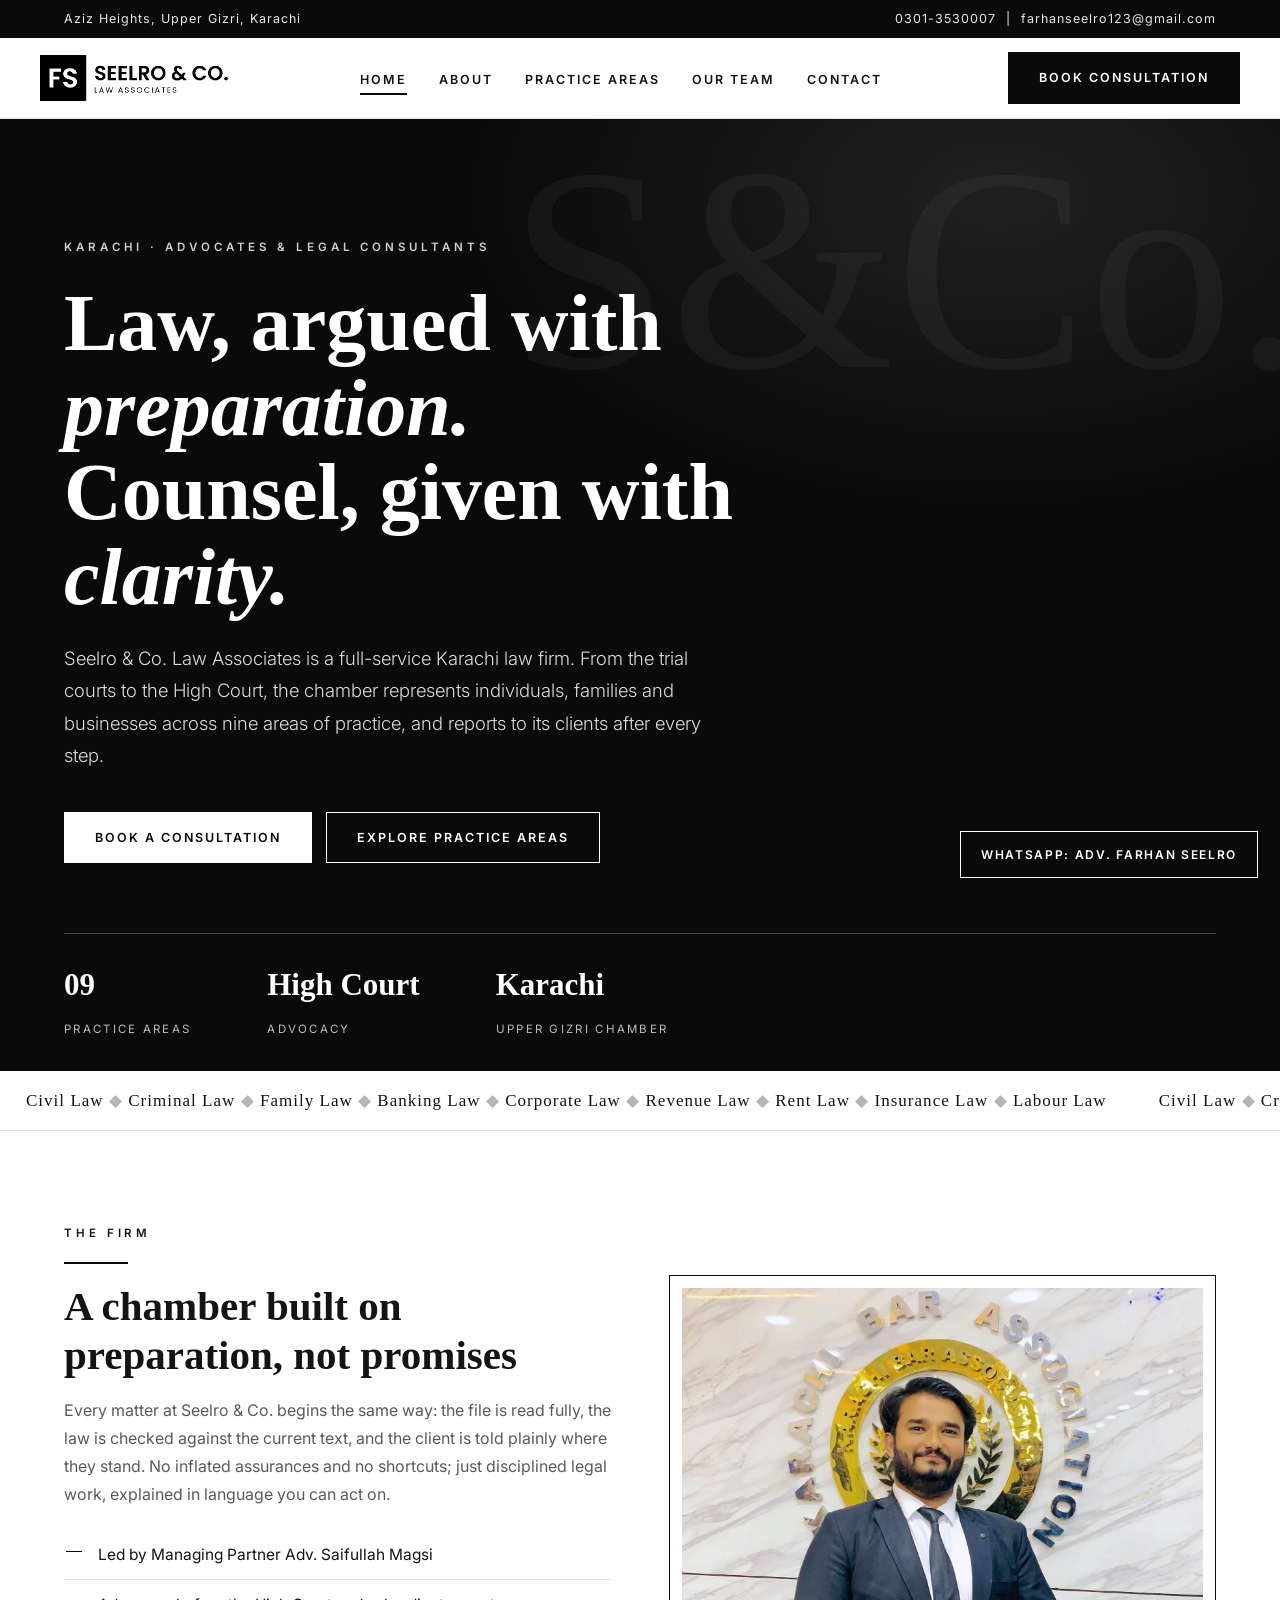
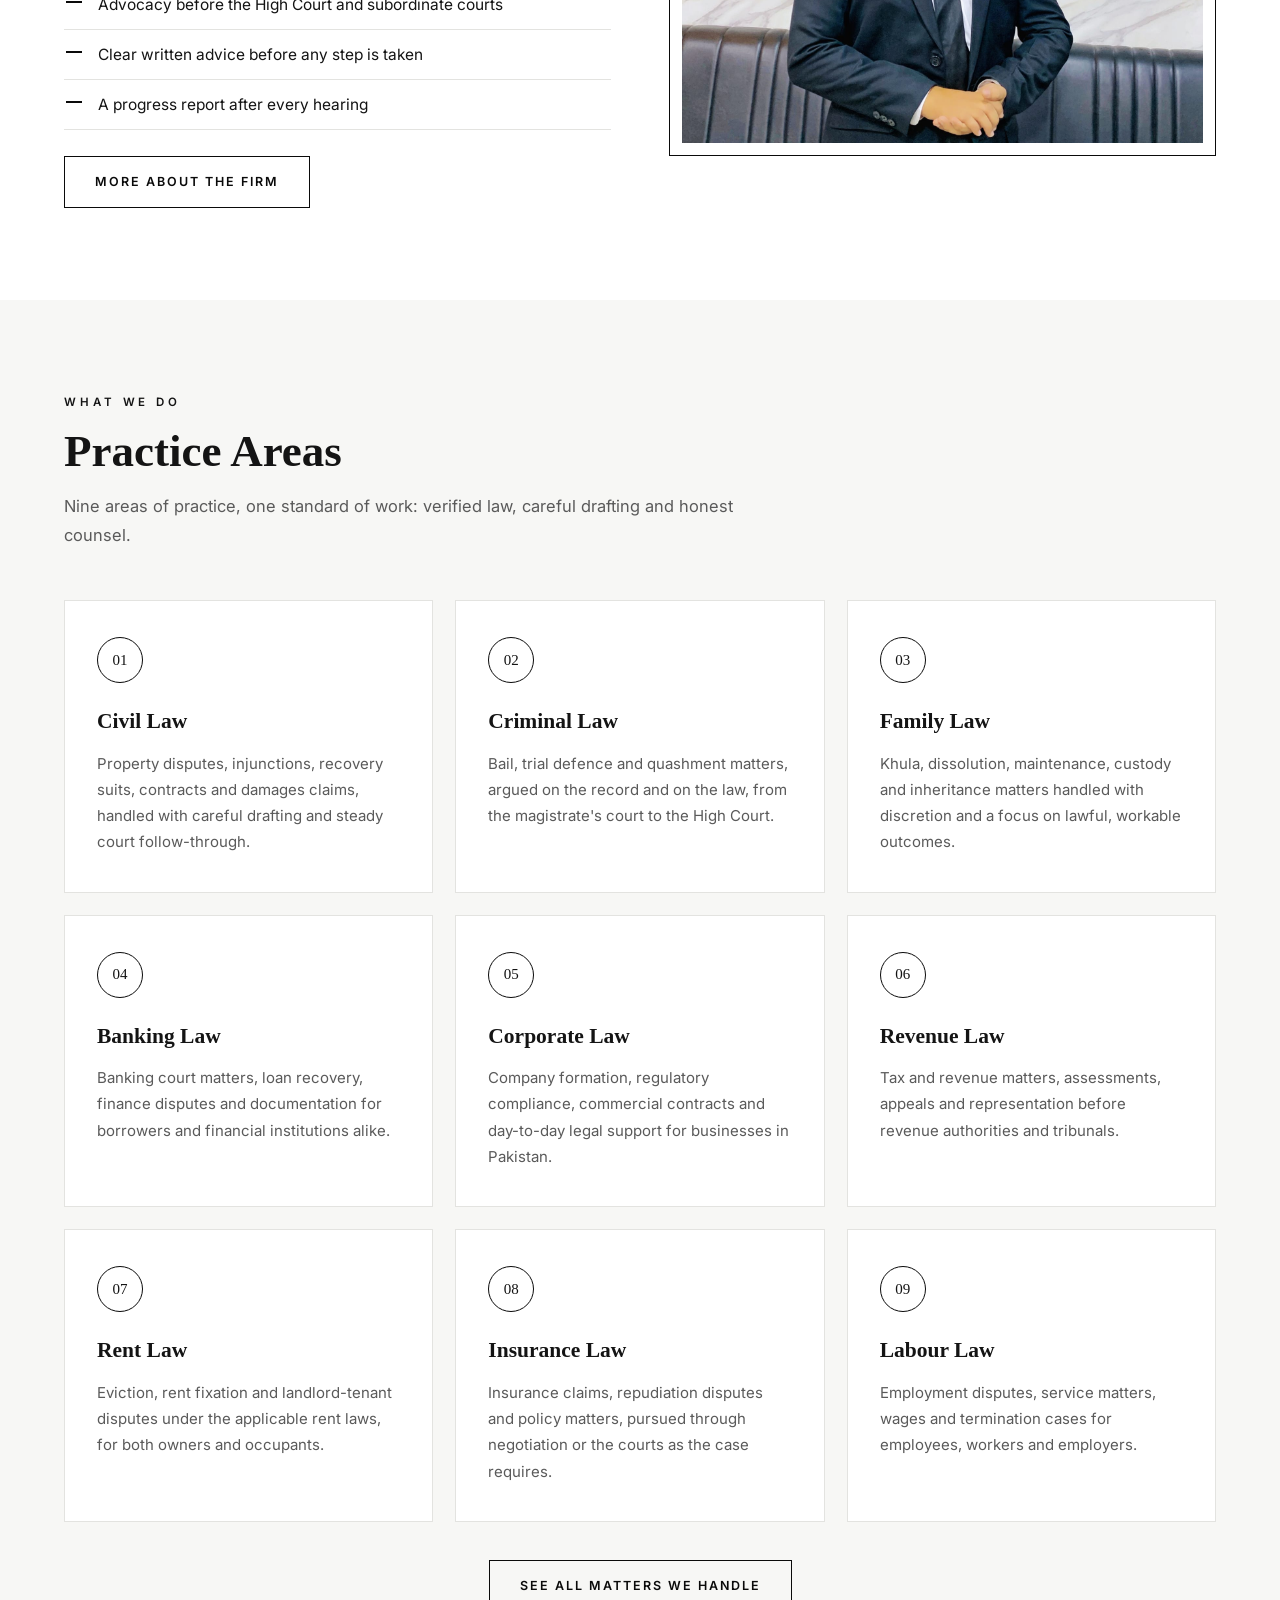
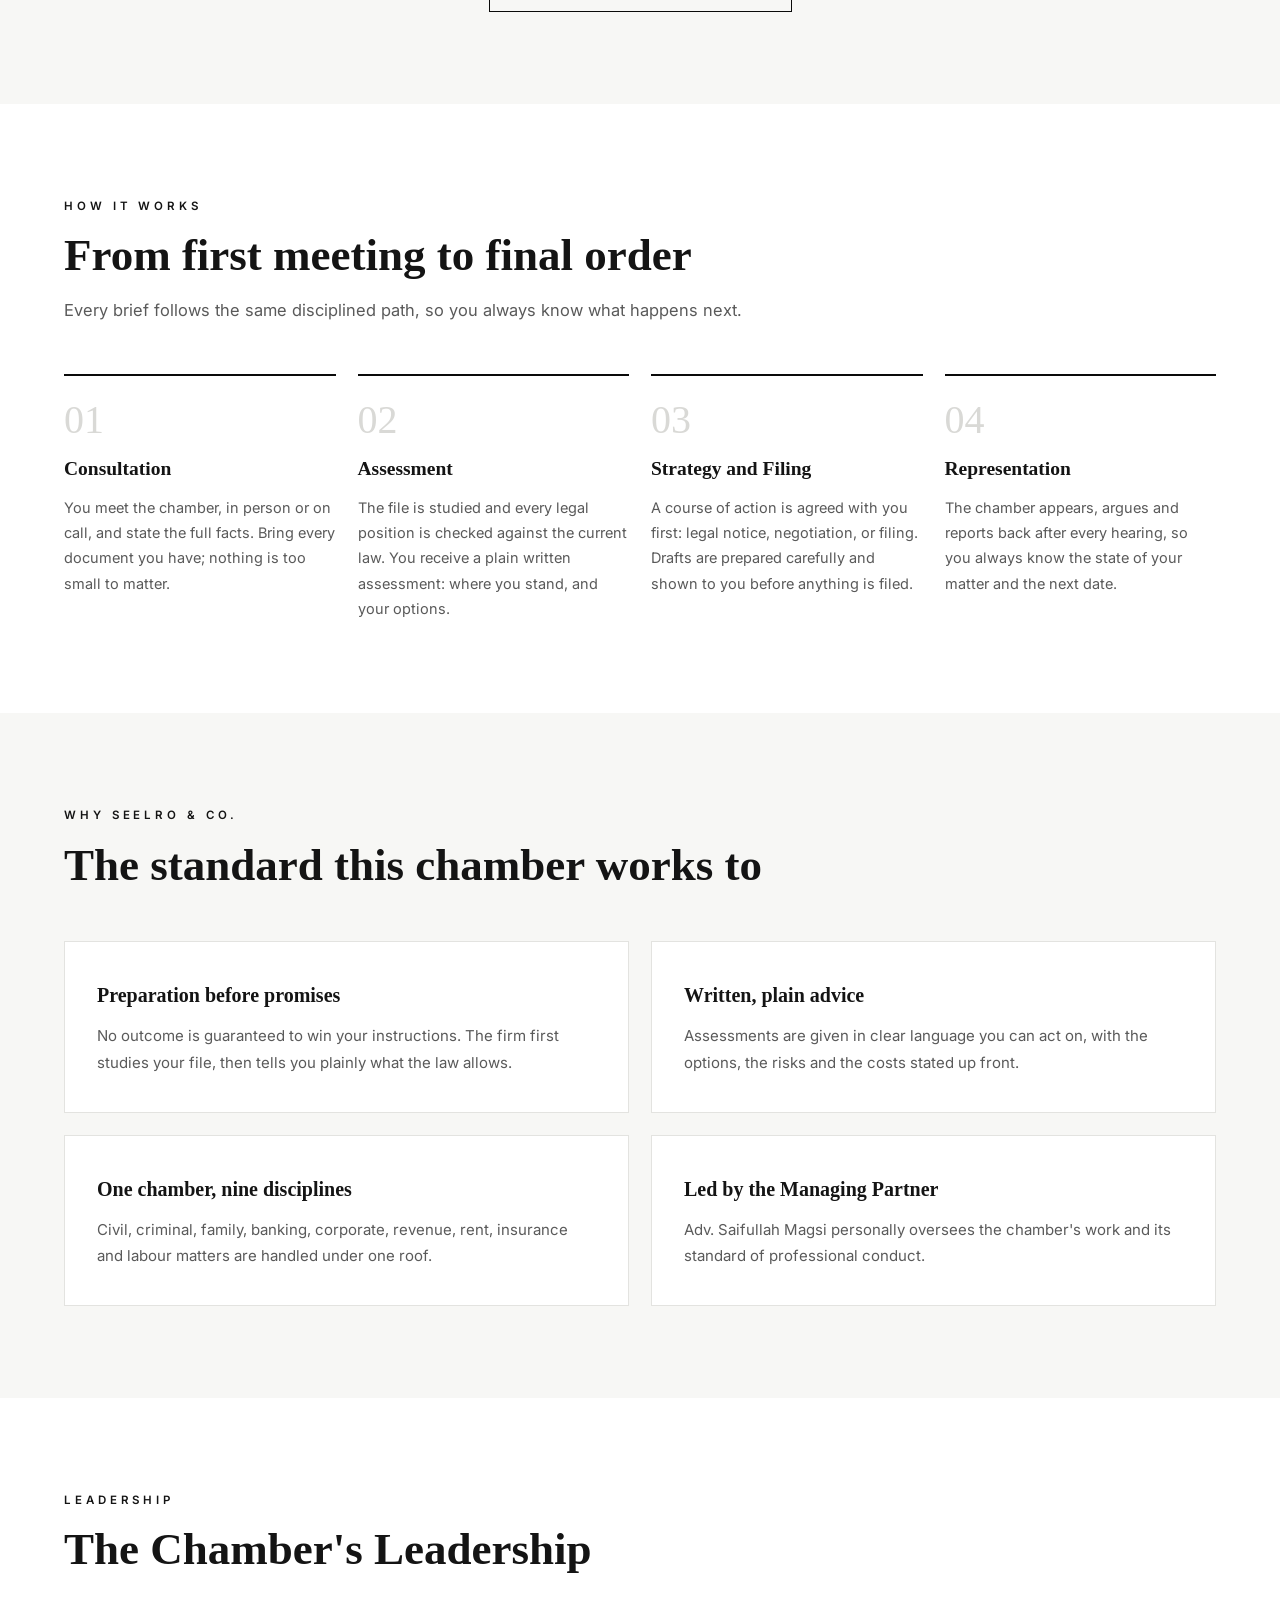
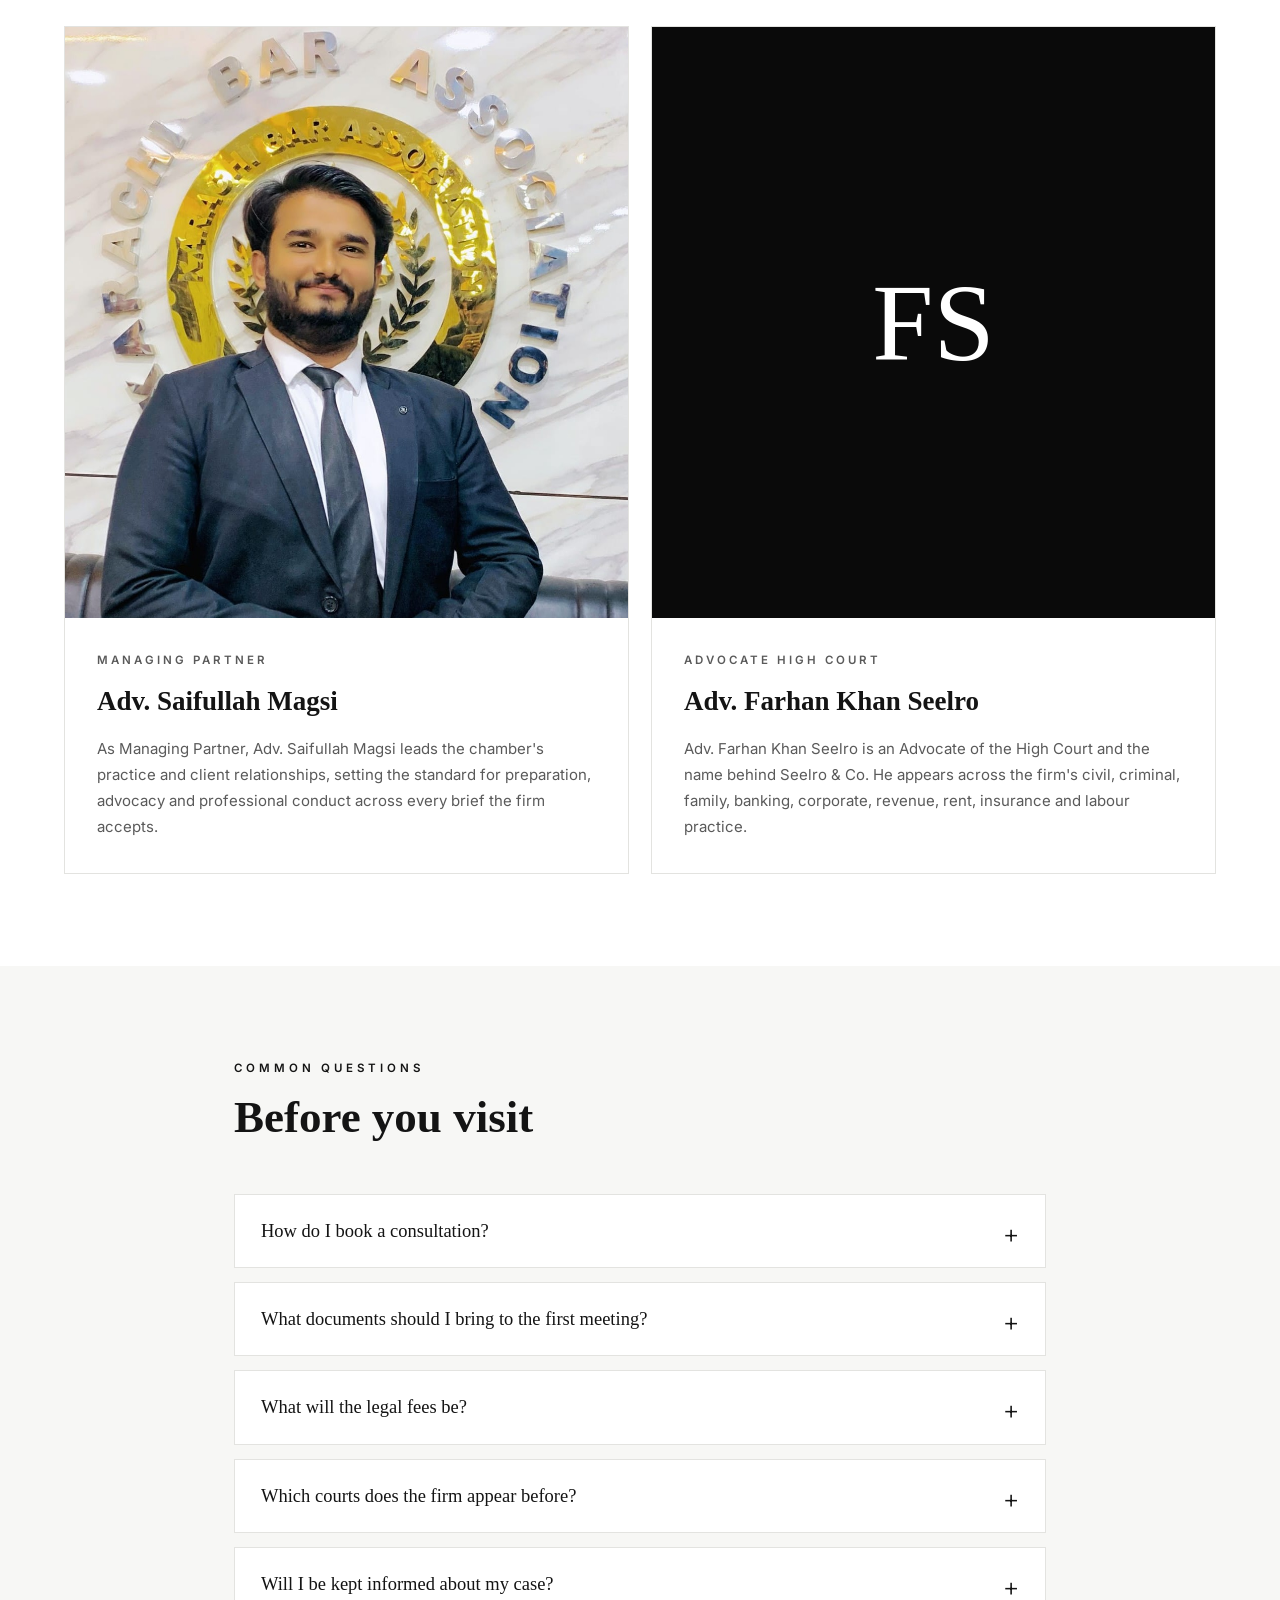
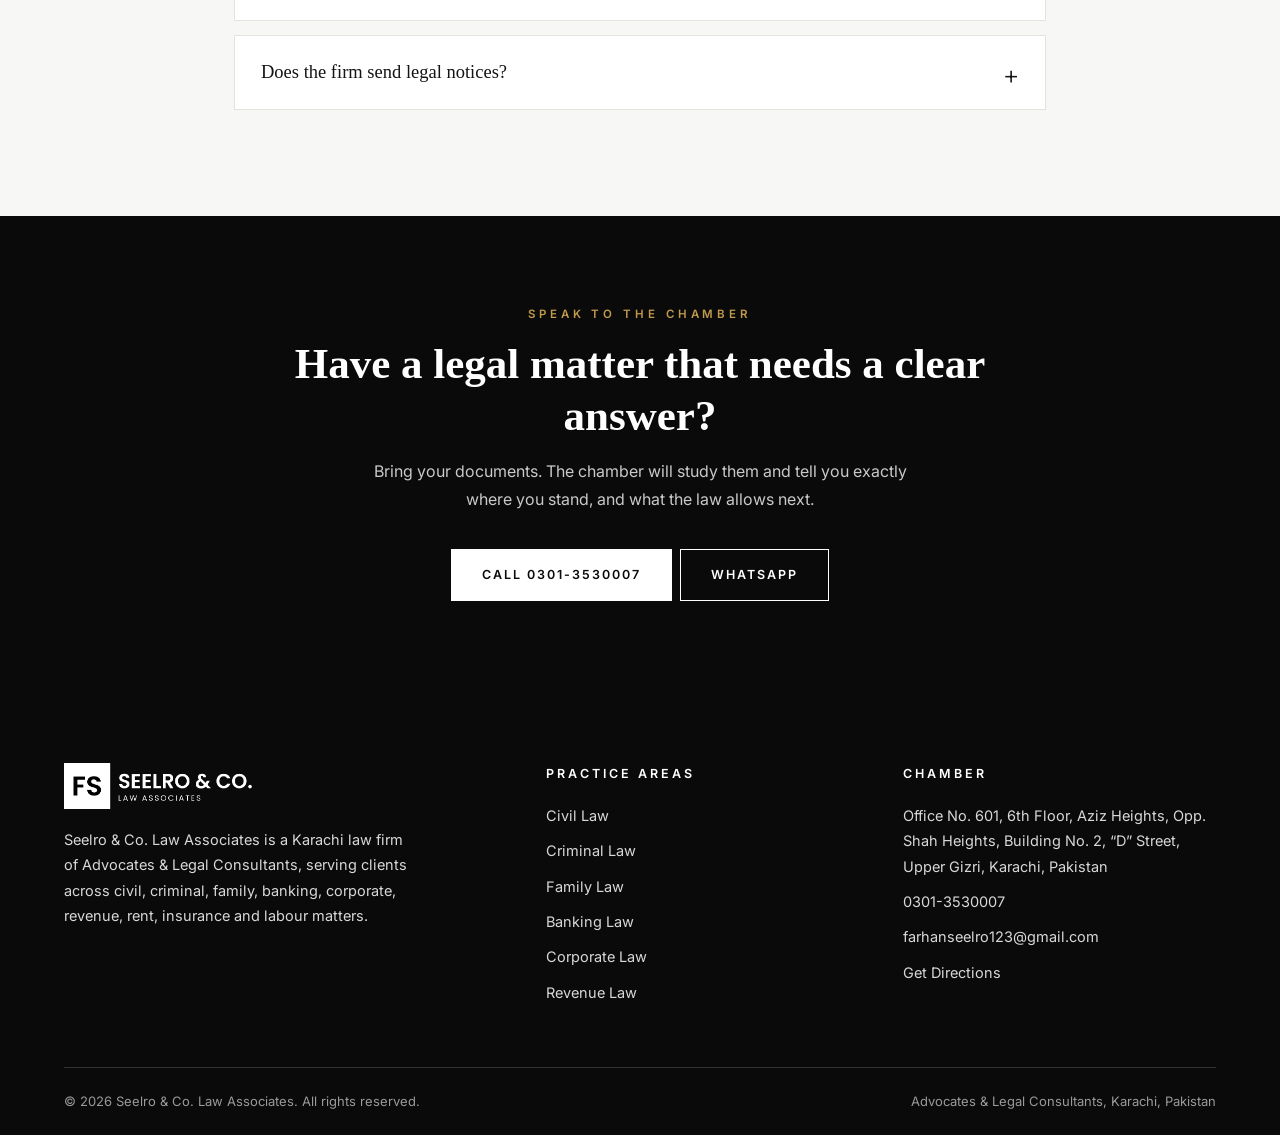
==== index.html @ 8ba73686 "Seelro & Co. website: add index.html" ====
<!DOCTYPE html>
<html lang="en">
<head>
<meta charset="UTF-8">
<meta name="viewport" content="width=device-width, initial-scale=1.0">
<title>Seelro & Co. Law Associates | Advocates & Legal Consultants, Karachi</title>
<meta name="description" content="Seelro & Co. Law Associates, Karachi. Advocates & Legal Consultants for civil, criminal, family, banking, corporate, revenue, rent, insurance and labour law. Managing Partner: Adv. Saifullah Magsi.">
<link rel="canonical" href="https://taqi-kazmi44.github.io/seelro-co-law-associates/index.html">
<meta property="og:type" content="website">
<meta property="og:title" content="Seelro & Co. Law Associates | Advocates & Legal Consultants, Karachi">
<meta property="og:description" content="Seelro & Co. Law Associates, Karachi. Advocates & Legal Consultants for civil, criminal, family, banking, corporate, revenue, rent, insurance and labour law. Managing Partner: Adv. Saifullah Magsi.">
<meta property="og:image" content="https://taqi-kazmi44.github.io/seelro-co-law-associates/assets/img/saifullah-magsi.jpg">
<link rel="preconnect" href="https://fonts.googleapis.com">
<link rel="preconnect" href="https://fonts.gstatic.com" crossorigin>
<link href="https://fonts.googleapis.com/css2?family=Fraunces:ital,opsz,wght@0,9..144,500;0,9..144,600;0,9..144,700;0,9..144,900;1,9..144,600&family=Inter:wght@300;400;500;600;700&display=swap" rel="stylesheet">
<link rel="stylesheet" href="assets/css/style.css">
</head>
<body>
<script type="application/ld+json">
{"@context":"https://schema.org","@type":"LegalService","name":"Seelro & Co. Law Associates","description":"Karachi law firm: Advocates and Legal Consultants for civil, criminal, family, banking, corporate, revenue, rent, insurance and labour law.","address":{"@type":"PostalAddress","streetAddress":"Office No. 601, 6th Floor, Aziz Heights, Opp. Shah Heights, Building No. 2, D Street, Upper Gizri","addressLocality":"Karachi","addressCountry":"PK"},"telephone":"+923013530007","email":"farhanseelro123@gmail.com","areaServed":"Pakistan","url":"https://taqi-kazmi44.github.io/seelro-co-law-associates/"}
</script><div class="topline"><div class="wrap">
<span>Aziz Heights, Upper Gizri, Karachi</span>
<span><a href="tel:+923013530007">0301-3530007</a> &nbsp;|&nbsp; <a href="mailto:farhanseelro123@gmail.com">farhanseelro123@gmail.com</a></span>
</div></div>
<header>
<div class="wrap nav">
<a class="logo" href="index.html"><img src="assets/img/logo-dark.png" alt="Seelro &amp; Co. Law Associates"></a>
<ul><li><a href="index.html" class="active">Home</a></li><li><a href="about.html" class="">About</a></li><li><a href="practice-areas.html" class="">Practice Areas</a></li><li><a href="team.html" class="">Our Team</a></li><li><a href="contact.html" class="">Contact</a></li></ul>
<a class="btn solid" href="contact.html#consult">Book Consultation</a>
<button class="burger" aria-label="Menu">&#9776;</button>
</div>
</header>

<div class="hero">
<div class="wrap">
<div class="kicker">Karachi &middot; Advocates &amp; Legal Consultants</div>
<h1>Law, argued with <em>preparation.</em><br>Counsel, given with <em>clarity.</em></h1>
<p class="lead">Seelro &amp; Co. Law Associates is a full-service Karachi law firm. From the trial courts to the High Court, the chamber represents individuals, families and businesses across nine areas of practice, and reports to its clients after every step.</p>
<div class="cta">
<a class="btn whitefill" href="contact.html#consult">Book a Consultation</a>
<a class="btn white" href="practice-areas.html">Explore Practice Areas</a>
</div>
<div class="stats">
<div><b>09</b><span>Practice Areas</span></div>
<div><b>High Court</b><span>Advocacy</span></div>
<div><b>Karachi</b><span>Upper Gizri Chamber</span></div>
</div>
</div>
</div>
<div class="marquee"><div class="track"><span>Civil Law <i>&#9670;</i> Criminal Law <i>&#9670;</i> Family Law <i>&#9670;</i> Banking Law <i>&#9670;</i> Corporate Law <i>&#9670;</i> Revenue Law <i>&#9670;</i> Rent Law <i>&#9670;</i> Insurance Law <i>&#9670;</i> Labour Law</span><span>Civil Law <i>&#9670;</i> Criminal Law <i>&#9670;</i> Family Law <i>&#9670;</i> Banking Law <i>&#9670;</i> Corporate Law <i>&#9670;</i> Revenue Law <i>&#9670;</i> Rent Law <i>&#9670;</i> Insurance Law <i>&#9670;</i> Labour Law</span></div></div>

<section>
<div class="wrap">
<div class="split">
<div class="rv">
<div class="kicker">The Firm</div>
<div class="rule"></div>
<h2 class="serif" style="font-size:clamp(29px,3.6vw,41px);line-height:1.2">A chamber built on preparation, not promises</h2>
<p style="color:var(--grey);margin-top:16px">Every matter at Seelro &amp; Co. begins the same way: the file is read fully, the law is checked against the current text, and the client is told plainly where they stand. No inflated assurances and no shortcuts; just disciplined legal work, explained in language you can act on.</p>
<ul class="checklist">
<li>Led by Managing Partner Adv. Saifullah Magsi</li>
<li>Advocacy before the High Court and subordinate courts</li>
<li>Clear written advice before any step is taken</li>
<li>A progress report after every hearing</li>
</ul>
<a class="btn ghost" href="about.html" style="margin-top:26px">More About the Firm</a>
</div>
<div class="frame rv"><img src="assets/img/saifullah-magsi.jpg" alt="Advocate Saifullah Magsi at the Karachi Bar Association"></div>
</div>
</div>
</section>

<section class="alt">
<div class="wrap">
<div class="sec-head rv">
<div class="kicker">What We Do</div>
<h2>Practice Areas</h2>
<p>Nine areas of practice, one standard of work: verified law, careful drafting and honest counsel.</p>
</div>
<div class="grid c3"><div class="card rv"><div class="num">01</div><h3>Civil Law</h3><p>Property disputes, injunctions, recovery suits, contracts and damages claims, handled with careful drafting and steady court follow-through.</p></div>
<div class="card rv"><div class="num">02</div><h3>Criminal Law</h3><p>Bail, trial defence and quashment matters, argued on the record and on the law, from the magistrate's court to the High Court.</p></div>
<div class="card rv"><div class="num">03</div><h3>Family Law</h3><p>Khula, dissolution, maintenance, custody and inheritance matters handled with discretion and a focus on lawful, workable outcomes.</p></div>
<div class="card rv"><div class="num">04</div><h3>Banking Law</h3><p>Banking court matters, loan recovery, finance disputes and documentation for borrowers and financial institutions alike.</p></div>
<div class="card rv"><div class="num">05</div><h3>Corporate Law</h3><p>Company formation, regulatory compliance, commercial contracts and day-to-day legal support for businesses in Pakistan.</p></div>
<div class="card rv"><div class="num">06</div><h3>Revenue Law</h3><p>Tax and revenue matters, assessments, appeals and representation before revenue authorities and tribunals.</p></div>
<div class="card rv"><div class="num">07</div><h3>Rent Law</h3><p>Eviction, rent fixation and landlord-tenant disputes under the applicable rent laws, for both owners and occupants.</p></div>
<div class="card rv"><div class="num">08</div><h3>Insurance Law</h3><p>Insurance claims, repudiation disputes and policy matters, pursued through negotiation or the courts as the case requires.</p></div>
<div class="card rv"><div class="num">09</div><h3>Labour Law</h3><p>Employment disputes, service matters, wages and termination cases for employees, workers and employers.</p></div>
</div>
<div style="text-align:center;margin-top:38px"><a class="btn ghost" href="practice-areas.html">See All Matters We Handle</a></div>
</div>
</section>

<section>
<div class="wrap">
<div class="sec-head rv">
<div class="kicker">How It Works</div>
<h2>From first meeting to final order</h2>
<p>Every brief follows the same disciplined path, so you always know what happens next.</p>
</div>
<div class="steps"><div class="step rv"><div class="n">01</div><h3>Consultation</h3><p>You meet the chamber, in person or on call, and state the full facts. Bring every document you have; nothing is too small to matter.</p></div>
<div class="step rv"><div class="n">02</div><h3>Assessment</h3><p>The file is studied and every legal position is checked against the current law. You receive a plain written assessment: where you stand, and your options.</p></div>
<div class="step rv"><div class="n">03</div><h3>Strategy and Filing</h3><p>A course of action is agreed with you first: legal notice, negotiation, or filing. Drafts are prepared carefully and shown to you before anything is filed.</p></div>
<div class="step rv"><div class="n">04</div><h3>Representation</h3><p>The chamber appears, argues and reports back after every hearing, so you always know the state of your matter and the next date.</p></div>
</div>
</div>
</section>

<section class="alt">
<div class="wrap">
<div class="sec-head rv">
<div class="kicker">Why Seelro & Co.</div>
<h2>The standard this chamber works to</h2>
</div>
<div class="grid c2"><div class="card rv"><h3 style="font-size:20px">Preparation before promises</h3><p>No outcome is guaranteed to win your instructions. The firm first studies your file, then tells you plainly what the law allows.</p></div>
<div class="card rv"><h3 style="font-size:20px">Written, plain advice</h3><p>Assessments are given in clear language you can act on, with the options, the risks and the costs stated up front.</p></div>
<div class="card rv"><h3 style="font-size:20px">One chamber, nine disciplines</h3><p>Civil, criminal, family, banking, corporate, revenue, rent, insurance and labour matters are handled under one roof.</p></div>
<div class="card rv"><h3 style="font-size:20px">Led by the Managing Partner</h3><p>Adv. Saifullah Magsi personally oversees the chamber's work and its standard of professional conduct.</p></div>
</div>
</div>
</section>

<section>
<div class="wrap">
<div class="sec-head rv">
<div class="kicker">Leadership</div>
<h2>The Chamber's Leadership</h2>
</div>
<div class="grid c2">
<div class="team-card rv">
<div class="photo"><img src="assets/img/saifullah-magsi-portrait.jpg" alt="Advocate Saifullah Magsi, Managing Partner, Seelro &amp; Co. Law Associates, Karachi Bar Association"></div>
<div class="body">
<div class="role">Managing Partner</div>
<h3>Adv. Saifullah Magsi</h3>
<p>As Managing Partner, Adv. Saifullah Magsi leads the chamber's practice and client relationships, setting the standard for preparation, advocacy and professional conduct across every brief the firm accepts.</p>
</div>
</div>
<div class="team-card rv">
<div class="mono">FS</div>
<div class="body">
<div class="role">Advocate High Court</div>
<h3>Adv. Farhan Khan Seelro</h3>
<p>Adv. Farhan Khan Seelro is an Advocate of the High Court and the name behind Seelro &amp; Co. He appears across the firm's civil, criminal, family, banking, corporate, revenue, rent, insurance and labour practice.</p>
</div>
</div>
</div>
</div>
</section>

<section class="alt">
<div class="wrap" style="max-width:860px">
<div class="sec-head rv">
<div class="kicker">Common Questions</div>
<h2>Before you visit</h2>
</div>
<details class="rv"><summary>How do I book a consultation?</summary><div class="ans">Call or WhatsApp the chamber on 0301-3530007, or send an email describing your matter in brief. You will be given an appointment at the Upper Gizri office.</div></details>
<details class="rv"><summary>What documents should I bring to the first meeting?</summary><div class="ans">Bring your CNIC and every paper connected with the matter: court notices, agreements, receipts, correspondence and any earlier orders. The more complete the file, the more accurate the first assessment.</div></details>
<details class="rv"><summary>What will the legal fees be?</summary><div class="ans">Fees depend on the nature and stage of the matter. They are discussed openly and agreed with you after the first assessment, before any filing is made. There are no hidden charges.</div></details>
<details class="rv"><summary>Which courts does the firm appear before?</summary><div class="ans">The chamber appears before the High Court and the subordinate courts, including district courts, banking courts, consumer courts and tribunals, according to the nature of the matter.</div></details>
<details class="rv"><summary>Will I be kept informed about my case?</summary><div class="ans">Yes. After every hearing you are told what happened, what was ordered and what the next date is, so your matter never moves without your knowledge.</div></details>
<details class="rv"><summary>Does the firm send legal notices?</summary><div class="ans">Yes. Where a matter can be resolved without litigation, the chamber drafts and serves a formal legal notice first, and proceeds to court only if the notice does not settle the matter.</div></details>

</div>
</section>

<div class="band">
<div class="wrap rv">
<div class="kicker" style="color:#c19a4b">Speak to the Chamber</div>
<h2>Have a legal matter that needs a clear answer?</h2>
<p>Bring your documents. The chamber will study them and tell you exactly where you stand, and what the law allows next.</p>
<a class="btn whitefill" href="tel:+923013530007">Call 0301-3530007</a>
&nbsp;<a class="btn white" href="https://wa.me/923013530007" target="_blank" rel="noopener">WhatsApp</a>
</div>
</div>
<footer>
<div class="wrap">
<div class="cols">
<div>
<img class="logo" src="assets/img/logo-light.png" alt="Seelro &amp; Co. Law Associates">
<p style="font-size:14.5px;max-width:350px">Seelro &amp; Co. Law Associates is a Karachi law firm of Advocates &amp; Legal Consultants, serving clients across civil, criminal, family, banking, corporate, revenue, rent, insurance and labour matters.</p>
</div>
<div>
<h4>Practice Areas</h4>
<ul><li><a href="practice-areas.html">Civil Law</a></li><li><a href="practice-areas.html">Criminal Law</a></li><li><a href="practice-areas.html">Family Law</a></li><li><a href="practice-areas.html">Banking Law</a></li><li><a href="practice-areas.html">Corporate Law</a></li><li><a href="practice-areas.html">Revenue Law</a></li></ul>
</div>
<div>
<h4>Chamber</h4>
<ul>
<li>Office No. 601, 6th Floor, Aziz Heights, Opp. Shah Heights, Building No. 2, &ldquo;D&rdquo; Street, Upper Gizri, Karachi, Pakistan</li>
<li><a href="tel:+923013530007">0301-3530007</a></li>
<li><a href="mailto:farhanseelro123@gmail.com">farhanseelro123@gmail.com</a></li>
<li><a href="https://www.google.com/maps/search/?api=1&query=Aziz+Heights+Upper+Gizri+Karachi" target="_blank" rel="noopener">Get Directions</a></li>
</ul>
</div>
</div>
<div class="fine">
<span>&copy; 2026 Seelro &amp; Co. Law Associates. All rights reserved.</span>
<span>Advocates &amp; Legal Consultants, Karachi, Pakistan</span>
</div>
</div>
</footer>
<a class="wa-float" href="https://wa.me/923013530007" target="_blank" rel="noopener">WhatsApp: Adv. Farhan Seelro</a>
<div class="callbar"><a href="tel:+923013530007">Call the Firm</a><a href="https://wa.me/923013530007" target="_blank" rel="noopener">WhatsApp Farhan Seelro</a></div>

<script>
var b=document.querySelector('.burger'),m=document.querySelector('.nav ul');
if(b){b.addEventListener('click',function(){m.classList.toggle('open')});}
var io=new IntersectionObserver(function(es){es.forEach(function(e){if(e.isIntersecting){e.target.classList.add('in');io.unobserve(e.target);}})},{threshold:.1});
document.querySelectorAll('.rv').forEach(function(el){io.observe(el);});
var f=document.getElementById('consultForm');
if(f){f.addEventListener('submit',function(ev){ev.preventDefault();
var n=document.getElementById('cf-name').value.trim(),p=document.getElementById('cf-phone').value.trim(),
a=document.getElementById('cf-area').value,d=document.getElementById('cf-msg').value.trim();
var text='Consultation Request, Seelro & Co. Website%0AName: '+encodeURIComponent(n)+'%0APhone: '+encodeURIComponent(p)+'%0AMatter: '+encodeURIComponent(a)+'%0ADetails: '+encodeURIComponent(d);
window.open('https://wa.me/923013530007?text='+text,'_blank');});}
</script>

</body>
</html>
---- assets/css/style.css ----
:root{--black:#0a0a0a;--ink:#141414;--grey:#5a5a5a;--line:#e3e3e0;--soft:#f7f7f5;--white:#fff}
*{margin:0;padding:0;box-sizing:border-box}
html{scroll-behavior:smooth}
body{font-family:'Inter',system-ui,sans-serif;color:var(--ink);background:var(--white);line-height:1.75;font-size:16px;-webkit-font-smoothing:antialiased}
h1,h2,h3,.serif{font-family:'Playfair Display',Georgia,serif;font-weight:700}
a{color:inherit;text-decoration:none}
img{max-width:100%;display:block}
.wrap{max-width:1200px;margin:0 auto;padding:0 24px}
.kicker{letter-spacing:.34em;text-transform:uppercase;font-size:11.5px;font-weight:600;font-family:'Inter',sans-serif}
.rule{width:64px;height:2px;background:var(--black);margin:18px 0}
.rule.light{background:#fff}
.topline{background:var(--black);color:#e8e8e8;font-size:12.5px;letter-spacing:.08em}
.topline .wrap{display:flex;justify-content:space-between;gap:14px;padding-top:8px;padding-bottom:8px;flex-wrap:wrap}
.topline a:hover{color:#fff;text-decoration:underline}
header{position:sticky;top:0;z-index:50;background:rgba(255,255,255,.98);border-bottom:1px solid var(--line)}
.nav{display:flex;align-items:center;justify-content:space-between;padding:14px 0;gap:16px}
.nav .logo img{height:46px;width:auto}
.nav ul{display:flex;gap:32px;list-style:none}
.nav ul a{font-size:12.5px;letter-spacing:.16em;text-transform:uppercase;font-weight:600;padding:6px 0;border-bottom:2px solid transparent}
.nav ul a:hover,.nav ul a.active{border-color:var(--black)}
.btn{display:inline-block;padding:14px 30px;font-size:12.5px;letter-spacing:.16em;text-transform:uppercase;font-weight:600;border:1.5px solid var(--black);transition:.25s;cursor:pointer;background:none;font-family:'Inter',sans-serif}
.btn.solid{background:var(--black);color:#fff}
.btn.solid:hover{background:#fff;color:var(--black)}
.btn.ghost{background:transparent;color:var(--black)}
.btn.ghost:hover{background:var(--black);color:#fff}
.btn.white{border-color:#fff;color:#fff;background:transparent}
.btn.white:hover{background:#fff;color:var(--black)}
.btn.whitefill{background:#fff;color:var(--black);border-color:#fff}
.btn.whitefill:hover{background:transparent;color:#fff}
.burger{display:none;background:none;border:0;font-size:26px;cursor:pointer;line-height:1}
.hero{background:var(--black);color:#fff;padding:118px 0 0;position:relative;overflow:hidden}
.hero:before{content:"";position:absolute;inset:0;background:radial-gradient(ellipse 70% 55% at 78% 8%,rgba(255,255,255,.09),transparent 60%);pointer-events:none}
.hero:after{content:"S&Co.";position:absolute;right:-26px;top:6px;font-family:'Playfair Display',serif;font-size:290px;color:rgba(255,255,255,.04);line-height:1;pointer-events:none}
.hero .kicker{color:#cfcfcf}
.hero h1{font-size:clamp(44px,6.6vw,80px);line-height:1.06;max-width:860px;margin:24px 0 22px;position:relative;z-index:1}
.hero h1 em{font-style:italic;font-weight:600}
.hero p.lead{font-size:18.5px;color:#dcdcdc;max-width:660px;font-weight:300;position:relative;z-index:1}
.hero .cta{margin-top:40px;display:flex;gap:14px;flex-wrap:wrap;position:relative;z-index:1}
.stats{display:flex;gap:0;border-top:1px solid rgba(255,255,255,.22);margin-top:70px;flex-wrap:wrap;position:relative;z-index:1}
.stats div{padding:24px 38px 30px 0;margin-right:38px}
.stats b{font-family:'Playfair Display',serif;font-size:31px;display:block}
.stats span{font-size:11.5px;letter-spacing:.2em;text-transform:uppercase;color:#bcbcbc}
.marquee{background:#fff;border-bottom:1px solid var(--line);overflow:hidden;white-space:nowrap;padding:15px 0}
.marquee .track{display:inline-block;animation:mq 30s linear infinite;font-family:'Playfair Display',serif;font-size:17px;letter-spacing:.06em}
.marquee span{margin:0 26px}
.marquee i{font-style:normal;color:#b5b5b5}
@keyframes mq{from{transform:translateX(0)}to{transform:translateX(-50%)}}
section{padding:92px 0}
section.alt{background:var(--soft)}
.sec-head{max-width:700px;margin-bottom:50px}
.sec-head h2{font-size:clamp(31px,4vw,45px);line-height:1.15;margin-top:14px}
.sec-head p{color:var(--grey);margin-top:14px;font-size:16.5px}
.grid{display:grid;gap:22px}
.grid.c3{grid-template-columns:repeat(3,1fr)}
.grid.c2{grid-template-columns:repeat(2,1fr)}
.card{border:1px solid var(--line);padding:36px 32px;background:#fff;transition:.25s}
.card:hover{border-color:var(--black);transform:translateY(-3px);box-shadow:0 14px 30px rgba(0,0,0,.06)}
.card .num{font-family:'Playfair Display',serif;font-size:15px;border:1.5px solid var(--black);width:46px;height:46px;display:flex;align-items:center;justify-content:center;border-radius:50%;margin-bottom:20px}
.card h3{font-size:21.5px;margin-bottom:10px}
.card p{color:var(--grey);font-size:15px}
.card ul{list-style:none;margin-top:14px;border-top:1px solid var(--line)}
.card ul li{font-size:14px;color:var(--grey);padding:7px 0 7px 20px;position:relative;border-bottom:1px solid var(--line)}
.card ul li:before{content:"";position:absolute;left:0;top:15px;width:9px;height:1.5px;background:var(--black)}
.team-card{border:1px solid var(--line);background:#fff;overflow:hidden}
.team-card .photo{aspect-ratio:4/4.2;overflow:hidden;background:#111}
.team-card .photo img{width:100%;height:100%;object-fit:cover;object-position:top center}
.team-card .mono{aspect-ratio:4/4.2;background:var(--black);color:#fff;display:flex;align-items:center;justify-content:center;font-family:'Playfair Display',serif;font-size:110px}
.team-card .body{padding:32px}
.team-card .role{letter-spacing:.26em;text-transform:uppercase;font-size:11.5px;font-weight:600;color:var(--grey)}
.team-card h3{font-size:27px;margin:8px 0 10px}
.team-card p{color:var(--grey);font-size:15px}
.split{display:grid;grid-template-columns:1fr 1fr;gap:58px;align-items:center}
.split .frame{border:1.5px solid var(--black);padding:12px;background:#fff}
.split .frame img{width:100%}
.checklist{list-style:none;margin-top:22px}
.checklist li{padding:11px 0 11px 34px;position:relative;border-bottom:1px solid var(--line);font-size:15.5px}
.checklist li:before{content:"";position:absolute;left:2px;top:21px;width:16px;height:1.5px;background:var(--black)}
.steps{display:grid;grid-template-columns:repeat(4,1fr);gap:22px;counter-reset:step}
.step{border-top:2.5px solid var(--black);padding-top:24px}
.step .n{font-family:'Playfair Display',serif;font-size:40px;color:#d9d9d6;line-height:1}
.step h3{font-size:19.5px;margin:12px 0 8px}
.step p{color:var(--grey);font-size:14.5px}
details{border:1px solid var(--line);background:#fff;margin-bottom:14px}
details summary{cursor:pointer;padding:20px 26px;font-family:'Playfair Display',serif;font-size:18.5px;list-style:none;position:relative}
details summary::-webkit-details-marker{display:none}
details summary:after{content:"+";position:absolute;right:26px;top:16px;font-size:26px;font-family:'Inter',sans-serif;font-weight:300}
details[open ] summary:after{content:"\2013"}
details .ans{padding:0 26px 22px;color:var(--grey);font-size:15px}
.band{background:var(--black);color:#fff;text-align:center;padding:88px 0}
.band h2{font-size:clamp(29px,4vw,43px);max-width:740px;margin:14px auto 16px;line-height:1.2}
.band p{color:#c9c9c9;max-width:580px;margin:0 auto 36px}
.contact-grid{display:grid;grid-template-columns:1fr 1fr;gap:22px}
.contact-item{border:1px solid var(--line);padding:34px;background:#fff}
.contact-item .kicker{color:var(--grey)}
.contact-item .big{font-family:'Playfair Display',serif;font-size:23px;margin-top:10px;line-height:1.45}
.contact-item a:hover{text-decoration:underline}
form.consult{display:grid;gap:14px}
form.consult input,form.consult select,form.consult textarea{width:100%;padding:14px 16px;border:1px solid var(--line);font-family:'Inter',sans-serif;font-size:15px;background:#fff;color:var(--ink)}
form.consult input:focus,form.consult select:focus,form.consult textarea:focus{outline:none;border-color:var(--black)}
footer{background:var(--black);color:#d8d8d8;padding:74px 0 0}
footer .cols{display:grid;grid-template-columns:1.4fr 1fr 1fr;gap:44px;padding-bottom:52px}
footer img.logo{height:46px;width:auto;margin-bottom:18px}
footer h4{color:#fff;font-family:'Inter',sans-serif;font-size:12.5px;letter-spacing:.24em;text-transform:uppercase;margin-bottom:18px;font-weight:600}
footer ul{list-style:none}
footer li{margin-bottom:10px;font-size:14.5px}
footer a:hover{color:#fff;text-decoration:underline}
footer .fine{border-top:1px solid rgba(255,255,255,.16);padding:22px 0;font-size:13px;color:#9a9a9a;display:flex;justify-content:space-between;gap:16px;flex-wrap:wrap}
.pagehero{background:var(--black);color:#fff;padding:88px 0 74px;position:relative;overflow:hidden}
.pagehero:after{content:"S&Co.";position:absolute;right:-20px;top:0;font-family:'Playfair Display',serif;font-size:200px;color:rgba(255,255,255,.04);line-height:1;pointer-events:none}
.pagehero h1{font-size:clamp(37px,5vw,58px);margin-top:16px;position:relative;z-index:1}
.pagehero p{color:#d5d5d5;max-width:640px;margin-top:14px;font-weight:300;position:relative;z-index:1}
.rv{opacity:0;transform:translateY(22px);transition:opacity .7s ease,transform .7s ease}
.rv.in{opacity:1;transform:none}
.wa-float{position:fixed;right:22px;bottom:22px;z-index:60;background:var(--black);color:#fff;border:1.5px solid #fff;padding:12px 20px;font-size:12px;letter-spacing:.14em;text-transform:uppercase;font-weight:600;box-shadow:0 8px 24px rgba(0,0,0,.25)}
.wa-float:hover{background:#222}
.callbar{display:none}
@media(max-width:1000px){.steps{grid-template-columns:1fr 1fr}}
@media(max-width:900px){.grid.c3{grid-template-columns:1fr 1fr}.split,.contact-grid{grid-template-columns:1fr}footer .cols{grid-template-columns:1fr 1fr}}
@media(max-width:640px){.grid.c3,.grid.c2,.steps{grid-template-columns:1fr}.nav ul{display:none;position:absolute;top:100%;left:0;right:0;background:#fff;flex-direction:column;padding:18px 24px;border-bottom:1px solid var(--line);gap:14px}.nav ul.open{display:flex}.burger{display:block}.nav .btn{display:none}footer .cols{grid-template-columns:1fr}.stats div{margin-right:20px;padding-right:8px}.callbar{display:flex;position:fixed;left:0;right:0;bottom:0;z-index:59;background:var(--black);color:#fff}.callbar a{flex:1;text-align:center;padding:14px 6px;font-size:12px;letter-spacing:.14em;text-transform:uppercase;font-weight:600}.callbar a+a{border-left:1px solid rgba(255,255,255,.25)}.wa-float{display:none}body{padding-bottom:46px}}
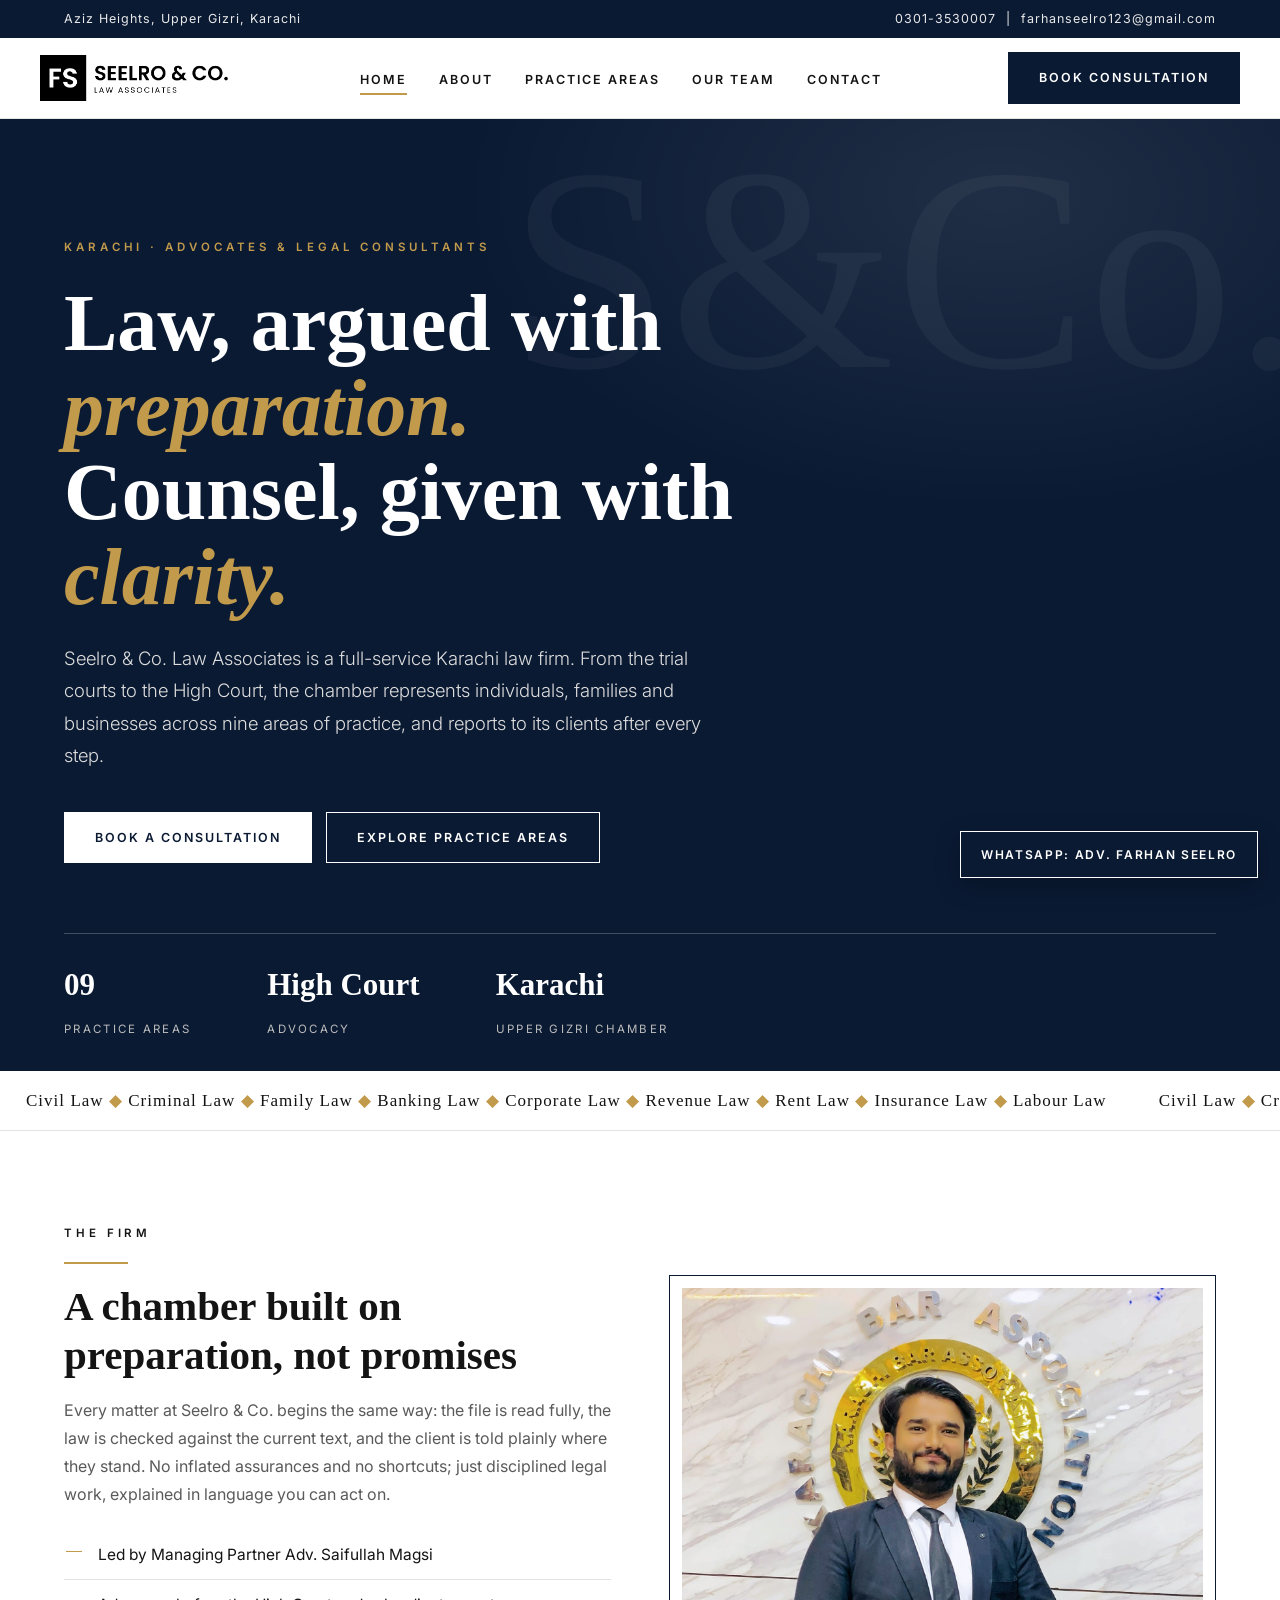
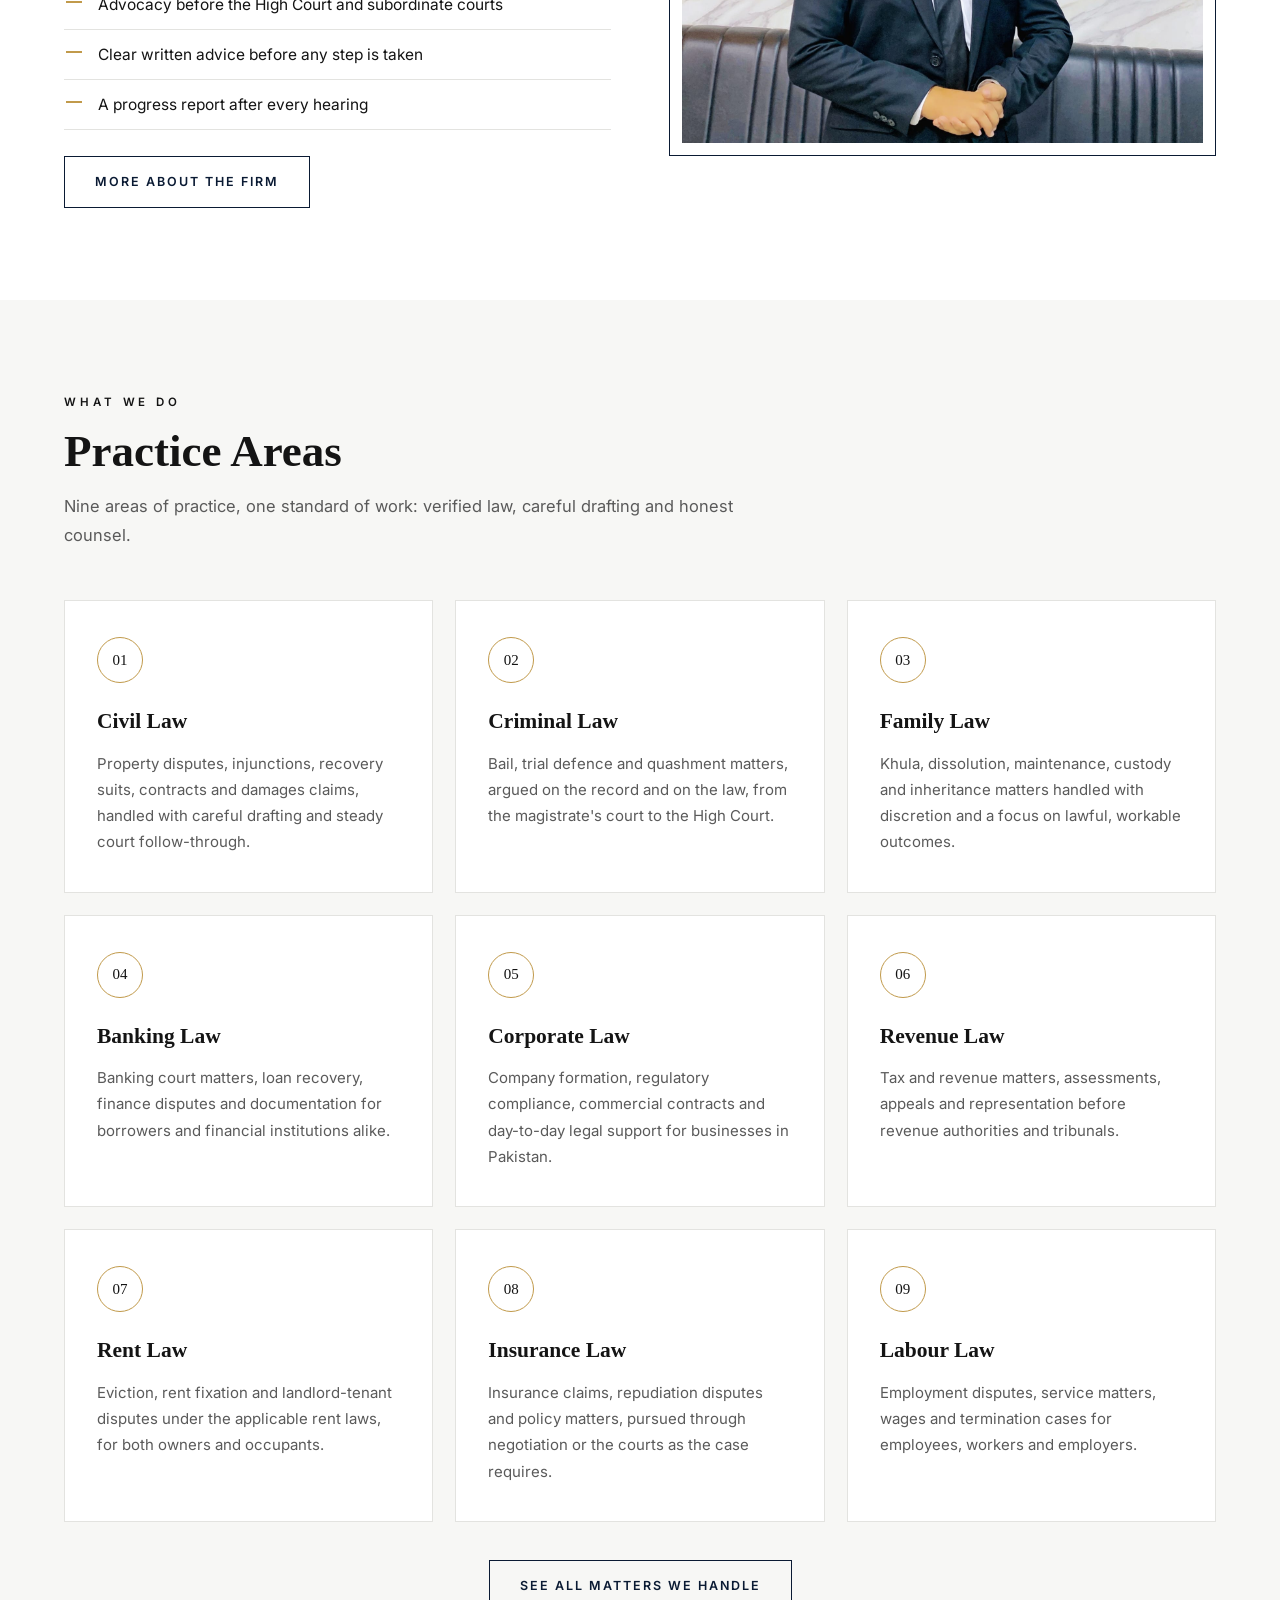
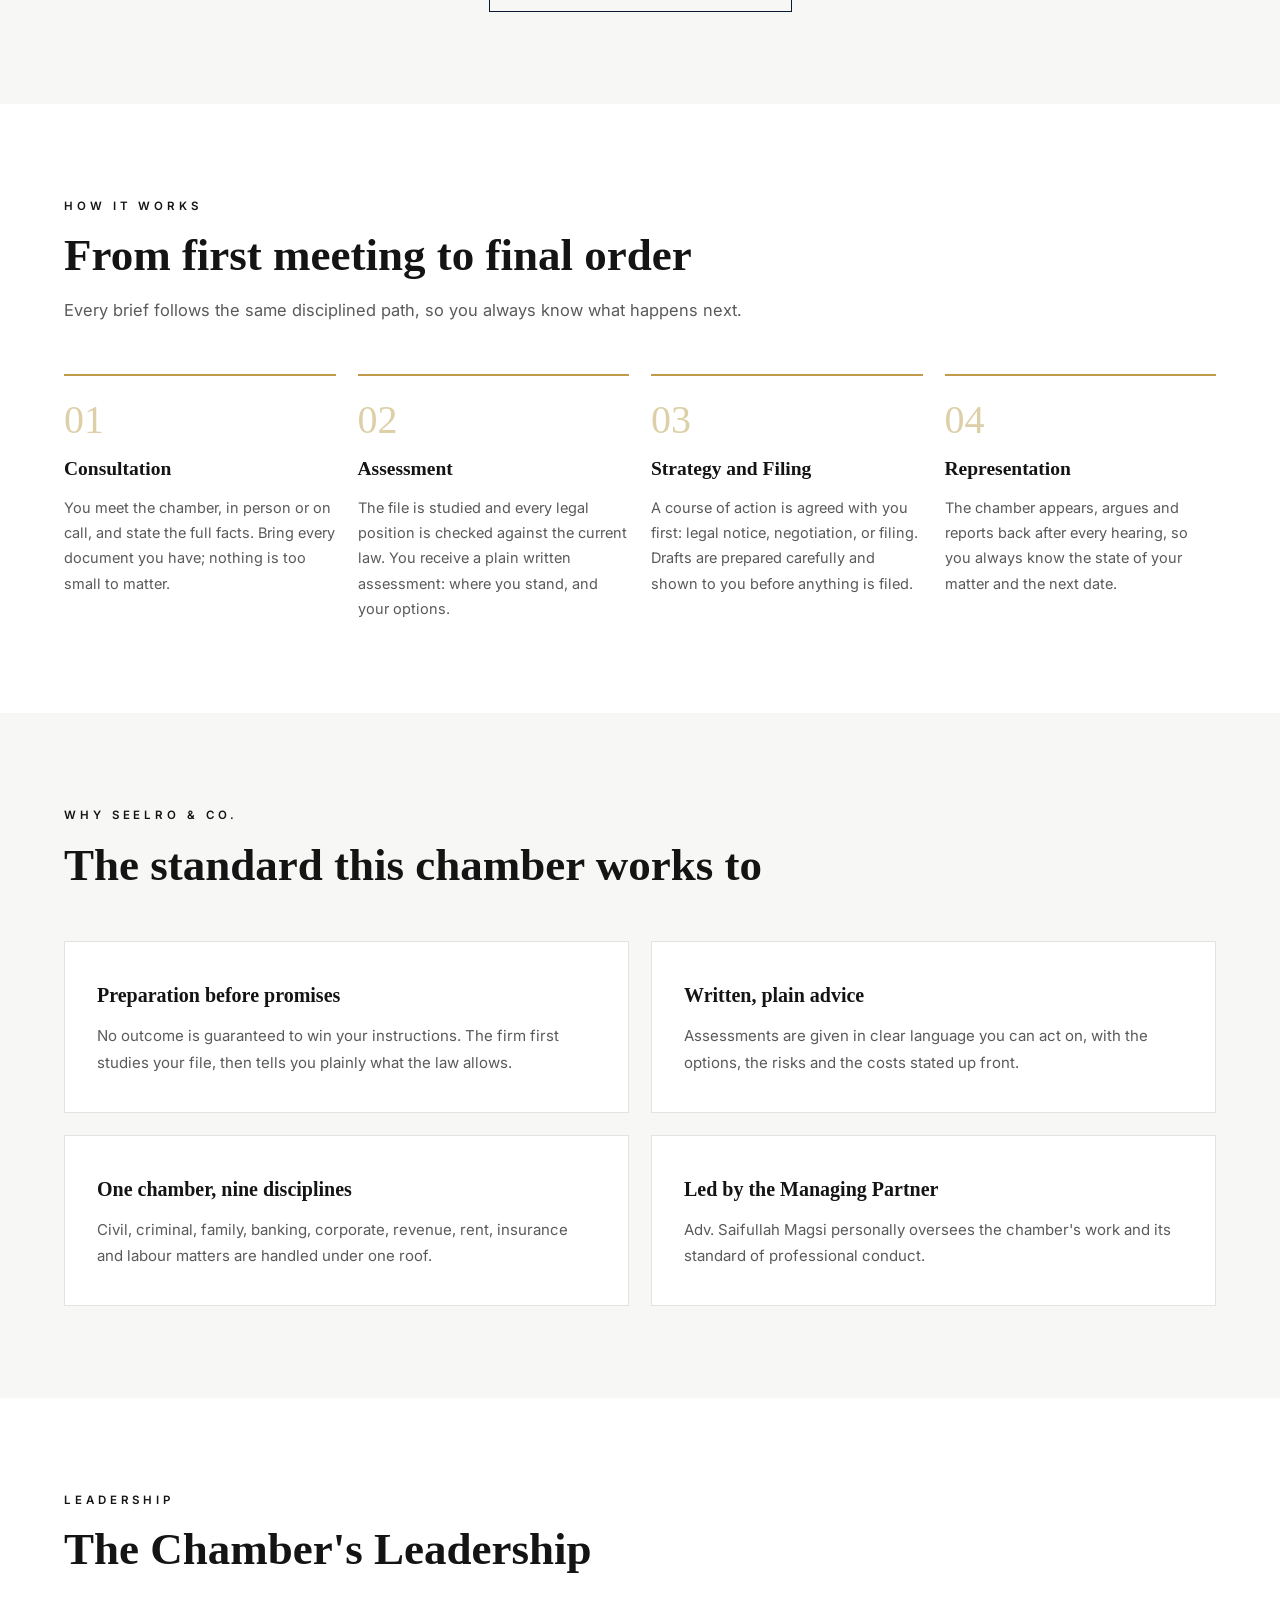
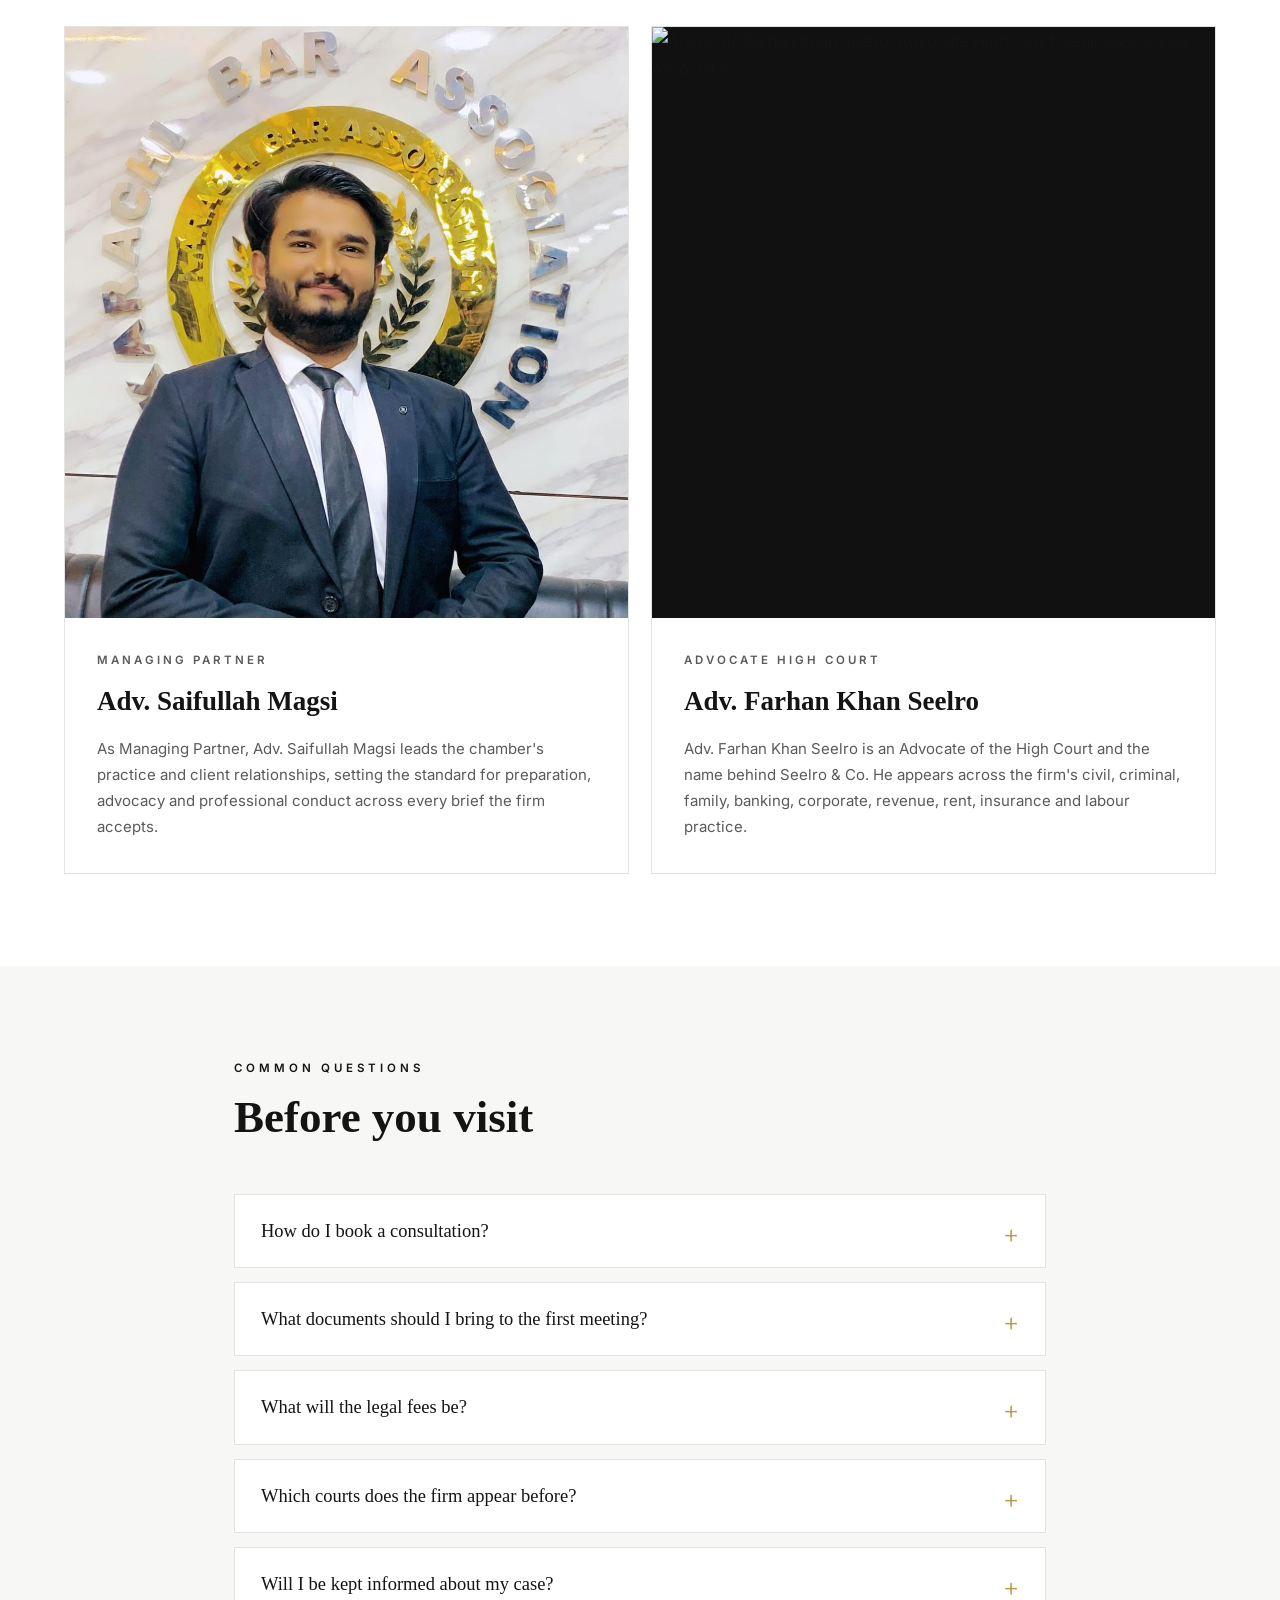
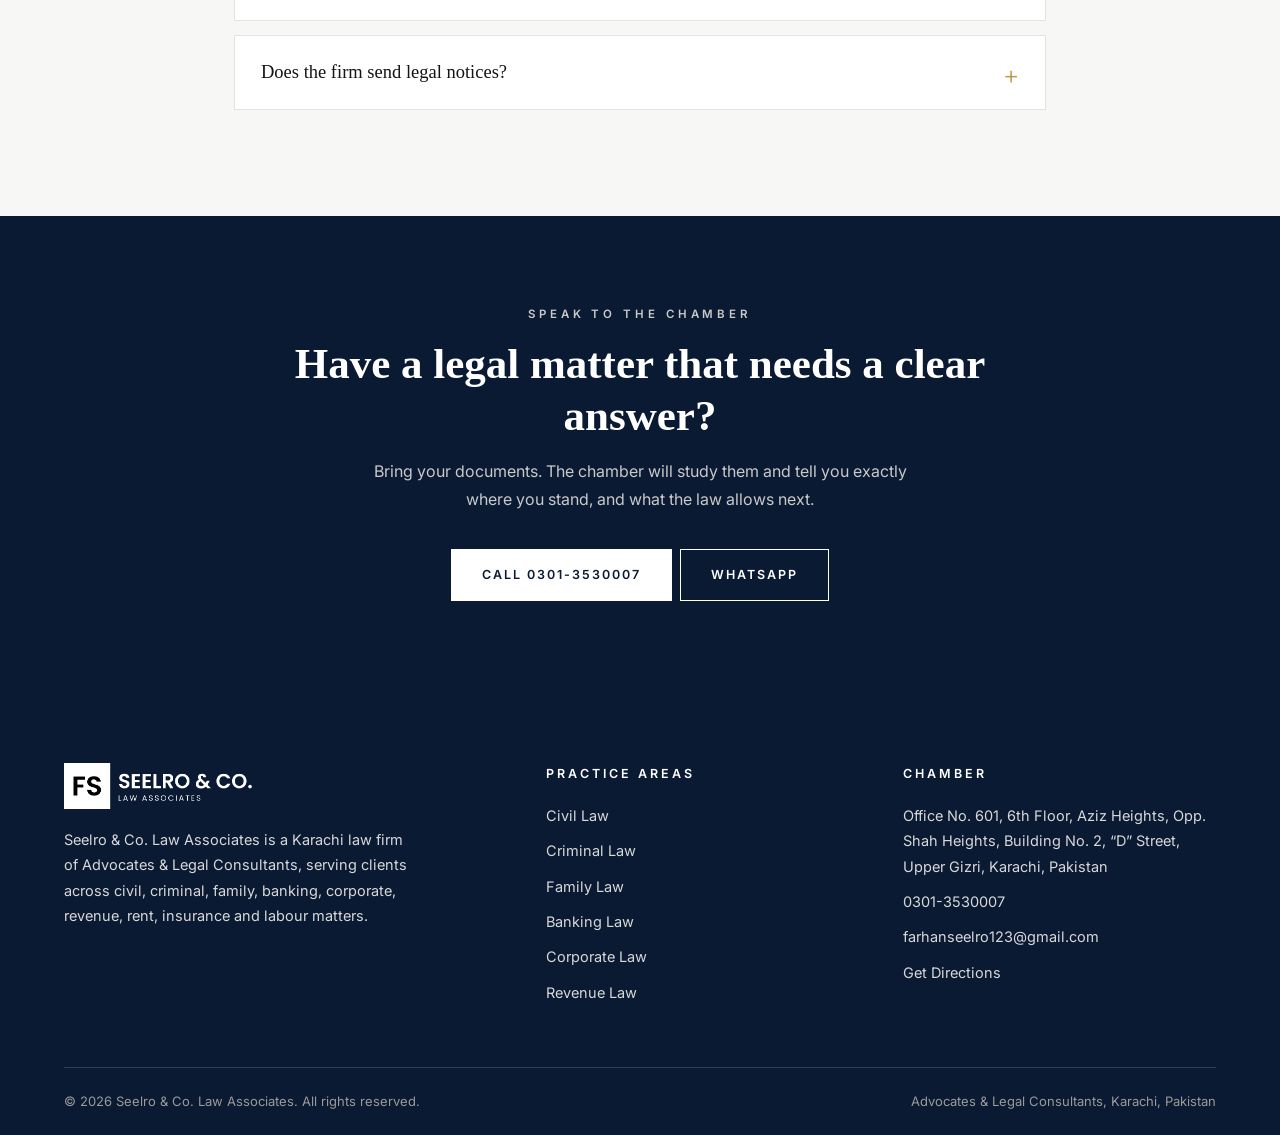
==== commit f0e69b2e: "Seelro & Co. website: add index.html" ====
--- a/index.html
+++ b/index.html
@@ -136,7 +136,7 @@
 </div>
 </div>
 <div class="team-card rv">
-<div class="mono">FS</div>
+<div class="photo"><img src="assets/img/farhan-seelro-portrait.jpg" alt="Advocate Farhan Khan Seelro, Advocate High Court, Seelro &amp; Co. Law Associates"></div>
 <div class="body">
 <div class="role">Advocate High Court</div>
 <h3>Adv. Farhan Khan Seelro</h3>
@@ -165,7 +165,7 @@
 
 <div class="band">
 <div class="wrap rv">
-<div class="kicker" style="color:#c19a4b">Speak to the Chamber</div>
+<div class="kicker" style="color:#c9c9c9">Speak to the Chamber</div>
 <h2>Have a legal matter that needs a clear answer?</h2>
 <p>Bring your documents. The chamber will study them and tell you exactly where you stand, and what the law allows next.</p>
 <a class="btn whitefill" href="tel:+923013530007">Call 0301-3530007</a>
--- a/assets/css/style.css
+++ b/assets/css/style.css
@@ -1,13 +1,13 @@
-:root{--black:#0a0a0a;--ink:#141414;--grey:#5a5a5a;--line:#e3e3e0;--soft:#f7f7f5;--white:#fff}
+:root{--black:#0a1a33;--gold:#c19a4b;--ink:#141414;--grey:#5a5a5a;--line:#e3e3e0;--soft:#f7f7f5;--white:#fff}
 *{margin:0;padding:0;box-sizing:border-box}
 html{scroll-behavior:smooth}
 body{font-family:'Inter',system-ui,sans-serif;color:var(--ink);background:var(--white);line-height:1.75;font-size:16px;-webkit-font-smoothing:antialiased}
-h1,h2,h3,.serif{font-family:'Playfair Display',Georgia,serif;font-weight:700}
+h1,h2,h3,.serif{font-family:'Fraunces',Georgia,serif;font-weight:700}
 a{color:inherit;text-decoration:none}
 img{max-width:100%;display:block}
 .wrap{max-width:1200px;margin:0 auto;padding:0 24px}
 .kicker{letter-spacing:.34em;text-transform:uppercase;font-size:11.5px;font-weight:600;font-family:'Inter',sans-serif}
-.rule{width:64px;height:2px;background:var(--black);margin:18px 0}
+.rule{width:64px;height:2px;background:var(--gold);margin:18px 0}
 .rule.light{background:#fff}
 .topline{background:var(--black);color:#e8e8e8;font-size:12.5px;letter-spacing:.08em}
 .topline .wrap{display:flex;justify-content:space-between;gap:14px;padding-top:8px;padding-bottom:8px;flex-wrap:wrap}
@@ -17,9 +17,9 @@
 .nav .logo img{height:46px;width:auto}
 .nav ul{display:flex;gap:32px;list-style:none}
 .nav ul a{font-size:12.5px;letter-spacing:.16em;text-transform:uppercase;font-weight:600;padding:6px 0;border-bottom:2px solid transparent}
-.nav ul a:hover,.nav ul a.active{border-color:var(--black)}
+.nav ul a:hover,.nav ul a.active{border-color:var(--gold)}
 .btn{display:inline-block;padding:14px 30px;font-size:12.5px;letter-spacing:.16em;text-transform:uppercase;font-weight:600;border:1.5px solid var(--black);transition:.25s;cursor:pointer;background:none;font-family:'Inter',sans-serif}
-.btn.solid{background:var(--black);color:#fff}
+.btn.solid{background:var(--black);color:#fff;border-color:var(--black)}
 .btn.solid:hover{background:#fff;color:var(--black)}
 .btn.ghost{background:transparent;color:var(--black)}
 .btn.ghost:hover{background:var(--black);color:#fff}
@@ -30,20 +30,20 @@
 .burger{display:none;background:none;border:0;font-size:26px;cursor:pointer;line-height:1}
 .hero{background:var(--black);color:#fff;padding:118px 0 0;position:relative;overflow:hidden}
 .hero:before{content:"";position:absolute;inset:0;background:radial-gradient(ellipse 70% 55% at 78% 8%,rgba(255,255,255,.09),transparent 60%);pointer-events:none}
-.hero:after{content:"S&Co.";position:absolute;right:-26px;top:6px;font-family:'Playfair Display',serif;font-size:290px;color:rgba(255,255,255,.04);line-height:1;pointer-events:none}
-.hero .kicker{color:#cfcfcf}
+.hero:after{content:"S&Co.";position:absolute;right:-26px;top:6px;font-family:'Fraunces',serif;font-size:290px;color:rgba(255,255,255,.04);line-height:1;pointer-events:none}
+.hero .kicker{color:var(--gold)}
 .hero h1{font-size:clamp(44px,6.6vw,80px);line-height:1.06;max-width:860px;margin:24px 0 22px;position:relative;z-index:1}
-.hero h1 em{font-style:italic;font-weight:600}
+.hero h1 em{font-style:italic;font-weight:600;color:var(--gold)}
 .hero p.lead{font-size:18.5px;color:#dcdcdc;max-width:660px;font-weight:300;position:relative;z-index:1}
 .hero .cta{margin-top:40px;display:flex;gap:14px;flex-wrap:wrap;position:relative;z-index:1}
 .stats{display:flex;gap:0;border-top:1px solid rgba(255,255,255,.22);margin-top:70px;flex-wrap:wrap;position:relative;z-index:1}
 .stats div{padding:24px 38px 30px 0;margin-right:38px}
-.stats b{font-family:'Playfair Display',serif;font-size:31px;display:block}
+.stats b{font-family:'Fraunces',serif;font-size:31px;display:block}
 .stats span{font-size:11.5px;letter-spacing:.2em;text-transform:uppercase;color:#bcbcbc}
 .marquee{background:#fff;border-bottom:1px solid var(--line);overflow:hidden;white-space:nowrap;padding:15px 0}
-.marquee .track{display:inline-block;animation:mq 30s linear infinite;font-family:'Playfair Display',serif;font-size:17px;letter-spacing:.06em}
+.marquee .track{display:inline-block;animation:mq 30s linear infinite;font-family:'Fraunces',serif;font-size:17px;letter-spacing:.06em}
 .marquee span{margin:0 26px}
-.marquee i{font-style:normal;color:#b5b5b5}
+.marquee i{font-style:normal;color:var(--gold)}
 @keyframes mq{from{transform:translateX(0)}to{transform:translateX(-50%)}}
 section{padding:92px 0}
 section.alt{background:var(--soft)}
@@ -55,16 +55,16 @@
 .grid.c2{grid-template-columns:repeat(2,1fr)}
 .card{border:1px solid var(--line);padding:36px 32px;background:#fff;transition:.25s}
 .card:hover{border-color:var(--black);transform:translateY(-3px);box-shadow:0 14px 30px rgba(0,0,0,.06)}
-.card .num{font-family:'Playfair Display',serif;font-size:15px;border:1.5px solid var(--black);width:46px;height:46px;display:flex;align-items:center;justify-content:center;border-radius:50%;margin-bottom:20px}
+.card .num{font-family:'Fraunces',serif;font-size:15px;border:1.5px solid var(--gold);width:46px;height:46px;display:flex;align-items:center;justify-content:center;border-radius:50%;margin-bottom:20px}
 .card h3{font-size:21.5px;margin-bottom:10px}
 .card p{color:var(--grey);font-size:15px}
 .card ul{list-style:none;margin-top:14px;border-top:1px solid var(--line)}
 .card ul li{font-size:14px;color:var(--grey);padding:7px 0 7px 20px;position:relative;border-bottom:1px solid var(--line)}
-.card ul li:before{content:"";position:absolute;left:0;top:15px;width:9px;height:1.5px;background:var(--black)}
+.card ul li:before{content:"";position:absolute;left:0;top:15px;width:9px;height:1.5px;background:var(--gold)}
 .team-card{border:1px solid var(--line);background:#fff;overflow:hidden}
 .team-card .photo{aspect-ratio:4/4.2;overflow:hidden;background:#111}
 .team-card .photo img{width:100%;height:100%;object-fit:cover;object-position:top center}
-.team-card .mono{aspect-ratio:4/4.2;background:var(--black);color:#fff;display:flex;align-items:center;justify-content:center;font-family:'Playfair Display',serif;font-size:110px}
+.team-card .mono{aspect-ratio:4/4.2;background:var(--black);color:#fff;display:flex;align-items:center;justify-content:center;font-family:'Fraunces',serif;font-size:110px}
 .team-card .body{padding:32px}
 .team-card .role{letter-spacing:.26em;text-transform:uppercase;font-size:11.5px;font-weight:600;color:var(--grey)}
 .team-card h3{font-size:27px;margin:8px 0 10px}
@@ -74,16 +74,16 @@
 .split .frame img{width:100%}
 .checklist{list-style:none;margin-top:22px}
 .checklist li{padding:11px 0 11px 34px;position:relative;border-bottom:1px solid var(--line);font-size:15.5px}
-.checklist li:before{content:"";position:absolute;left:2px;top:21px;width:16px;height:1.5px;background:var(--black)}
+.checklist li:before{content:"";position:absolute;left:2px;top:21px;width:16px;height:1.5px;background:var(--gold)}
 .steps{display:grid;grid-template-columns:repeat(4,1fr);gap:22px;counter-reset:step}
-.step{border-top:2.5px solid var(--black);padding-top:24px}
-.step .n{font-family:'Playfair Display',serif;font-size:40px;color:#d9d9d6;line-height:1}
+.step{border-top:2.5px solid var(--gold);padding-top:24px}
+.step .n{font-family:'Fraunces',serif;font-size:40px;color:#ddd0a8;line-height:1}
 .step h3{font-size:19.5px;margin:12px 0 8px}
 .step p{color:var(--grey);font-size:14.5px}
 details{border:1px solid var(--line);background:#fff;margin-bottom:14px}
-details summary{cursor:pointer;padding:20px 26px;font-family:'Playfair Display',serif;font-size:18.5px;list-style:none;position:relative}
+details summary{cursor:pointer;padding:20px 26px;font-family:'Fraunces',serif;font-size:18.5px;list-style:none;position:relative}
 details summary::-webkit-details-marker{display:none}
-details summary:after{content:"+";position:absolute;right:26px;top:16px;font-size:26px;font-family:'Inter',sans-serif;font-weight:300}
+details summary:after{color:var(--gold);content:"+";position:absolute;right:26px;top:16px;font-size:26px;font-family:'Inter',sans-serif;font-weight:300}
 details[open ] summary:after{content:"\2013"}
 details .ans{padding:0 26px 22px;color:var(--grey);font-size:15px}
 .band{background:var(--black);color:#fff;text-align:center;padding:88px 0}
@@ -92,7 +92,7 @@
 .contact-grid{display:grid;grid-template-columns:1fr 1fr;gap:22px}
 .contact-item{border:1px solid var(--line);padding:34px;background:#fff}
 .contact-item .kicker{color:var(--grey)}
-.contact-item .big{font-family:'Playfair Display',serif;font-size:23px;margin-top:10px;line-height:1.45}
+.contact-item .big{font-family:'Fraunces',serif;font-size:23px;margin-top:10px;line-height:1.45}
 .contact-item a:hover{text-decoration:underline}
 form.consult{display:grid;gap:14px}
 form.consult input,form.consult select,form.consult textarea{width:100%;padding:14px 16px;border:1px solid var(--line);font-family:'Inter',sans-serif;font-size:15px;background:#fff;color:var(--ink)}
@@ -106,7 +106,7 @@
 footer a:hover{color:#fff;text-decoration:underline}
 footer .fine{border-top:1px solid rgba(255,255,255,.16);padding:22px 0;font-size:13px;color:#9a9a9a;display:flex;justify-content:space-between;gap:16px;flex-wrap:wrap}
 .pagehero{background:var(--black);color:#fff;padding:88px 0 74px;position:relative;overflow:hidden}
-.pagehero:after{content:"S&Co.";position:absolute;right:-20px;top:0;font-family:'Playfair Display',serif;font-size:200px;color:rgba(255,255,255,.04);line-height:1;pointer-events:none}
+.pagehero:after{content:"S&Co.";position:absolute;right:-20px;top:0;font-family:'Fraunces',serif;font-size:200px;color:rgba(255,255,255,.04);line-height:1;pointer-events:none}
 .pagehero h1{font-size:clamp(37px,5vw,58px);margin-top:16px;position:relative;z-index:1}
 .pagehero p{color:#d5d5d5;max-width:640px;margin-top:14px;font-weight:300;position:relative;z-index:1}
 .rv{opacity:0;transform:translateY(22px);transition:opacity .7s ease,transform .7s ease}
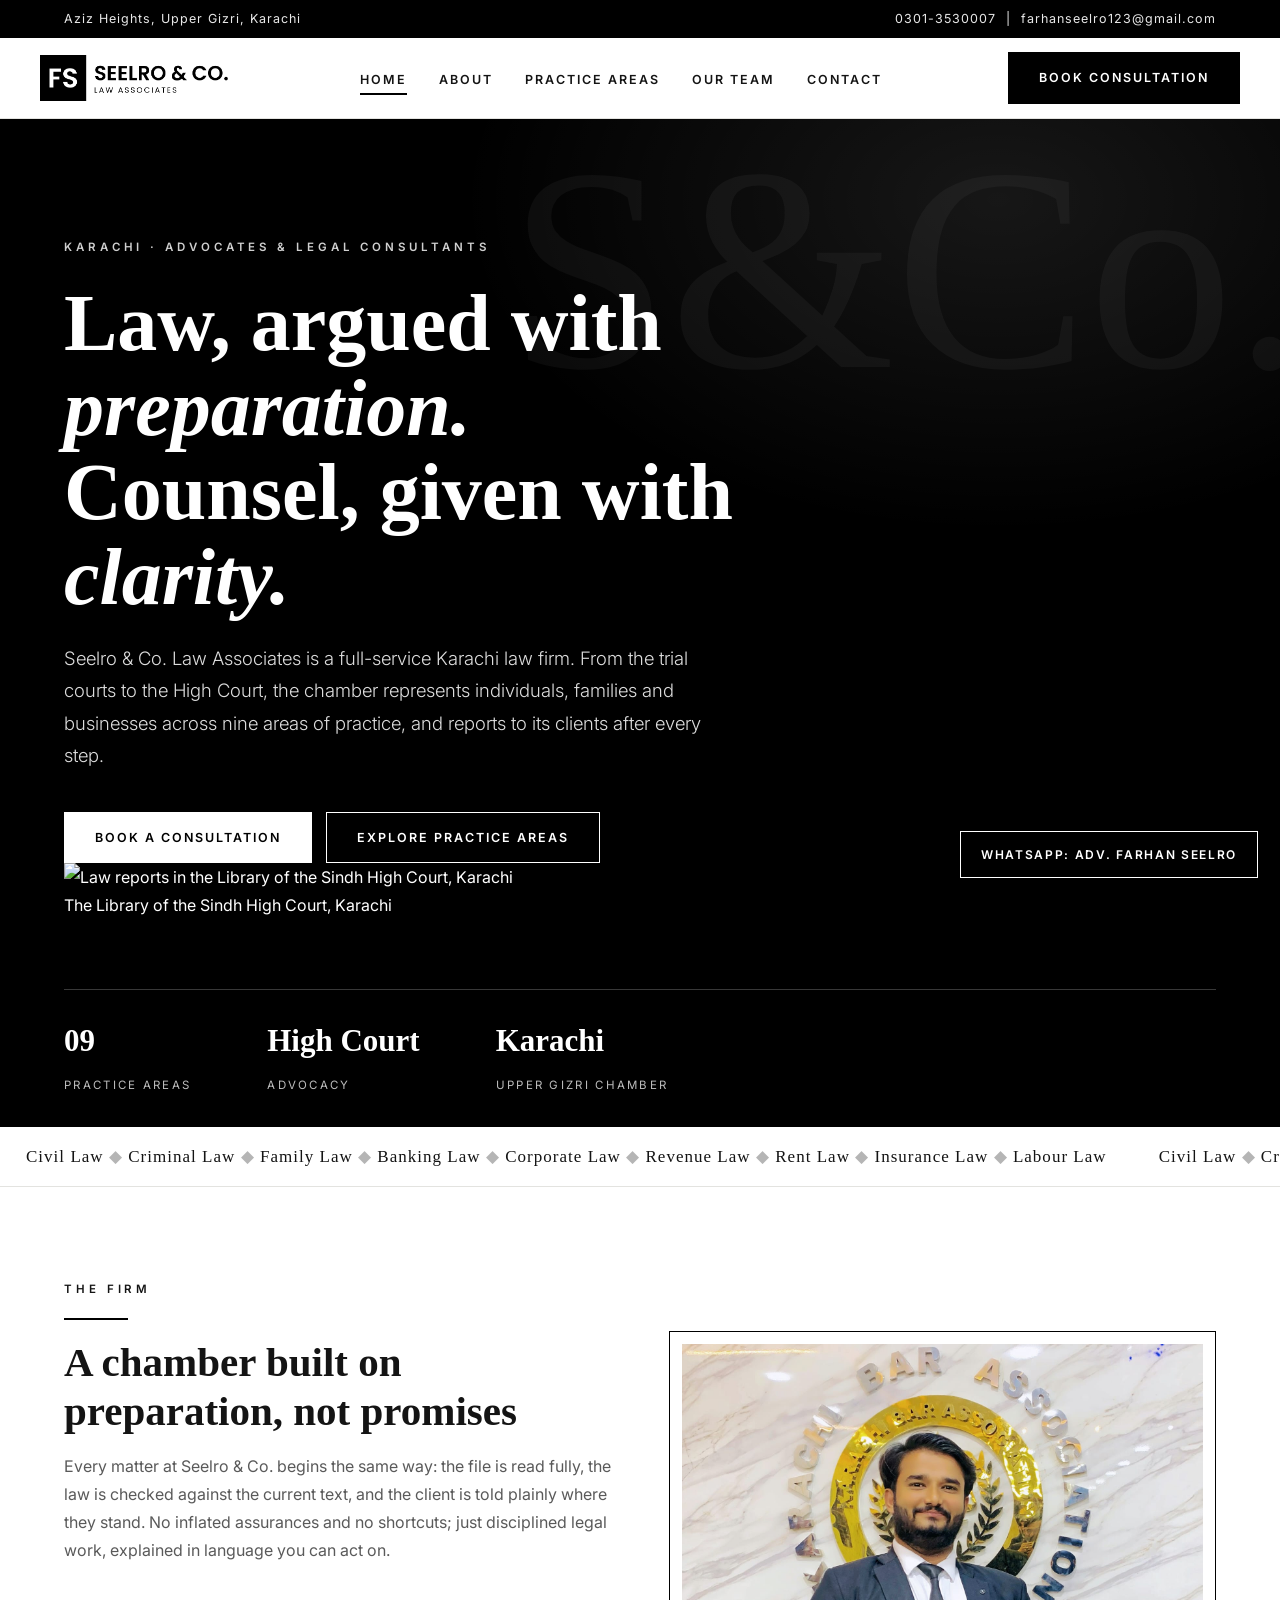
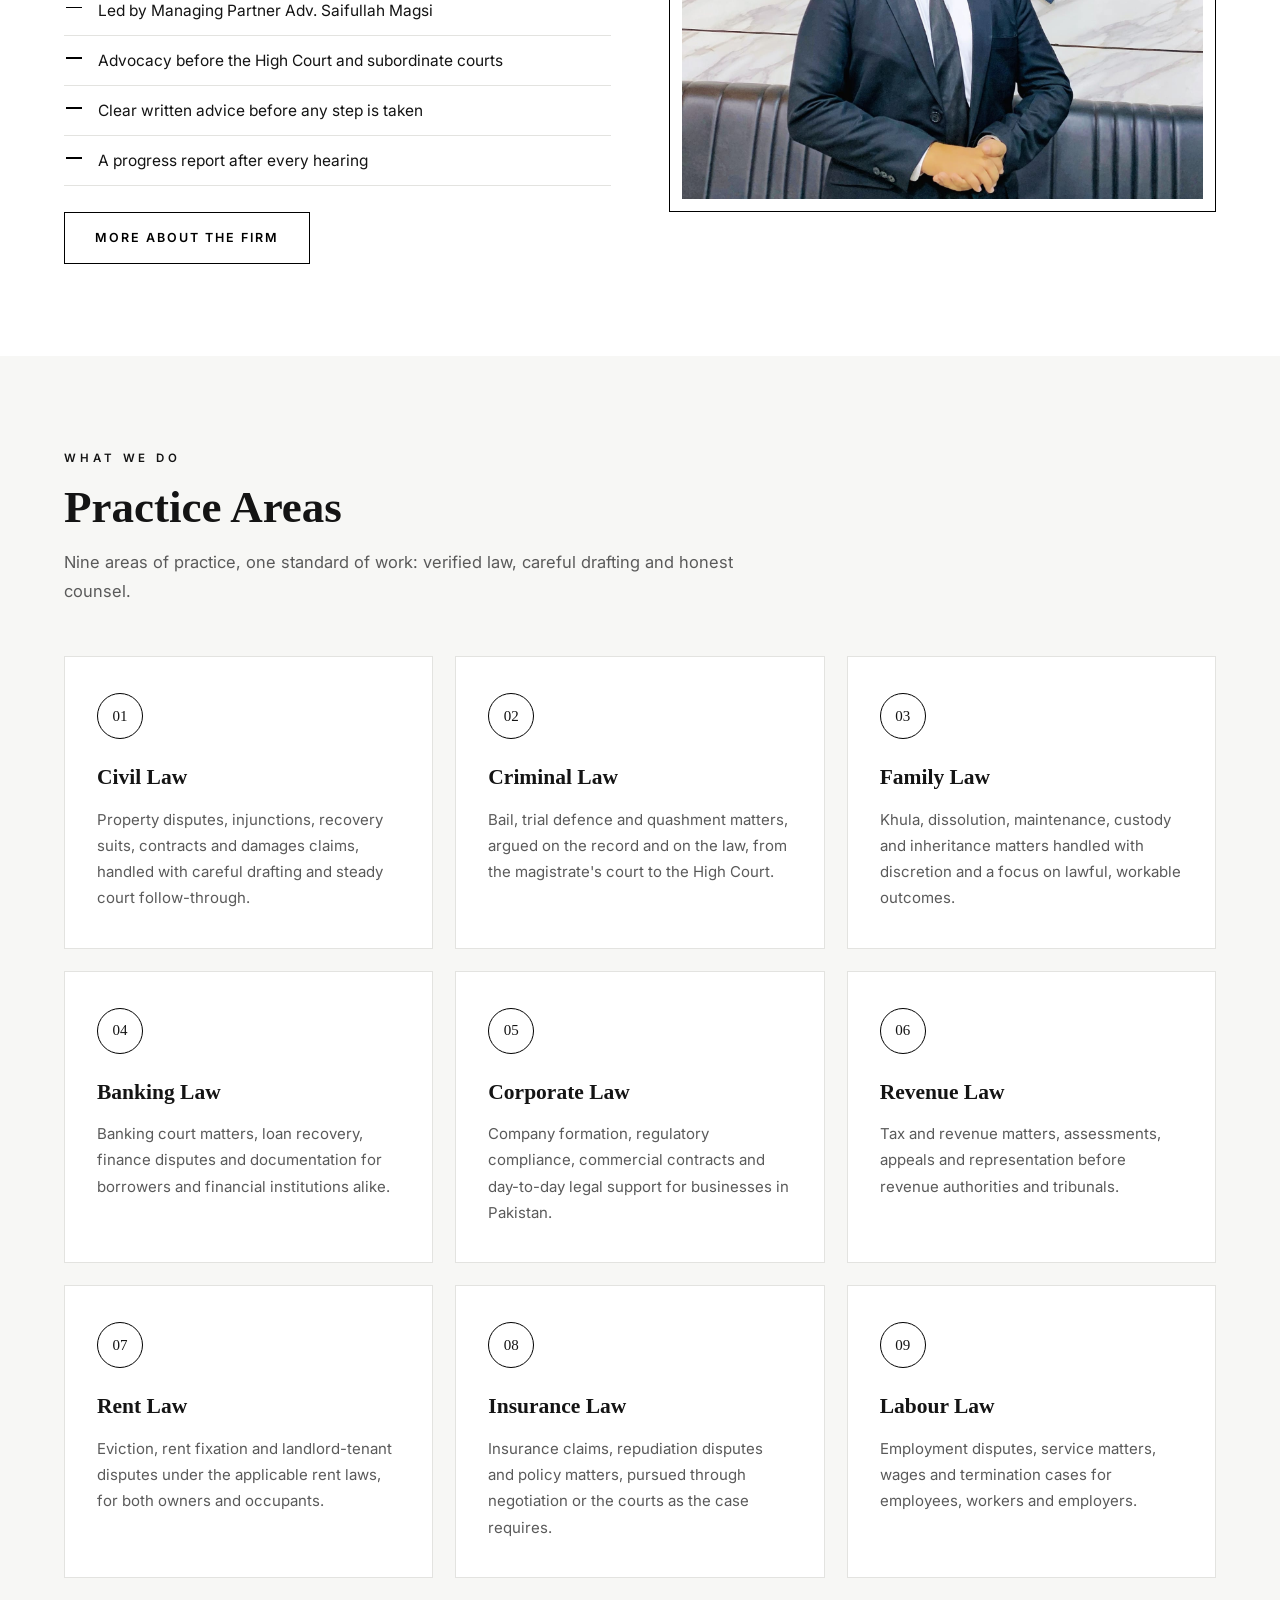
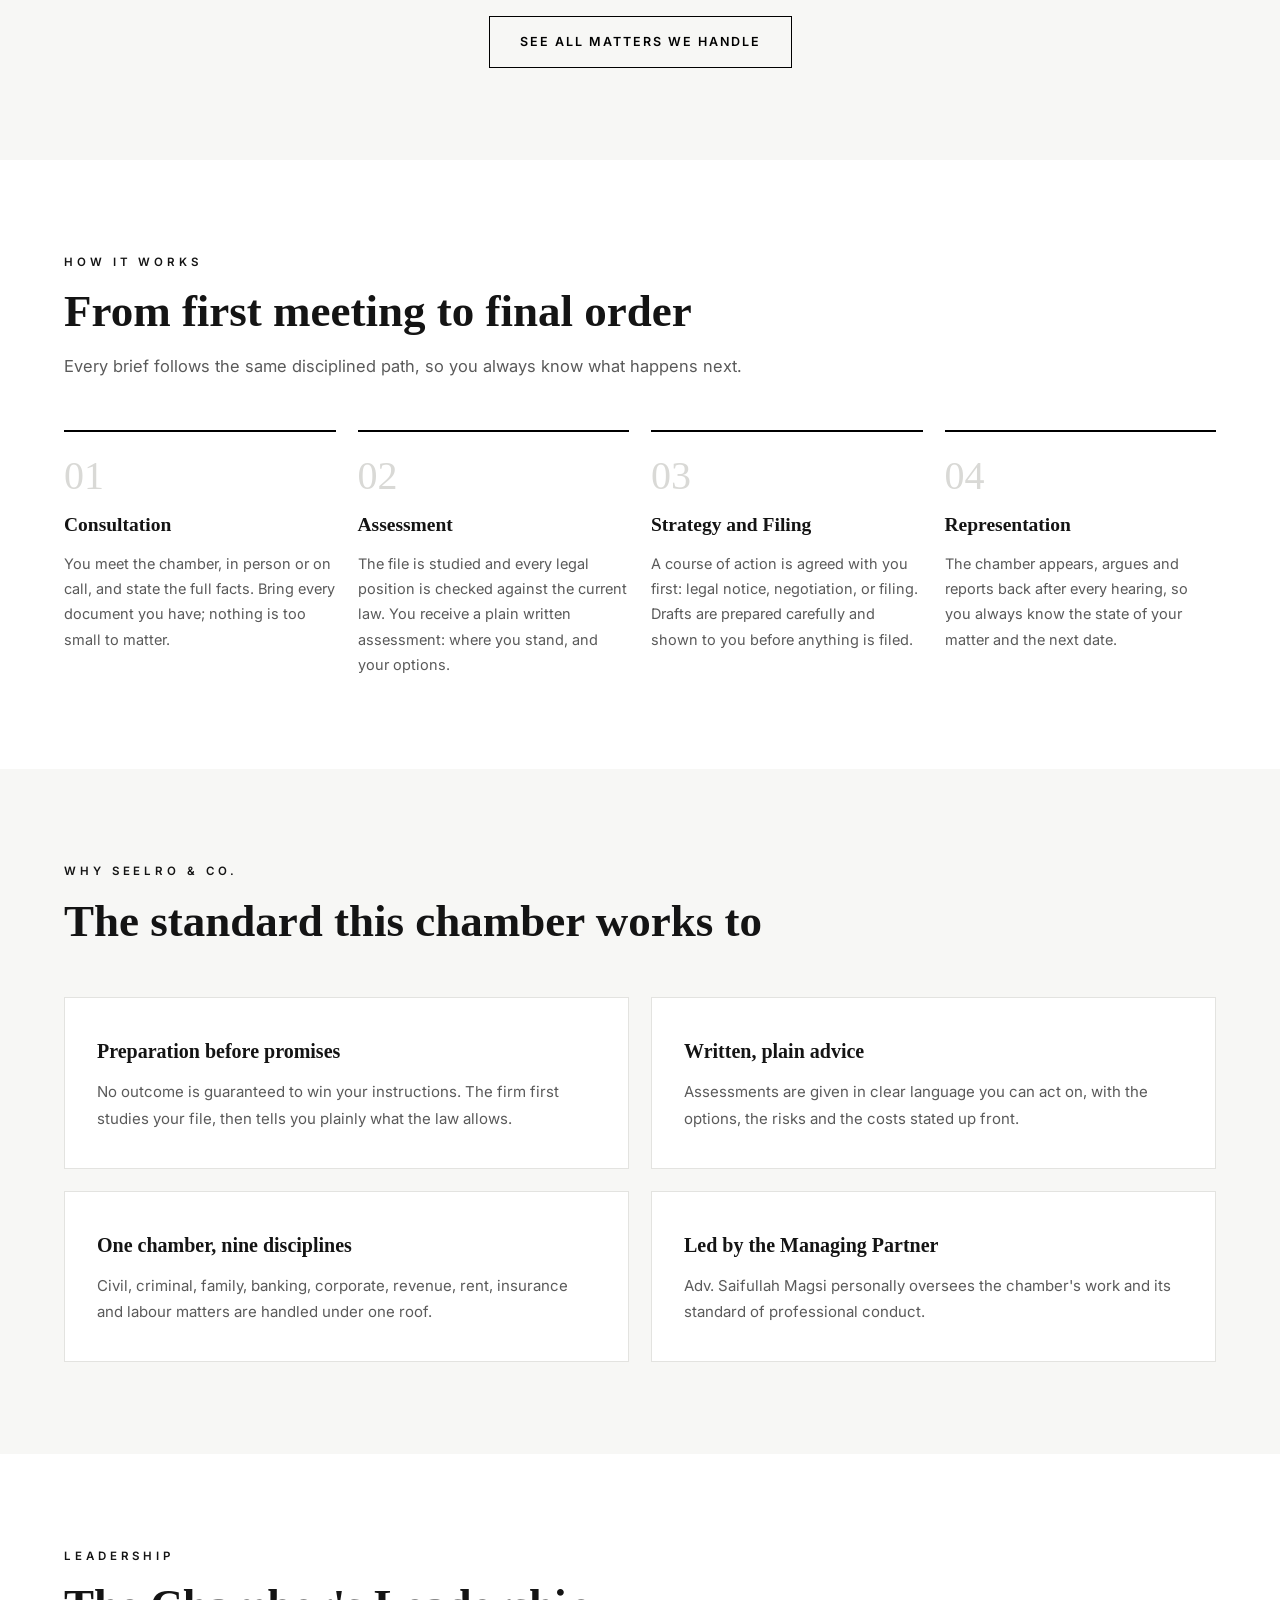
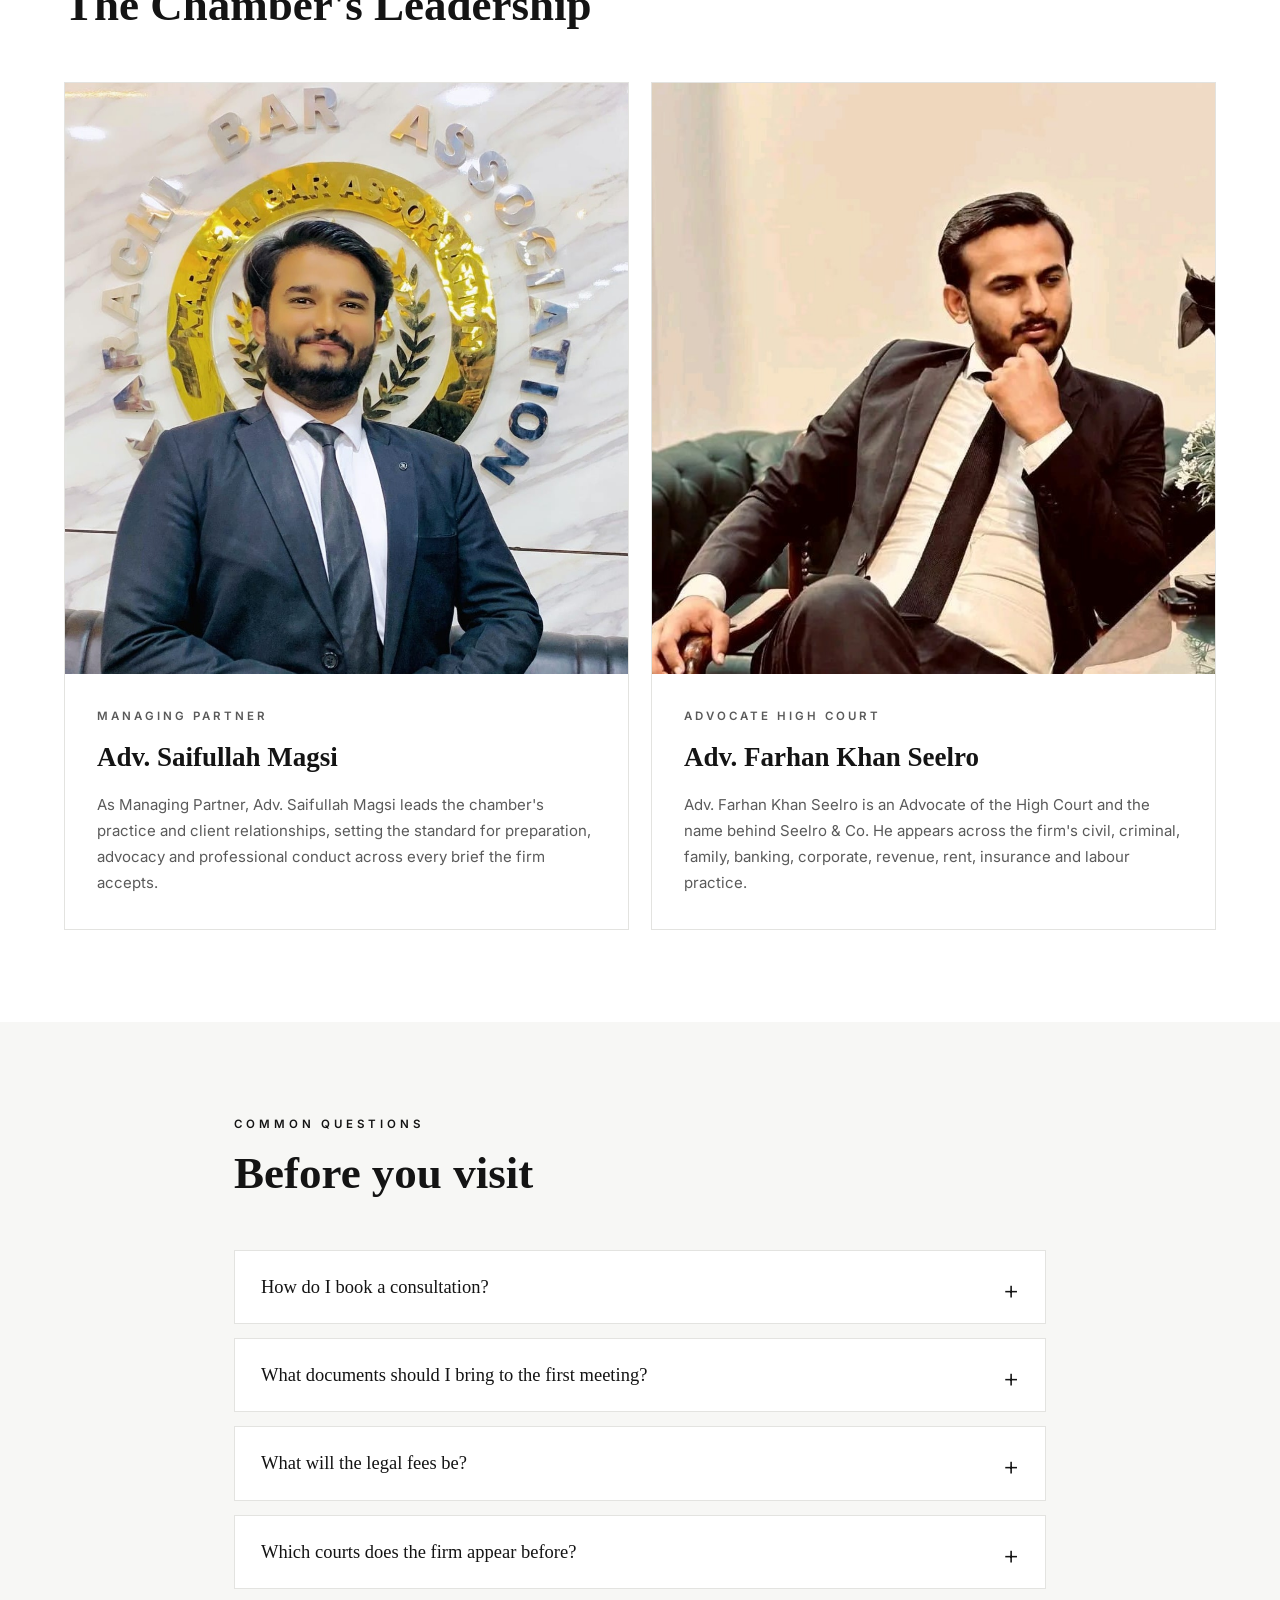
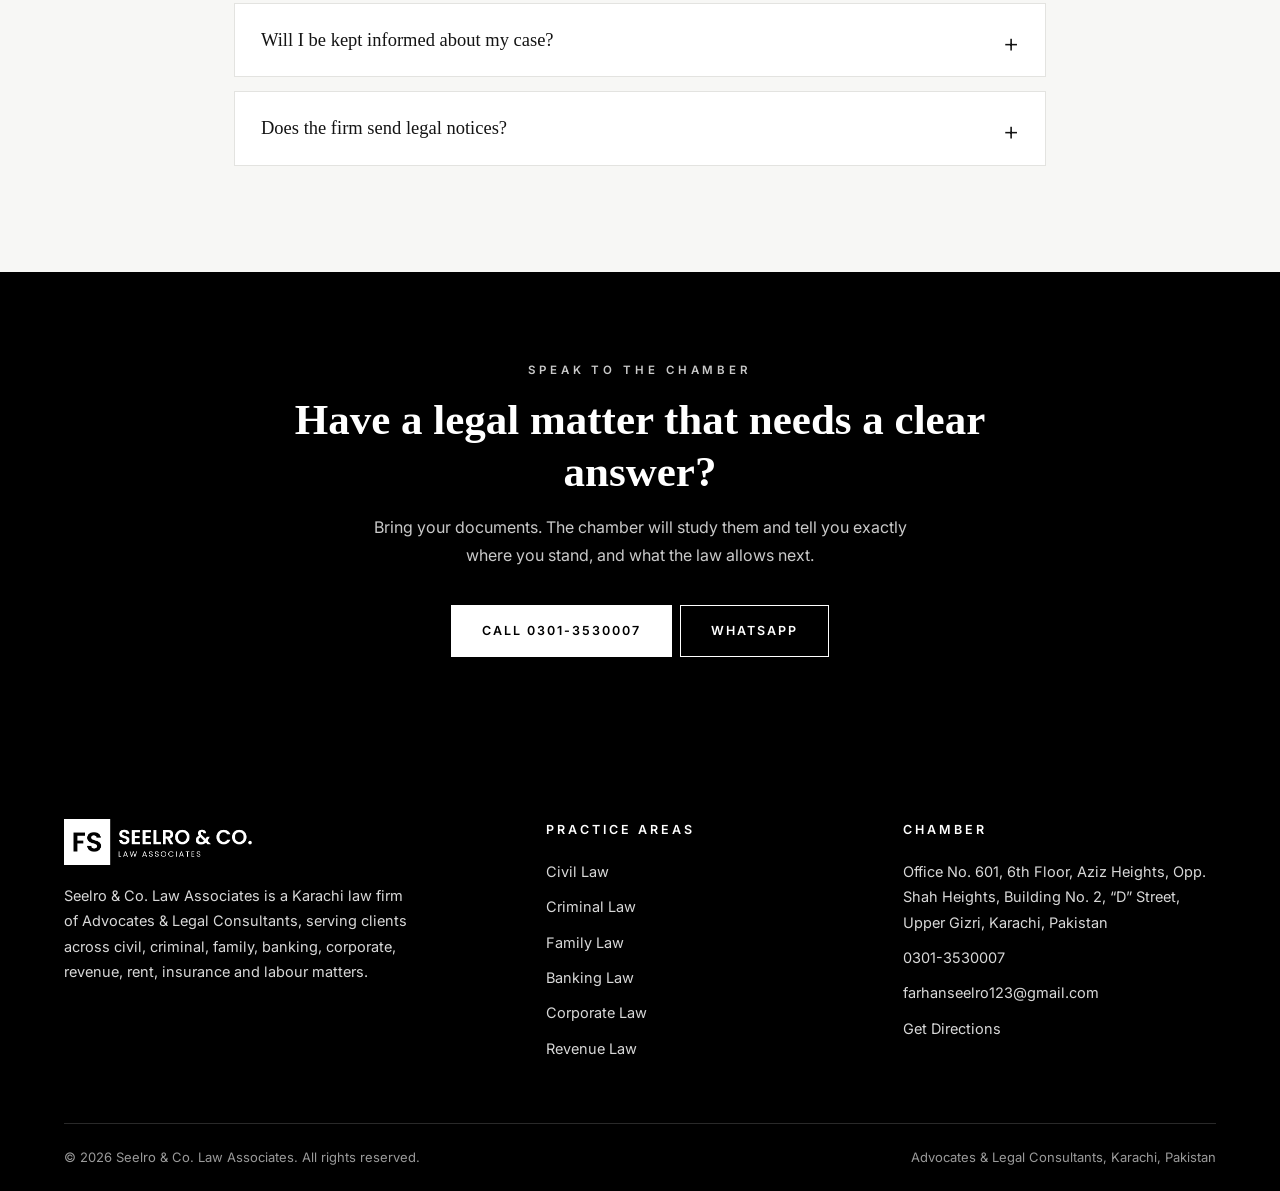
==== commit e2b3f106: "Seelro & Co. website: add index.html" ====
--- a/index.html
+++ b/index.html
@@ -33,12 +33,17 @@
 
 <div class="hero">
 <div class="wrap">
+<div class="hero-grid">
+<div>
 <div class="kicker">Karachi &middot; Advocates &amp; Legal Consultants</div>
 <h1>Law, argued with <em>preparation.</em><br>Counsel, given with <em>clarity.</em></h1>
 <p class="lead">Seelro &amp; Co. Law Associates is a full-service Karachi law firm. From the trial courts to the High Court, the chamber represents individuals, families and businesses across nine areas of practice, and reports to its clients after every step.</p>
 <div class="cta">
 <a class="btn whitefill" href="contact.html#consult">Book a Consultation</a>
 <a class="btn white" href="practice-areas.html">Explore Practice Areas</a>
+</div>
+</div>
+<div class="hero-img rv"><img src="assets/img/sindh-high-court-library.jpg" alt="Law reports in the Library of the Sindh High Court, Karachi"><div class="cap">The Library of the Sindh High Court, Karachi</div></div>
 </div>
 <div class="stats">
 <div><b>09</b><span>Practice Areas</span></div>
--- a/assets/css/style.css
+++ b/assets/css/style.css
@@ -1,4 +1,4 @@
-:root{--black:#0a1a33;--gold:#c19a4b;--ink:#141414;--grey:#5a5a5a;--line:#e3e3e0;--soft:#f7f7f5;--white:#fff}
+:root{--black:#000000;--gold:#000000;--ink:#141414;--grey:#5a5a5a;--line:#e3e3e0;--soft:#f7f7f5;--white:#fff}
 *{margin:0;padding:0;box-sizing:border-box}
 html{scroll-behavior:smooth}
 body{font-family:'Inter',system-ui,sans-serif;color:var(--ink);background:var(--white);line-height:1.75;font-size:16px;-webkit-font-smoothing:antialiased}
@@ -7,7 +7,7 @@
 img{max-width:100%;display:block}
 .wrap{max-width:1200px;margin:0 auto;padding:0 24px}
 .kicker{letter-spacing:.34em;text-transform:uppercase;font-size:11.5px;font-weight:600;font-family:'Inter',sans-serif}
-.rule{width:64px;height:2px;background:var(--gold);margin:18px 0}
+.rule{width:64px;height:2px;background:var(--black);margin:18px 0}
 .rule.light{background:#fff}
 .topline{background:var(--black);color:#e8e8e8;font-size:12.5px;letter-spacing:.08em}
 .topline .wrap{display:flex;justify-content:space-between;gap:14px;padding-top:8px;padding-bottom:8px;flex-wrap:wrap}
@@ -17,7 +17,7 @@
 .nav .logo img{height:46px;width:auto}
 .nav ul{display:flex;gap:32px;list-style:none}
 .nav ul a{font-size:12.5px;letter-spacing:.16em;text-transform:uppercase;font-weight:600;padding:6px 0;border-bottom:2px solid transparent}
-.nav ul a:hover,.nav ul a.active{border-color:var(--gold)}
+.nav ul a:hover,.nav ul a.active{border-color:var(--black)}
 .btn{display:inline-block;padding:14px 30px;font-size:12.5px;letter-spacing:.16em;text-transform:uppercase;font-weight:600;border:1.5px solid var(--black);transition:.25s;cursor:pointer;background:none;font-family:'Inter',sans-serif}
 .btn.solid{background:var(--black);color:#fff;border-color:var(--black)}
 .btn.solid:hover{background:#fff;color:var(--black)}
@@ -31,9 +31,9 @@
 .hero{background:var(--black);color:#fff;padding:118px 0 0;position:relative;overflow:hidden}
 .hero:before{content:"";position:absolute;inset:0;background:radial-gradient(ellipse 70% 55% at 78% 8%,rgba(255,255,255,.09),transparent 60%);pointer-events:none}
 .hero:after{content:"S&Co.";position:absolute;right:-26px;top:6px;font-family:'Fraunces',serif;font-size:290px;color:rgba(255,255,255,.04);line-height:1;pointer-events:none}
-.hero .kicker{color:var(--gold)}
+.hero .kicker{color:#cfcfcf}
 .hero h1{font-size:clamp(44px,6.6vw,80px);line-height:1.06;max-width:860px;margin:24px 0 22px;position:relative;z-index:1}
-.hero h1 em{font-style:italic;font-weight:600;color:var(--gold)}
+.hero h1 em{font-style:italic;font-weight:600}
 .hero p.lead{font-size:18.5px;color:#dcdcdc;max-width:660px;font-weight:300;position:relative;z-index:1}
 .hero .cta{margin-top:40px;display:flex;gap:14px;flex-wrap:wrap;position:relative;z-index:1}
 .stats{display:flex;gap:0;border-top:1px solid rgba(255,255,255,.22);margin-top:70px;flex-wrap:wrap;position:relative;z-index:1}
@@ -43,7 +43,7 @@
 .marquee{background:#fff;border-bottom:1px solid var(--line);overflow:hidden;white-space:nowrap;padding:15px 0}
 .marquee .track{display:inline-block;animation:mq 30s linear infinite;font-family:'Fraunces',serif;font-size:17px;letter-spacing:.06em}
 .marquee span{margin:0 26px}
-.marquee i{font-style:normal;color:var(--gold)}
+.marquee i{font-style:normal;color:#b5b5b5}
 @keyframes mq{from{transform:translateX(0)}to{transform:translateX(-50%)}}
 section{padding:92px 0}
 section.alt{background:var(--soft)}
@@ -55,12 +55,12 @@
 .grid.c2{grid-template-columns:repeat(2,1fr)}
 .card{border:1px solid var(--line);padding:36px 32px;background:#fff;transition:.25s}
 .card:hover{border-color:var(--black);transform:translateY(-3px);box-shadow:0 14px 30px rgba(0,0,0,.06)}
-.card .num{font-family:'Fraunces',serif;font-size:15px;border:1.5px solid var(--gold);width:46px;height:46px;display:flex;align-items:center;justify-content:center;border-radius:50%;margin-bottom:20px}
+.card .num{font-family:'Fraunces',serif;font-size:15px;border:1.5px solid var(--black);width:46px;height:46px;display:flex;align-items:center;justify-content:center;border-radius:50%;margin-bottom:20px}
 .card h3{font-size:21.5px;margin-bottom:10px}
 .card p{color:var(--grey);font-size:15px}
 .card ul{list-style:none;margin-top:14px;border-top:1px solid var(--line)}
 .card ul li{font-size:14px;color:var(--grey);padding:7px 0 7px 20px;position:relative;border-bottom:1px solid var(--line)}
-.card ul li:before{content:"";position:absolute;left:0;top:15px;width:9px;height:1.5px;background:var(--gold)}
+.card ul li:before{content:"";position:absolute;left:0;top:15px;width:9px;height:1.5px;background:var(--black)}
 .team-card{border:1px solid var(--line);background:#fff;overflow:hidden}
 .team-card .photo{aspect-ratio:4/4.2;overflow:hidden;background:#111}
 .team-card .photo img{width:100%;height:100%;object-fit:cover;object-position:top center}
@@ -74,16 +74,16 @@
 .split .frame img{width:100%}
 .checklist{list-style:none;margin-top:22px}
 .checklist li{padding:11px 0 11px 34px;position:relative;border-bottom:1px solid var(--line);font-size:15.5px}
-.checklist li:before{content:"";position:absolute;left:2px;top:21px;width:16px;height:1.5px;background:var(--gold)}
+.checklist li:before{content:"";position:absolute;left:2px;top:21px;width:16px;height:1.5px;background:var(--black)}
 .steps{display:grid;grid-template-columns:repeat(4,1fr);gap:22px;counter-reset:step}
-.step{border-top:2.5px solid var(--gold);padding-top:24px}
-.step .n{font-family:'Fraunces',serif;font-size:40px;color:#ddd0a8;line-height:1}
+.step{border-top:2.5px solid var(--black);padding-top:24px}
+.step .n{font-family:'Fraunces',serif;font-size:40px;color:#d9d9d6;line-height:1}
 .step h3{font-size:19.5px;margin:12px 0 8px}
 .step p{color:var(--grey);font-size:14.5px}
 details{border:1px solid var(--line);background:#fff;margin-bottom:14px}
 details summary{cursor:pointer;padding:20px 26px;font-family:'Fraunces',serif;font-size:18.5px;list-style:none;position:relative}
 details summary::-webkit-details-marker{display:none}
-details summary:after{color:var(--gold);content:"+";position:absolute;right:26px;top:16px;font-size:26px;font-family:'Inter',sans-serif;font-weight:300}
+details summary:after{content:"+";position:absolute;right:26px;top:16px;font-size:26px;font-family:'Inter',sans-serif;font-weight:300}
 details[open ] summary:after{content:"\2013"}
 details .ans{padding:0 26px 22px;color:var(--grey);font-size:15px}
 .band{background:var(--black);color:#fff;text-align:center;padding:88px 0}
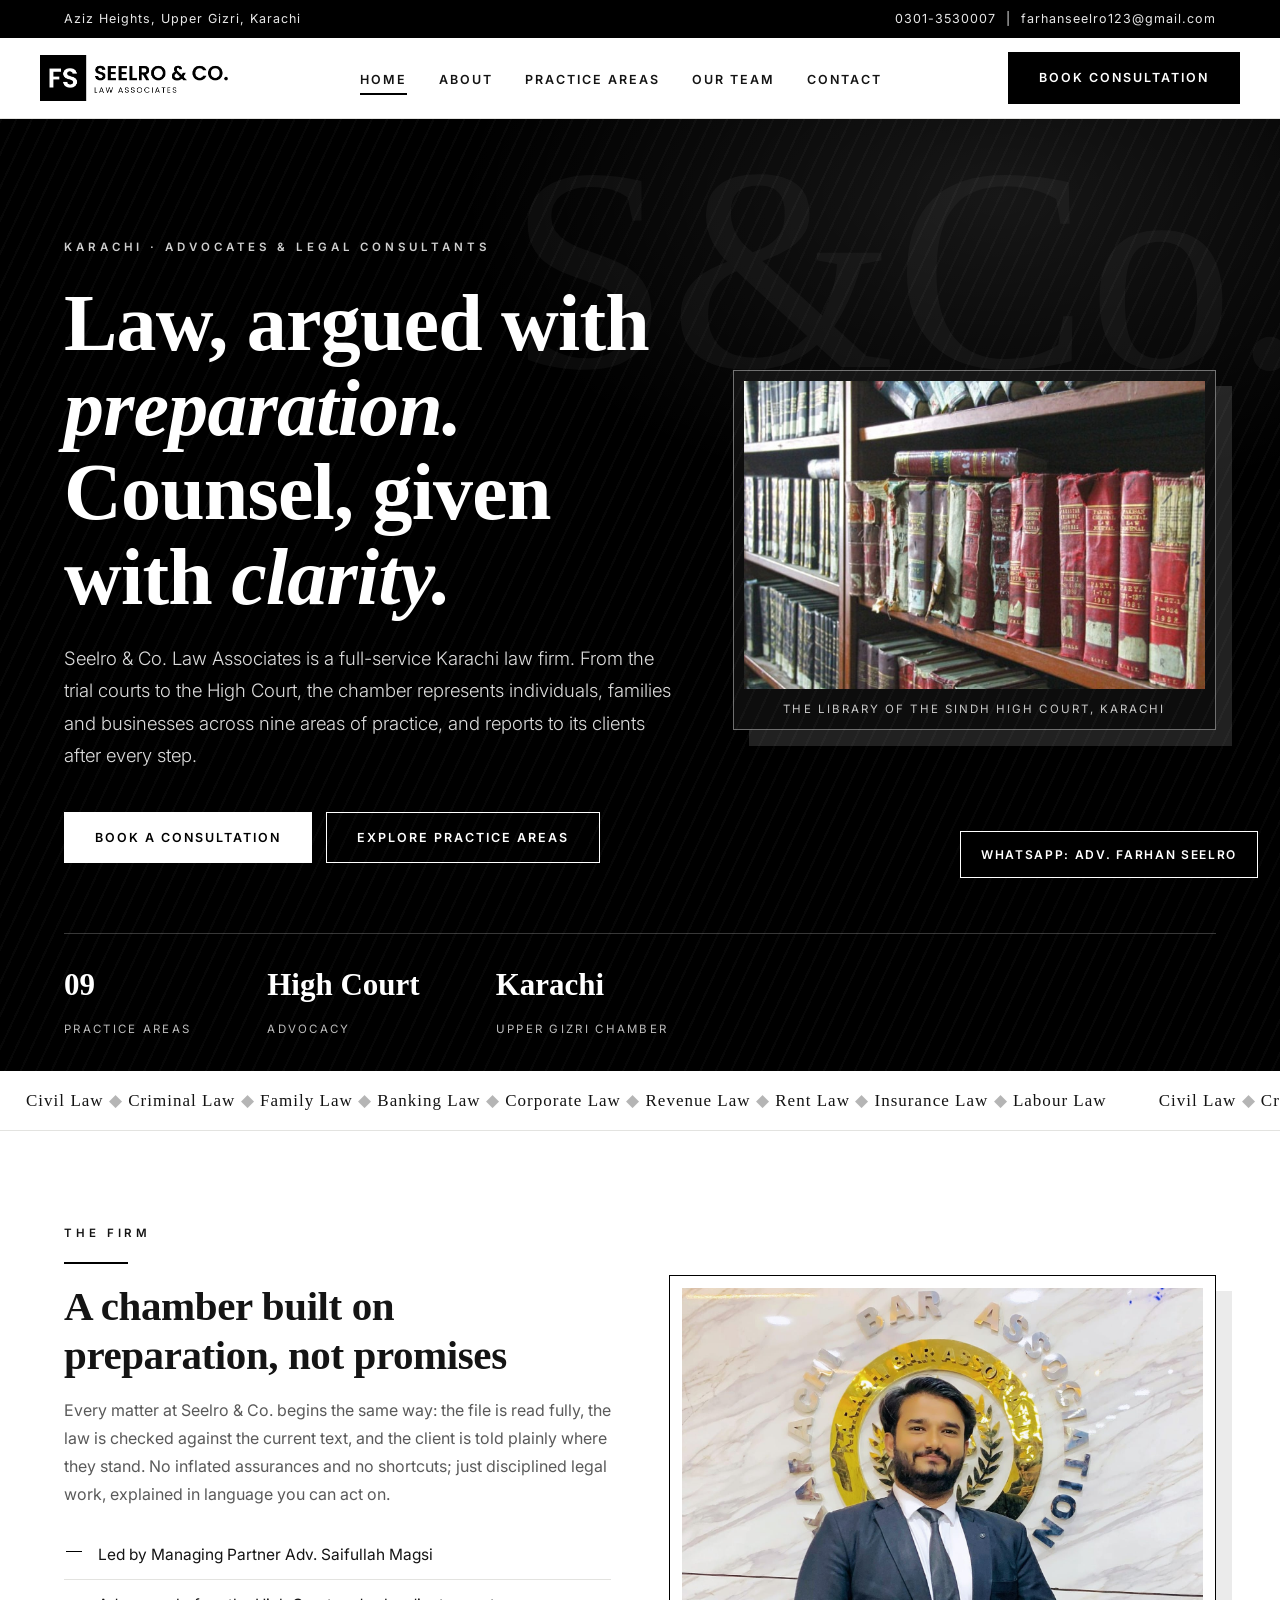
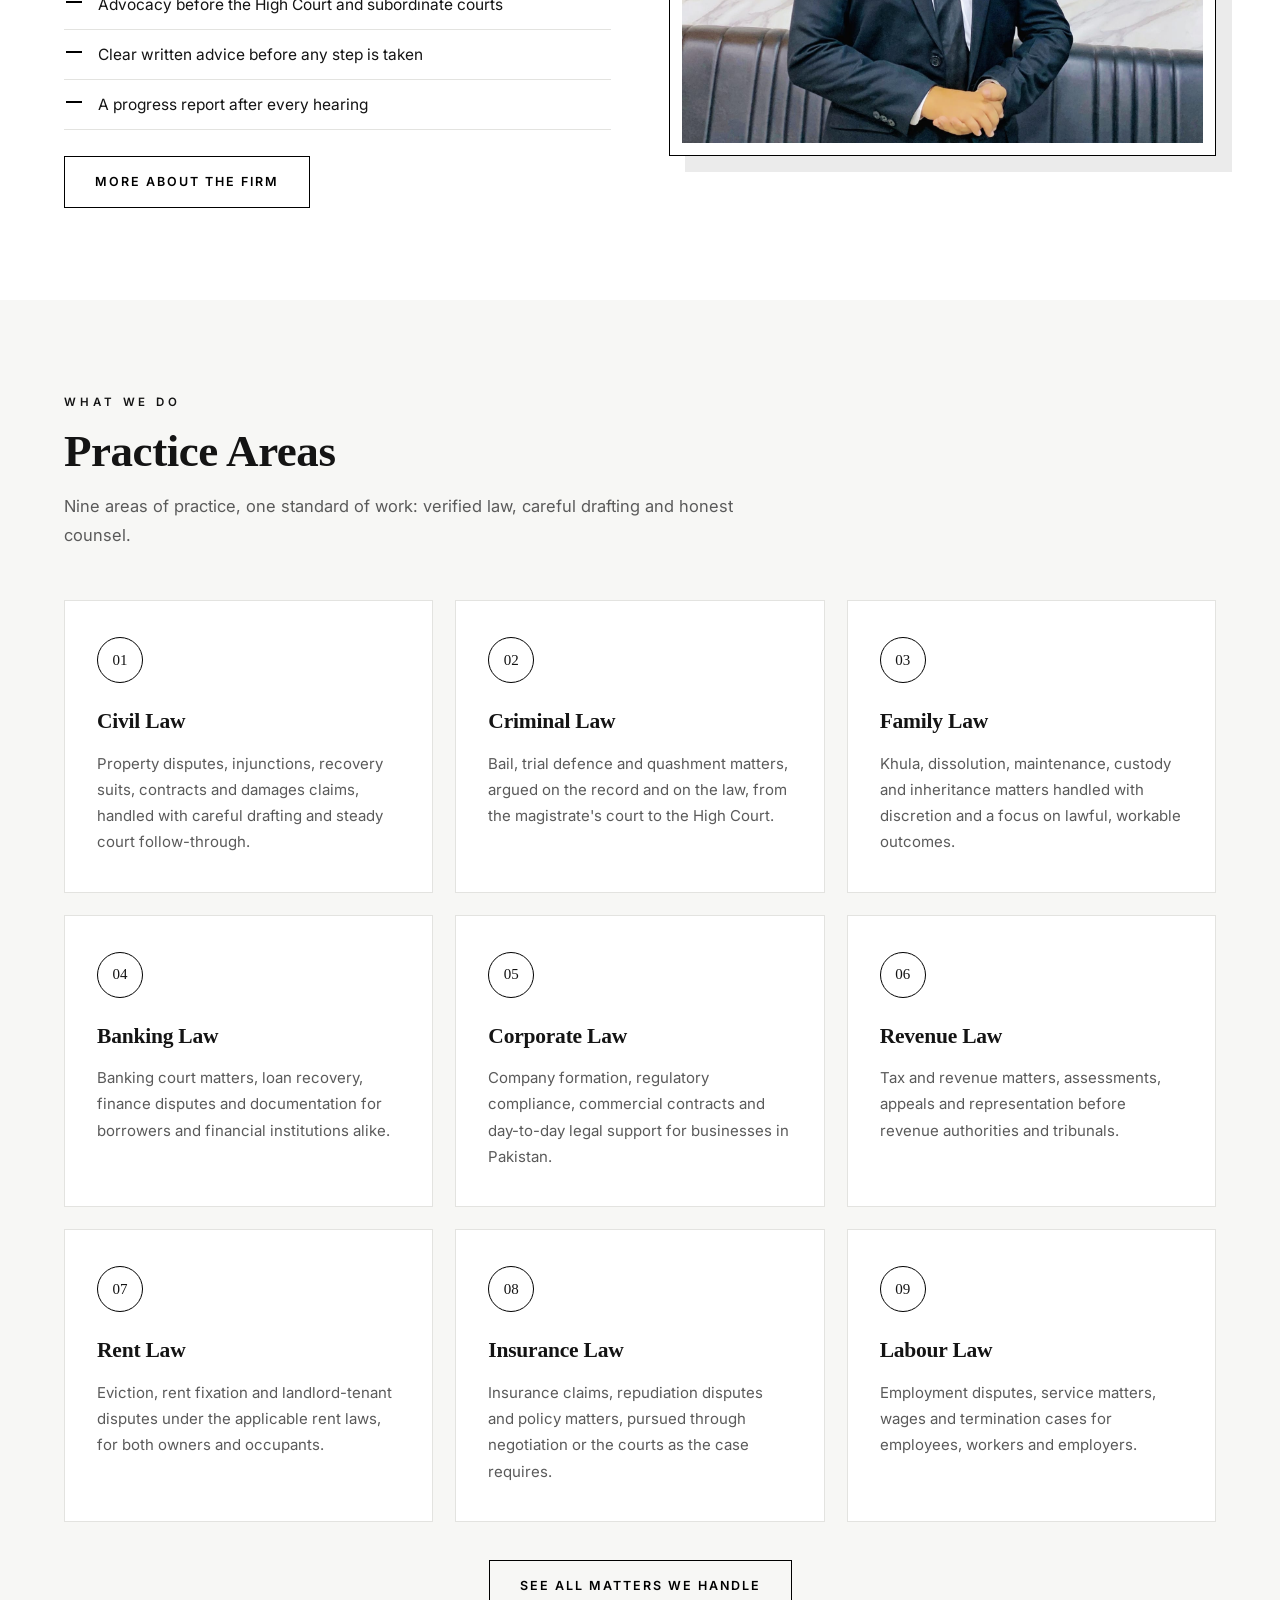
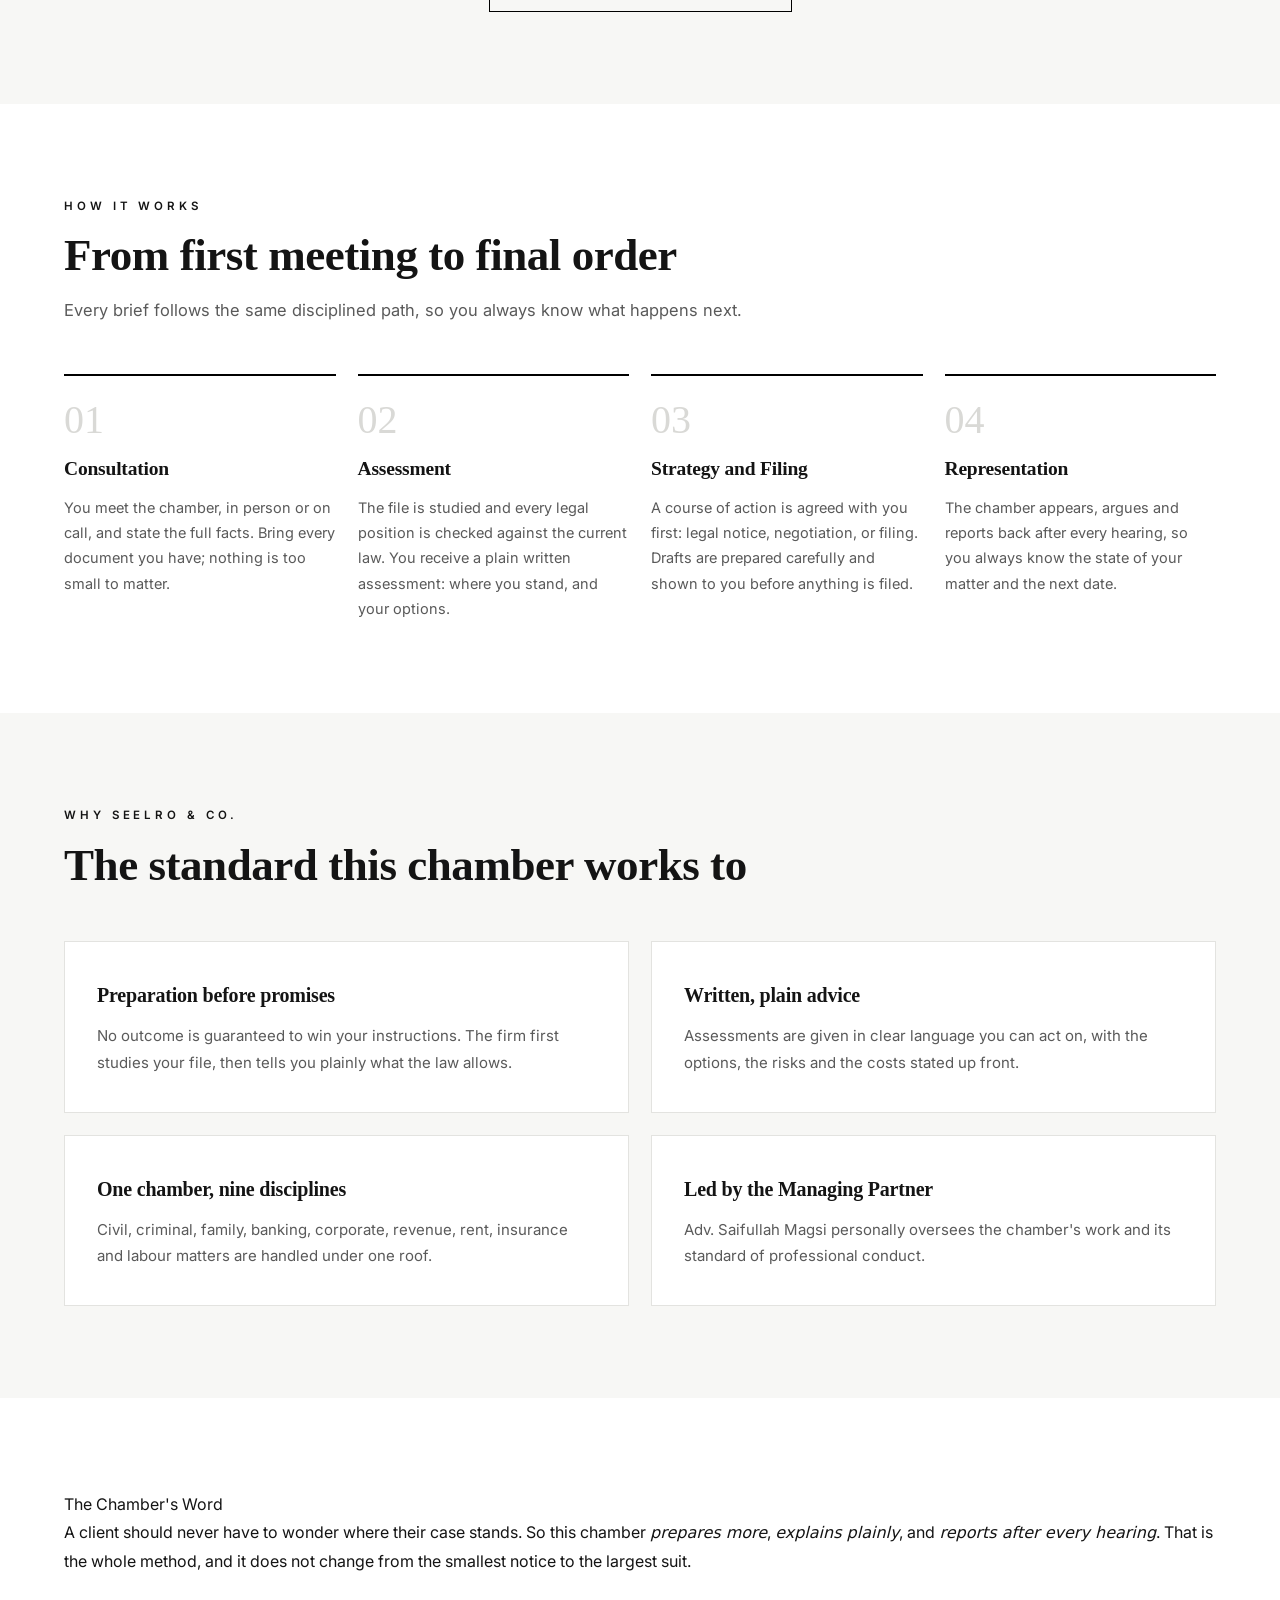
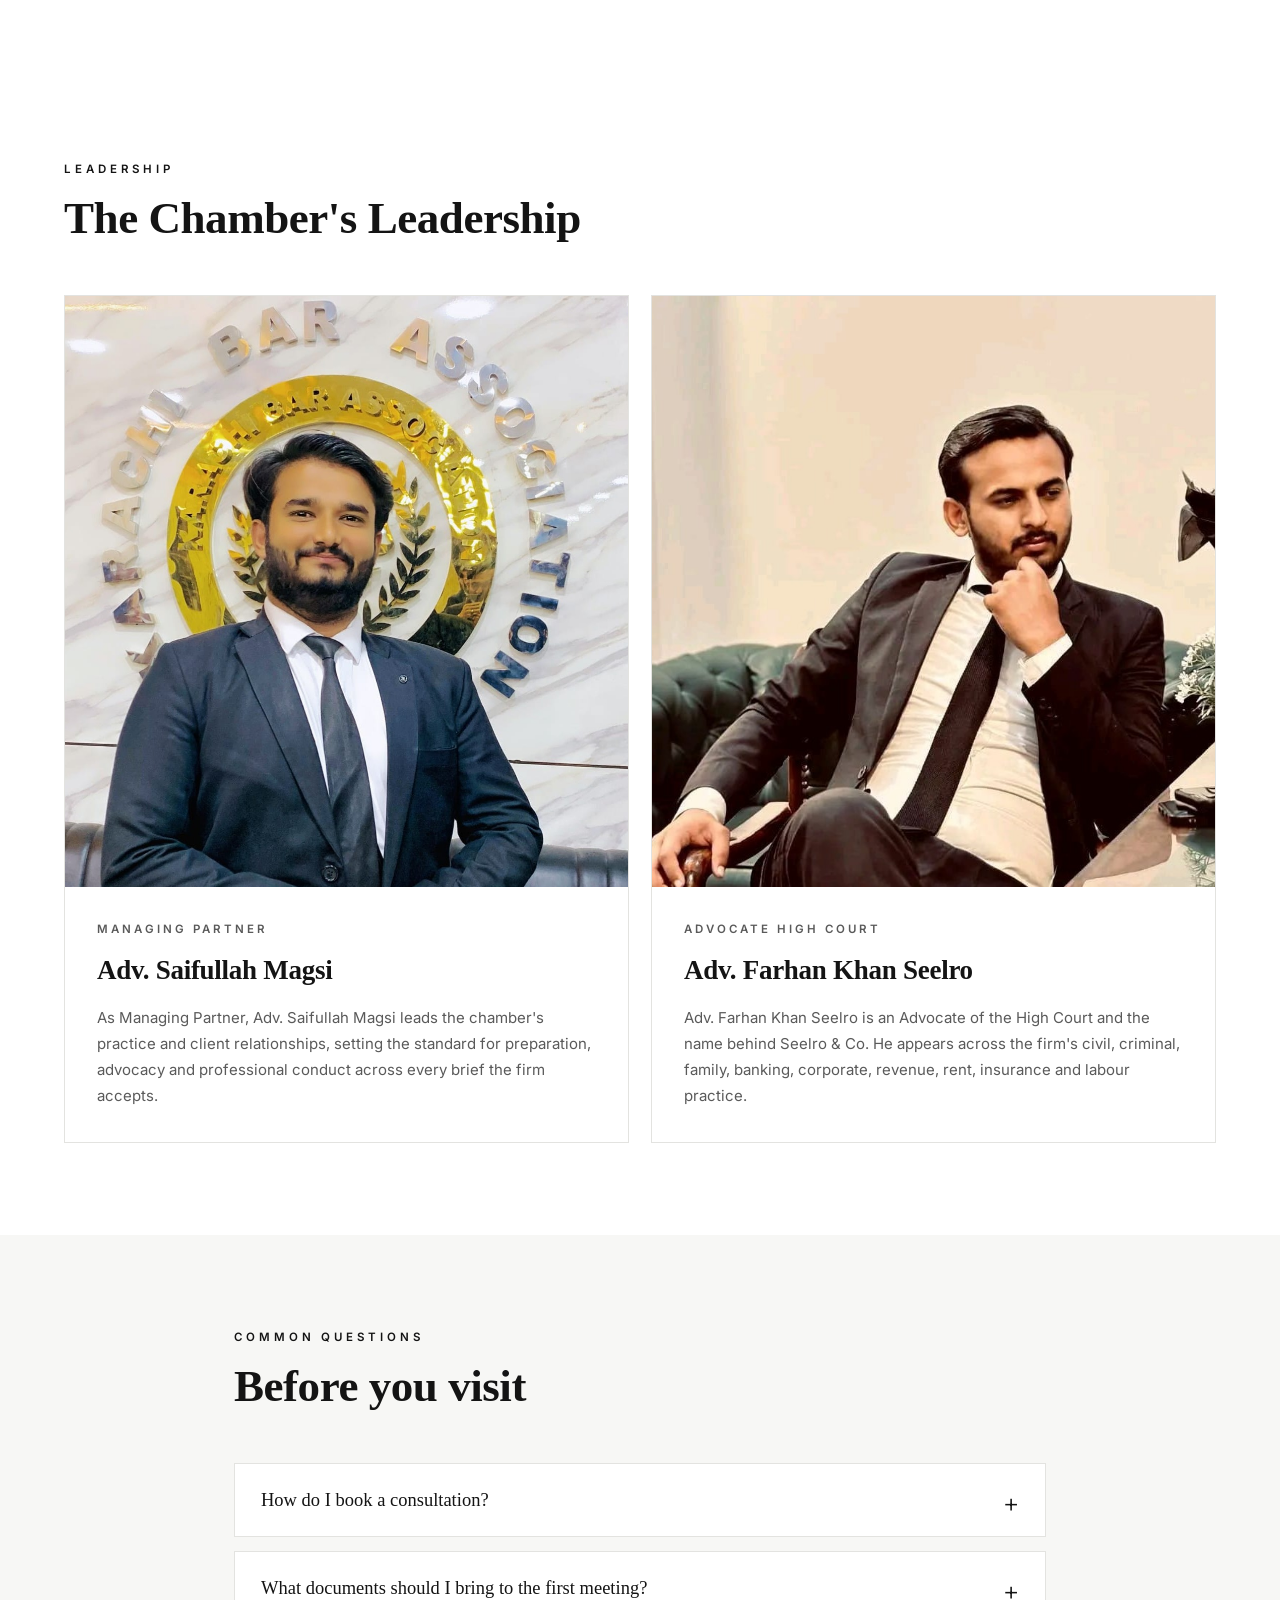
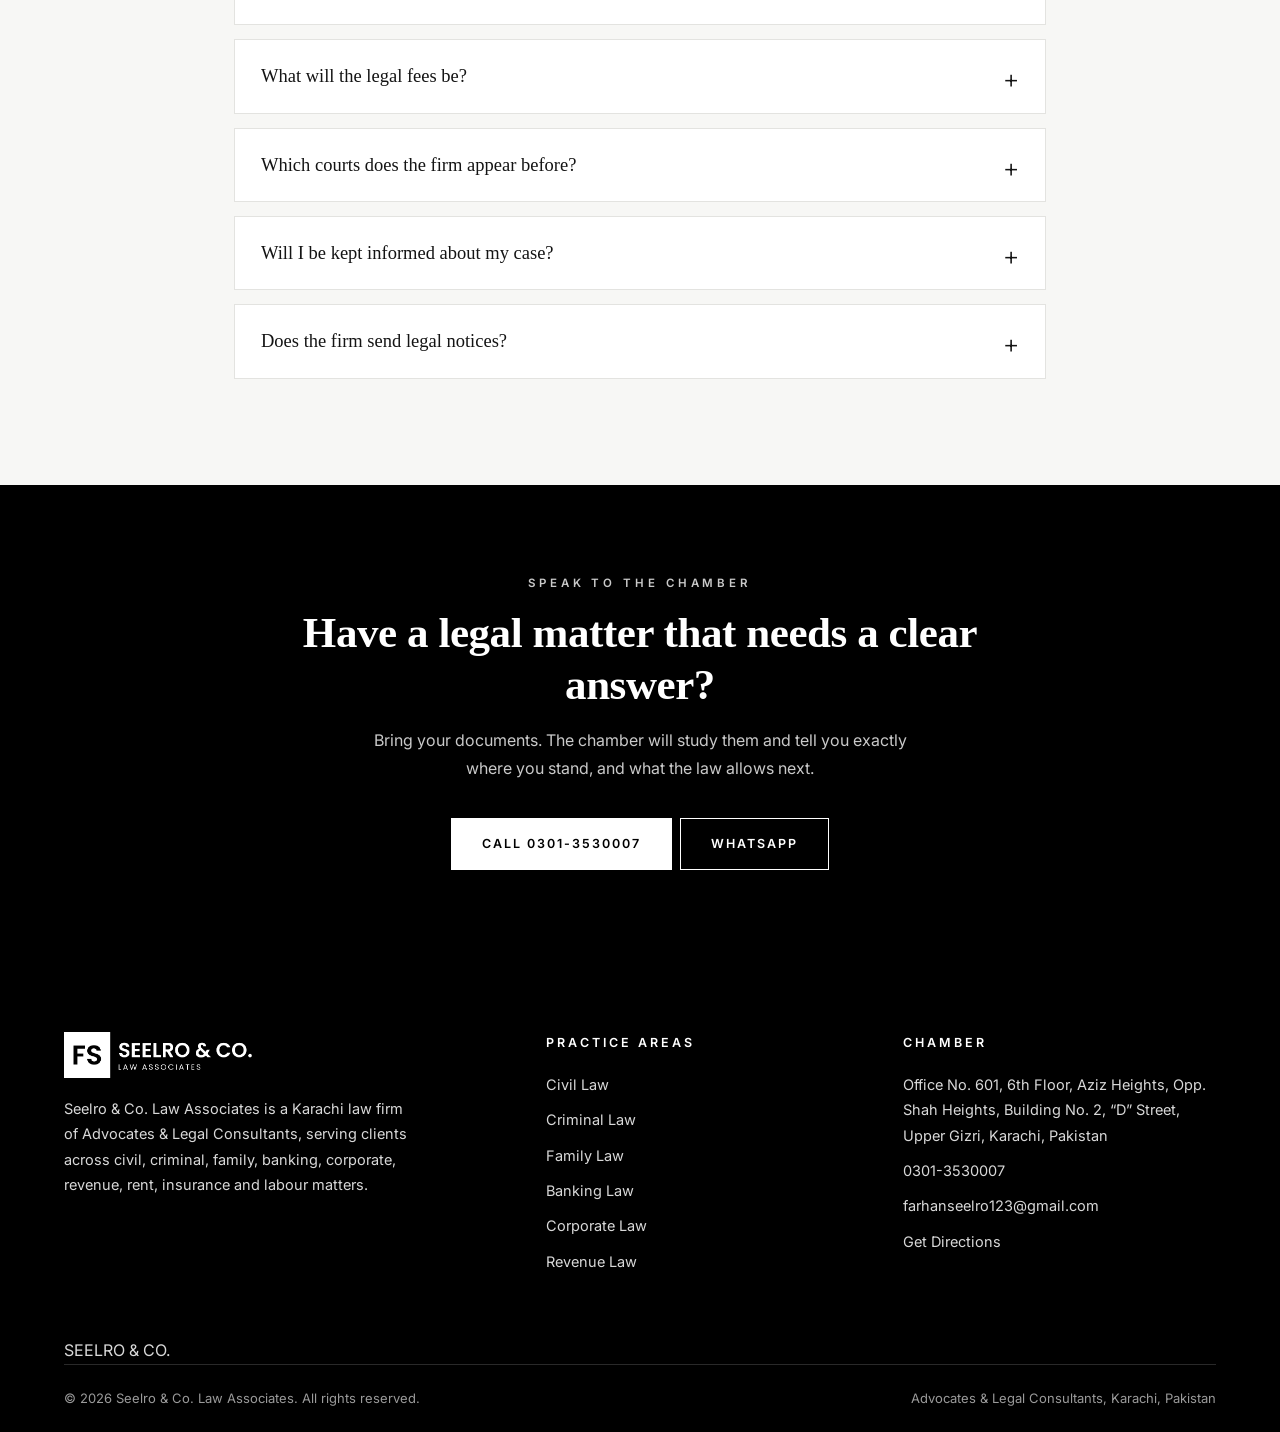
==== commit a4b18a5f: "Seelro & Co. website: add index.html" ====
--- a/index.html
+++ b/index.html
@@ -125,6 +125,13 @@
 </div>
 </section>
 
+<section class="manifesto">
+<div class="wrap rv">
+<div class="kick">The Chamber's Word</div>
+<p>A client should never have to wonder where their case stands. So this chamber <em>prepares more</em>, <em>explains plainly</em>, and <em>reports after every hearing</em>. That is the whole method, and it does not change from the smallest notice to the largest suit.</p>
+</div>
+</section>
+
 <section>
 <div class="wrap">
 <div class="sec-head rv">
@@ -198,6 +205,7 @@
 </ul>
 </div>
 </div>
+<div class="wordmark">SEELRO &amp; CO.</div>
 <div class="fine">
 <span>&copy; 2026 Seelro &amp; Co. Law Associates. All rights reserved.</span>
 <span>Advocates &amp; Legal Consultants, Karachi, Pakistan</span>
--- a/assets/css/style.css
+++ b/assets/css/style.css
@@ -2,7 +2,8 @@
 *{margin:0;padding:0;box-sizing:border-box}
 html{scroll-behavior:smooth}
 body{font-family:'Inter',system-ui,sans-serif;color:var(--ink);background:var(--white);line-height:1.75;font-size:16px;-webkit-font-smoothing:antialiased}
-h1,h2,h3,.serif{font-family:'Fraunces',Georgia,serif;font-weight:700}
+h1,h2,h3,.serif{font-family:'Fraunces',Georgia,serif;font-weight:700;letter-spacing:-.01em}
+::selection{background:#000;color:#fff}
 a{color:inherit;text-decoration:none}
 img{max-width:100%;display:block}
 .wrap{max-width:1200px;margin:0 auto;padding:0 24px}
@@ -28,10 +29,14 @@
 .btn.whitefill{background:#fff;color:var(--black);border-color:#fff}
 .btn.whitefill:hover{background:transparent;color:#fff}
 .burger{display:none;background:none;border:0;font-size:26px;cursor:pointer;line-height:1}
-.hero{background:var(--black);color:#fff;padding:118px 0 0;position:relative;overflow:hidden}
+.hero{background:var(--black);color:#fff;padding:118px 0 0;position:relative;overflow:hidden;background-image:repeating-linear-gradient(115deg,rgba(255,255,255,.028) 0 2px,transparent 2px 14px)}
 .hero:before{content:"";position:absolute;inset:0;background:radial-gradient(ellipse 70% 55% at 78% 8%,rgba(255,255,255,.09),transparent 60%);pointer-events:none}
 .hero:after{content:"S&Co.";position:absolute;right:-26px;top:6px;font-family:'Fraunces',serif;font-size:290px;color:rgba(255,255,255,.04);line-height:1;pointer-events:none}
 .hero .kicker{color:#cfcfcf}
+.hero-grid{display:grid;grid-template-columns:1.12fr .88fr;gap:54px;align-items:center;position:relative;z-index:1}
+.hero-img{border:1px solid rgba(255,255,255,.4);padding:10px;background:rgba(255,255,255,.05);box-shadow:16px 16px 0 rgba(255,255,255,.13)}
+.hero-img img{width:100%;height:auto}
+.hero-img .cap{font-size:11.5px;letter-spacing:.18em;text-transform:uppercase;color:#c9c9c9;padding-top:10px;text-align:center}
 .hero h1{font-size:clamp(44px,6.6vw,80px);line-height:1.06;max-width:860px;margin:24px 0 22px;position:relative;z-index:1}
 .hero h1 em{font-style:italic;font-weight:600}
 .hero p.lead{font-size:18.5px;color:#dcdcdc;max-width:660px;font-weight:300;position:relative;z-index:1}
@@ -70,7 +75,7 @@
 .team-card h3{font-size:27px;margin:8px 0 10px}
 .team-card p{color:var(--grey);font-size:15px}
 .split{display:grid;grid-template-columns:1fr 1fr;gap:58px;align-items:center}
-.split .frame{border:1.5px solid var(--black);padding:12px;background:#fff}
+.split .frame{border:1.5px solid var(--black);padding:12px;background:#fff;box-shadow:16px 16px 0 rgba(0,0,0,.08)}
 .split .frame img{width:100%}
 .checklist{list-style:none;margin-top:22px}
 .checklist li{padding:11px 0 11px 34px;position:relative;border-bottom:1px solid var(--line);font-size:15.5px}
@@ -115,5 +120,5 @@
 .wa-float:hover{background:#222}
 .callbar{display:none}
 @media(max-width:1000px){.steps{grid-template-columns:1fr 1fr}}
-@media(max-width:900px){.grid.c3{grid-template-columns:1fr 1fr}.split,.contact-grid{grid-template-columns:1fr}footer .cols{grid-template-columns:1fr 1fr}}
+@media(max-width:900px){.hero-grid{grid-template-columns:1fr}.grid.c3{grid-template-columns:1fr 1fr}.split,.contact-grid{grid-template-columns:1fr}footer .cols{grid-template-columns:1fr 1fr}}
 @media(max-width:640px){.grid.c3,.grid.c2,.steps{grid-template-columns:1fr}.nav ul{display:none;position:absolute;top:100%;left:0;right:0;background:#fff;flex-direction:column;padding:18px 24px;border-bottom:1px solid var(--line);gap:14px}.nav ul.open{display:flex}.burger{display:block}.nav .btn{display:none}footer .cols{grid-template-columns:1fr}.stats div{margin-right:20px;padding-right:8px}.callbar{display:flex;position:fixed;left:0;right:0;bottom:0;z-index:59;background:var(--black);color:#fff}.callbar a{flex:1;text-align:center;padding:14px 6px;font-size:12px;letter-spacing:.14em;text-transform:uppercase;font-weight:600}.callbar a+a{border-left:1px solid rgba(255,255,255,.25)}.wa-float{display:none}body{padding-bottom:46px}}
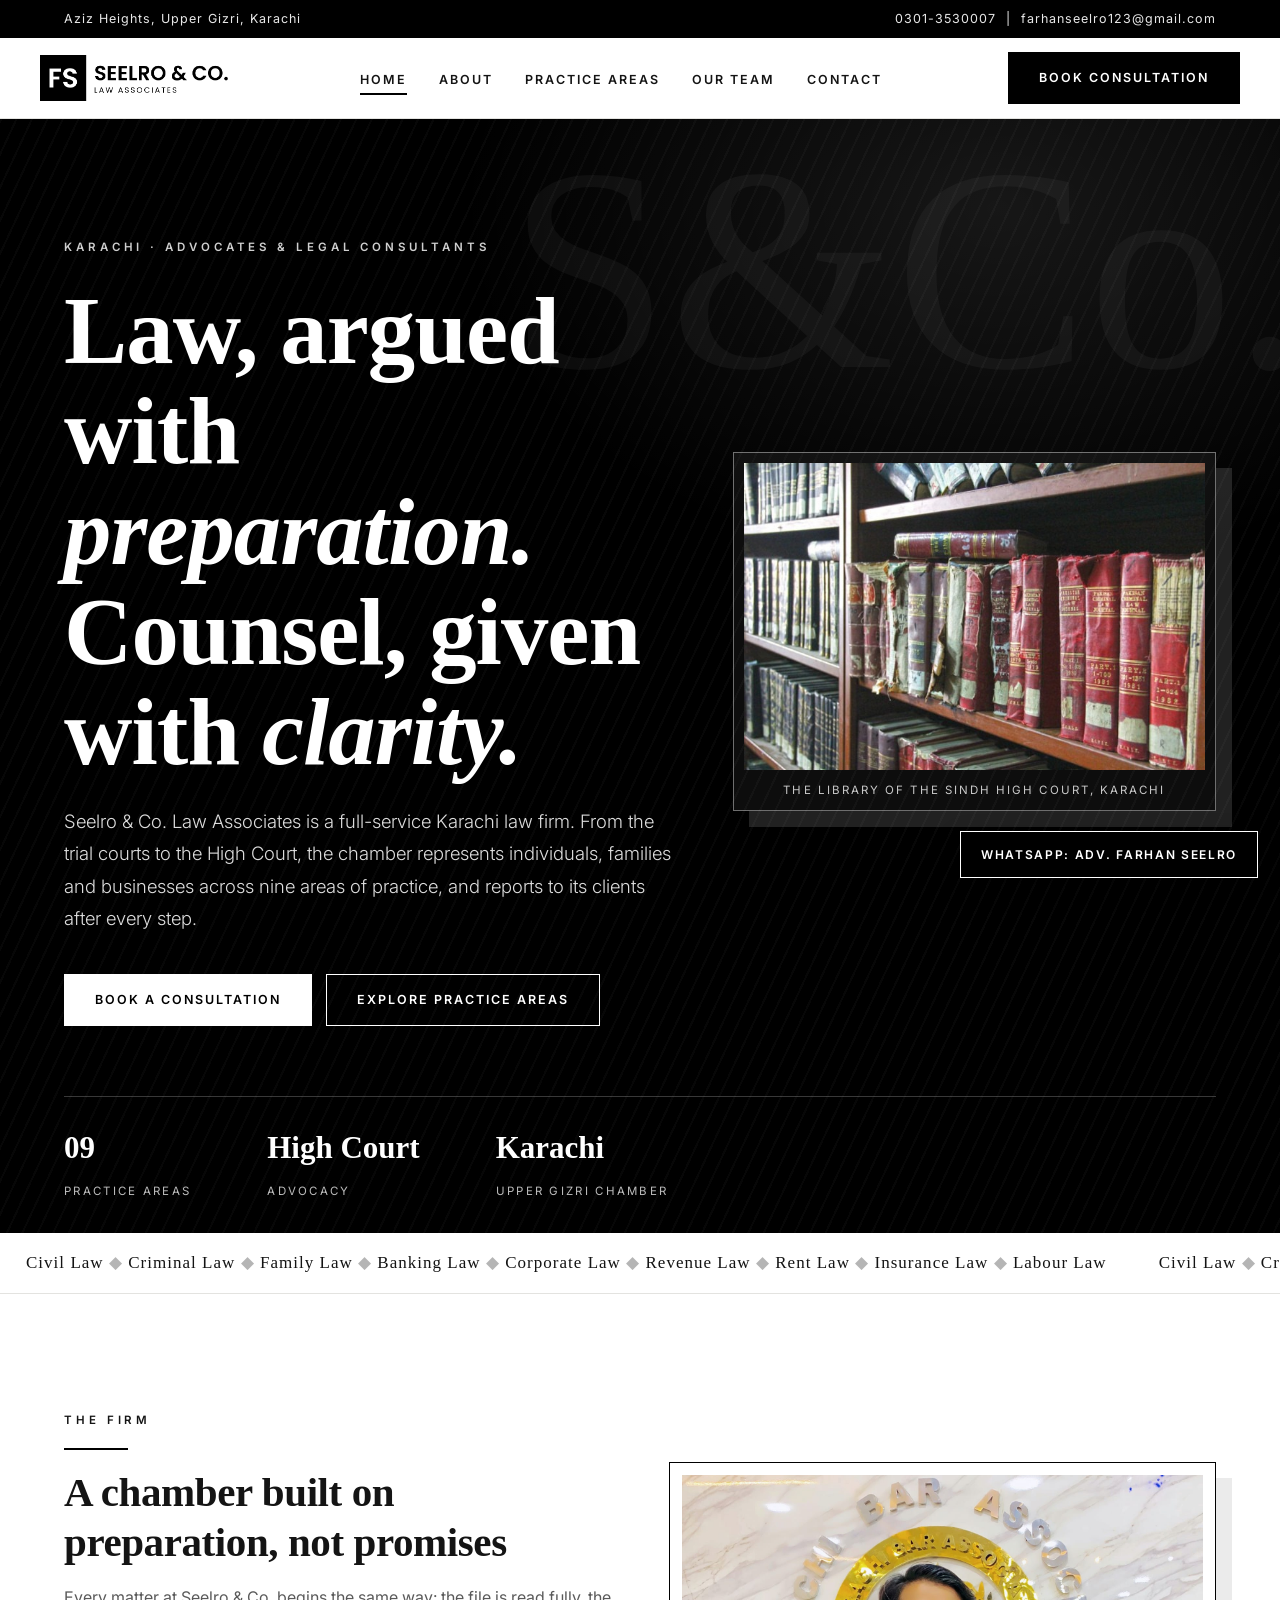
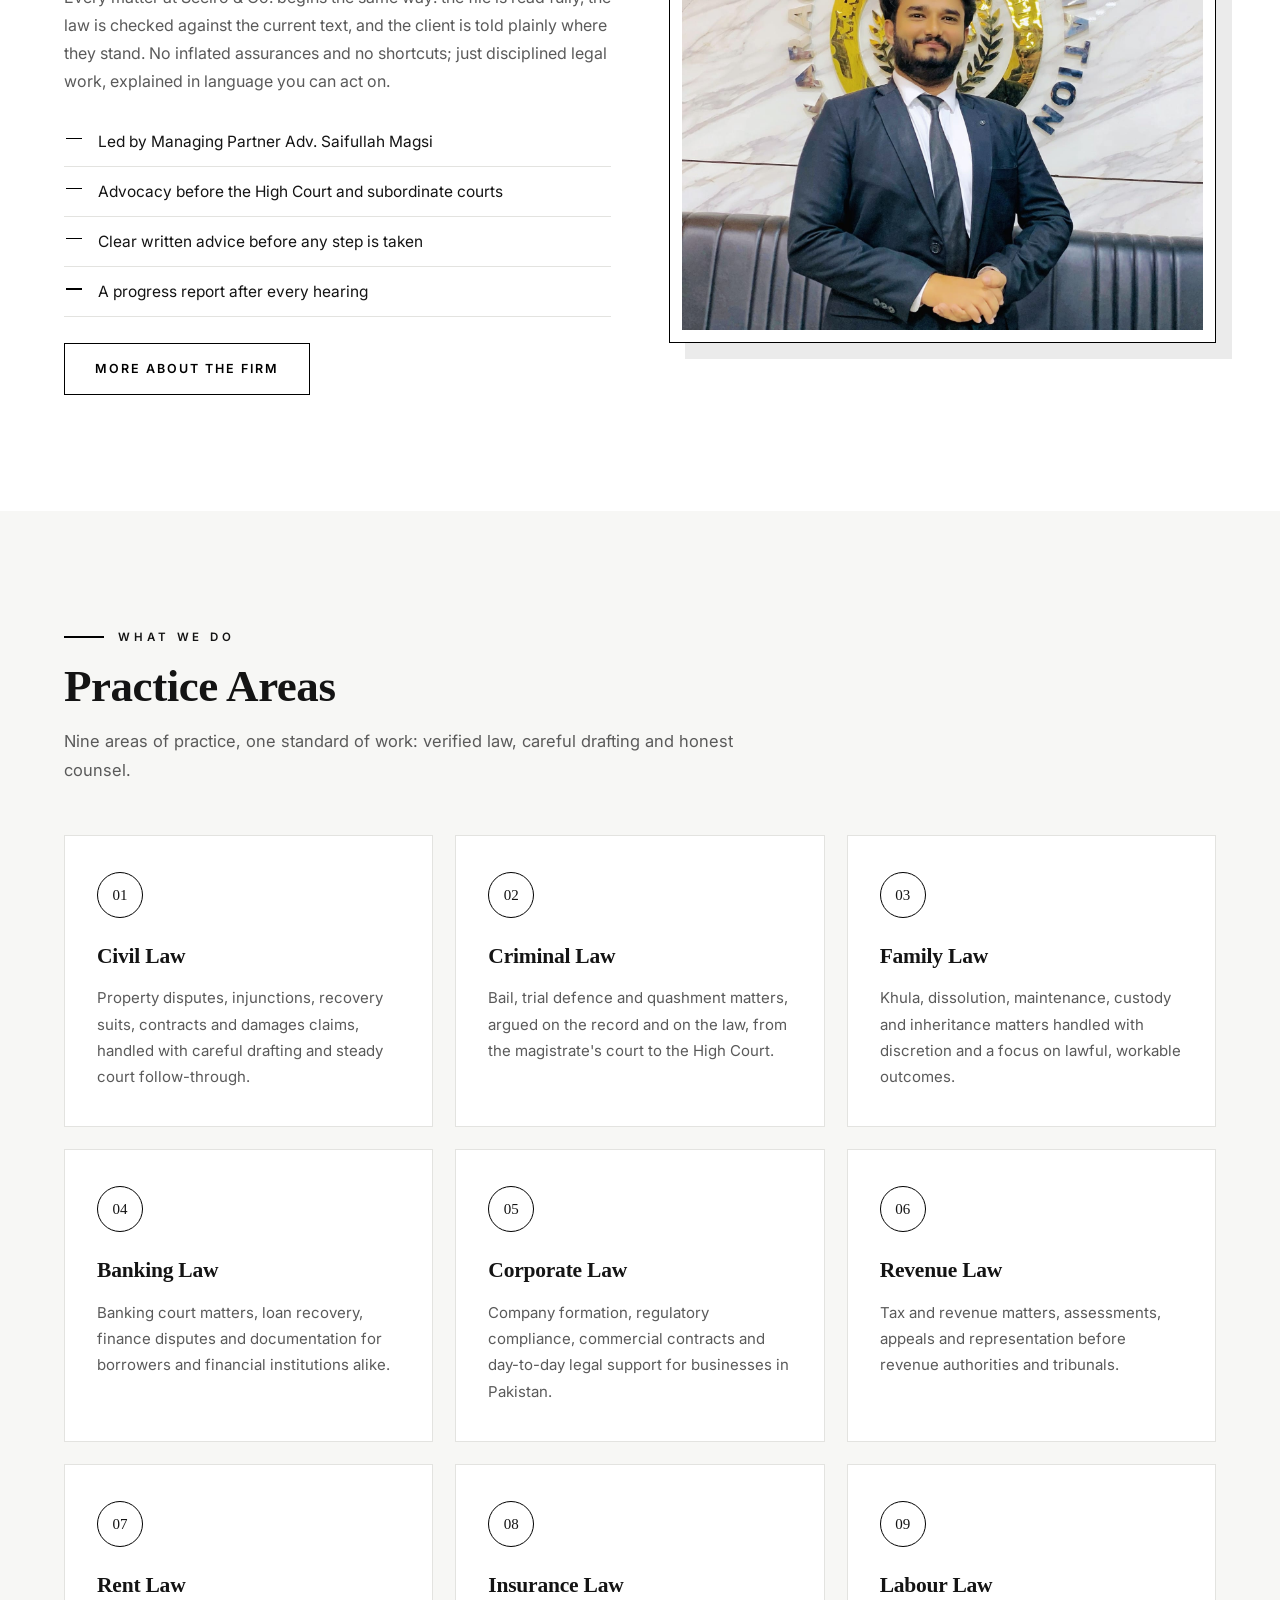
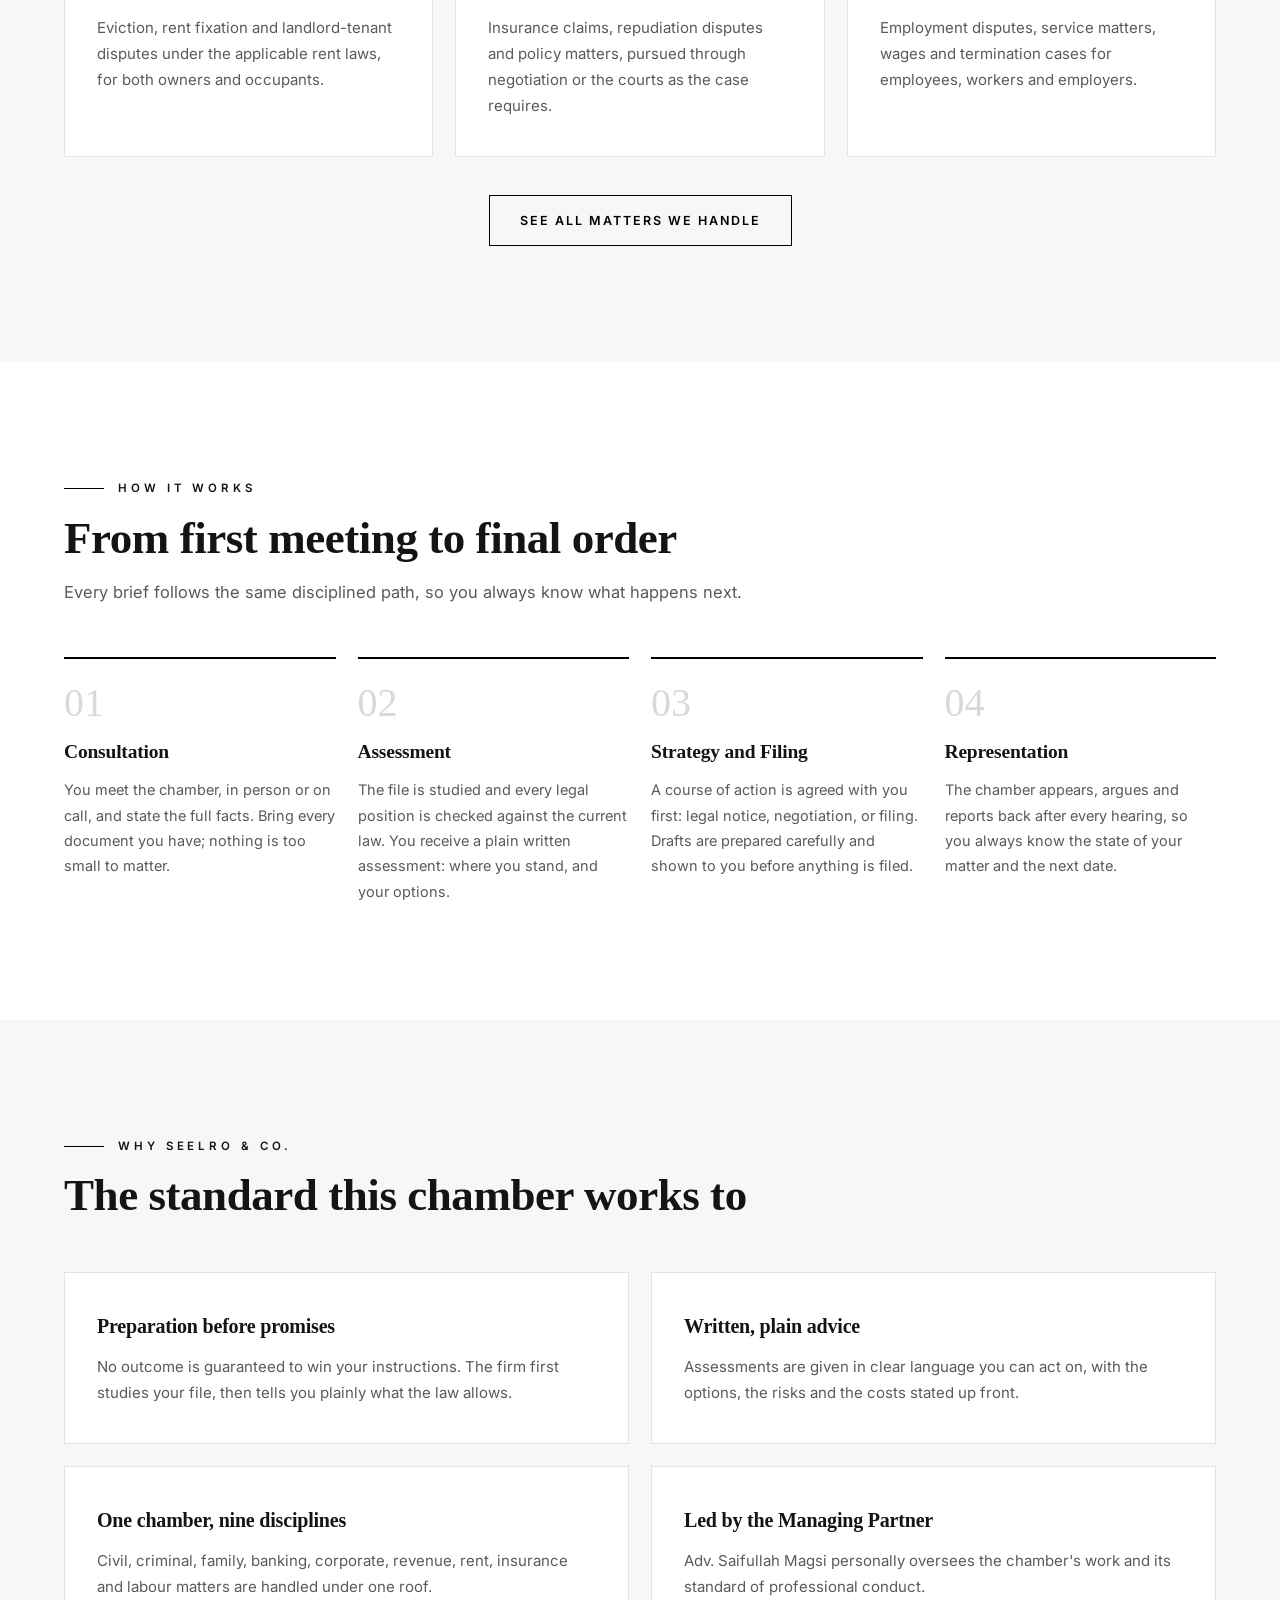
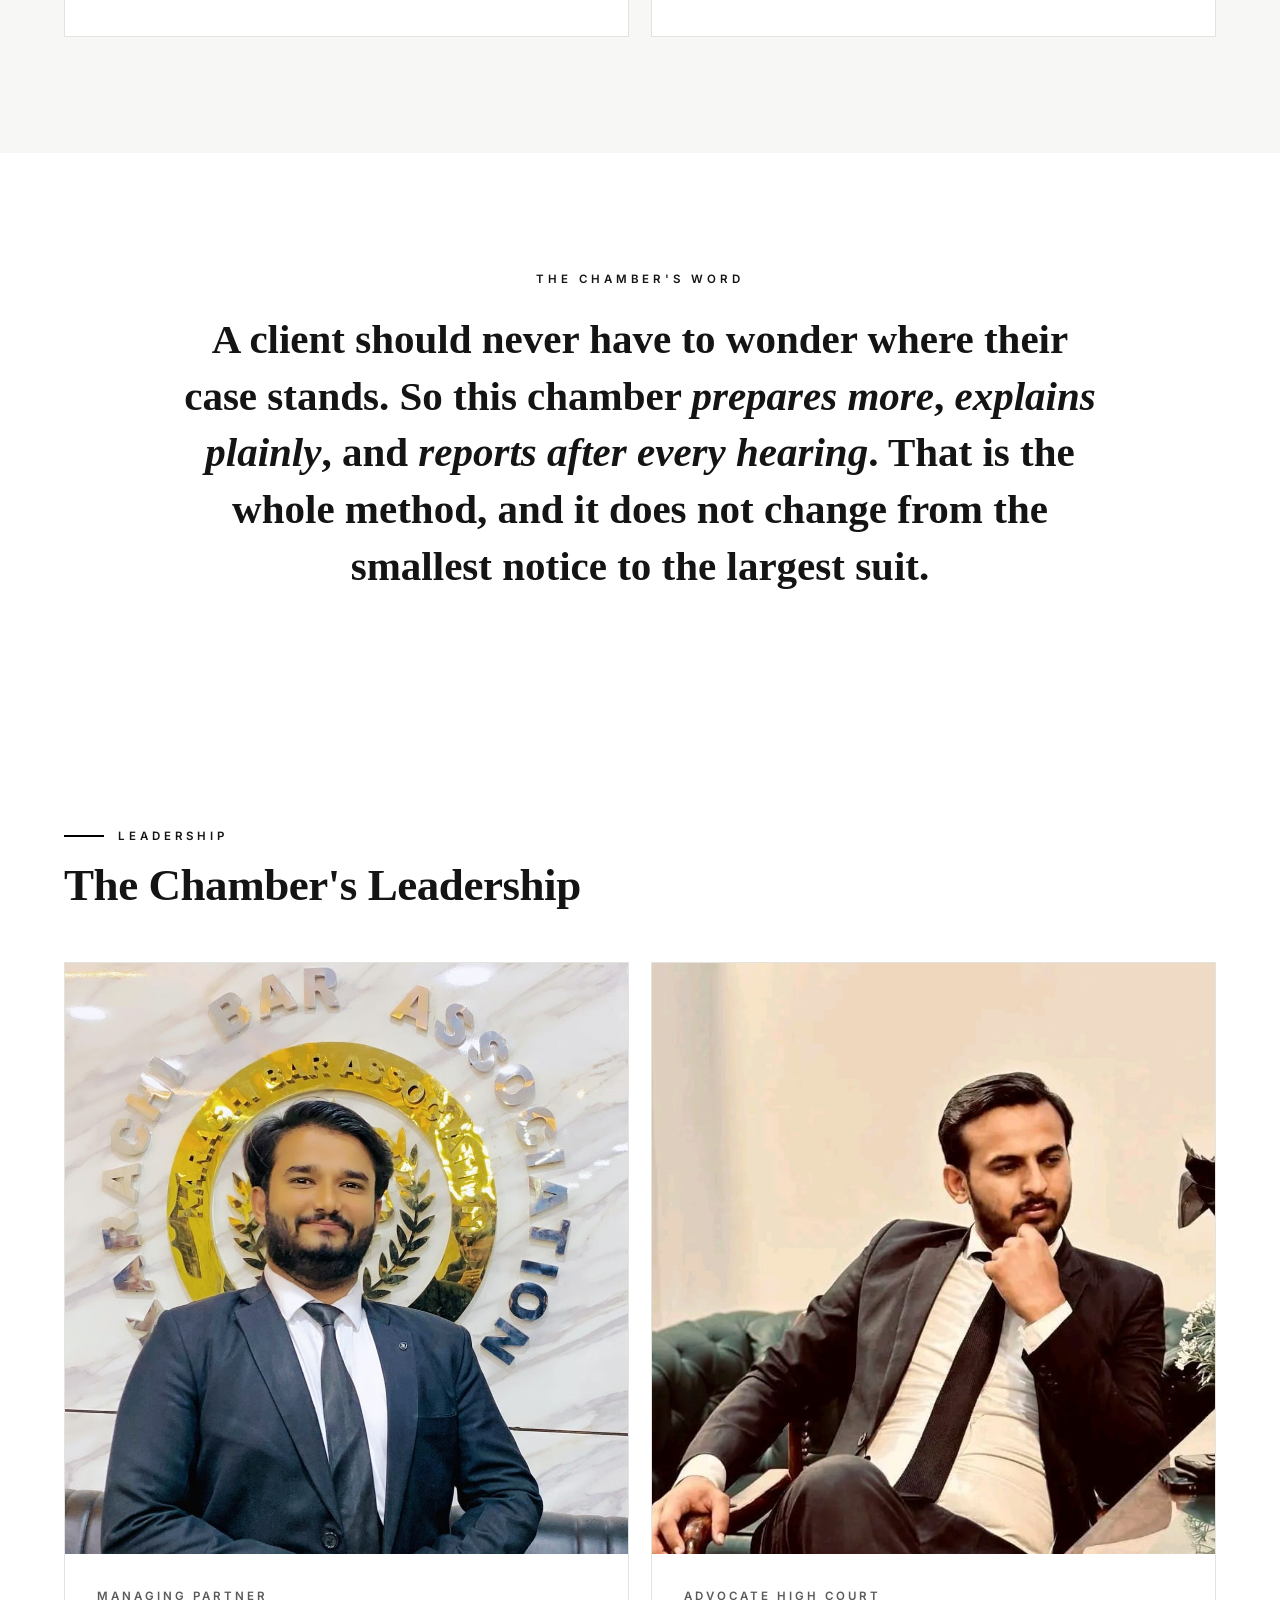
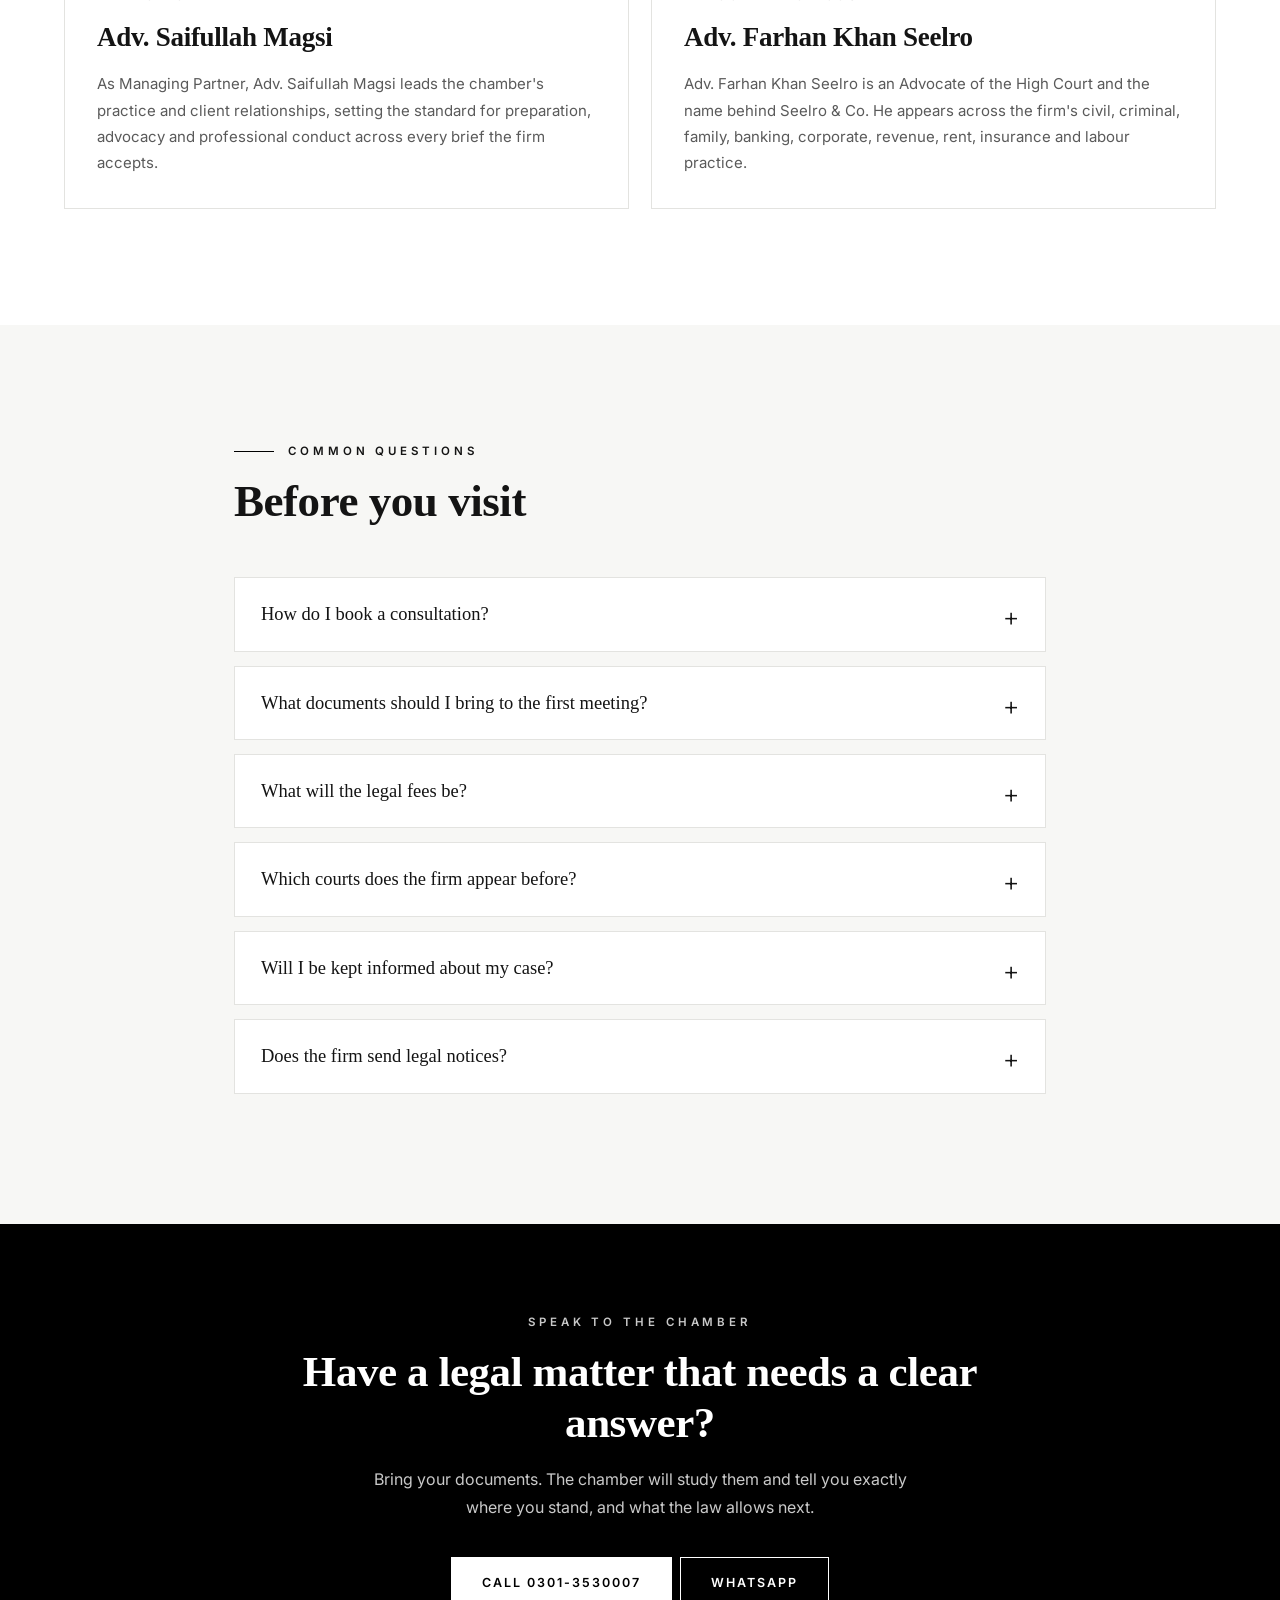
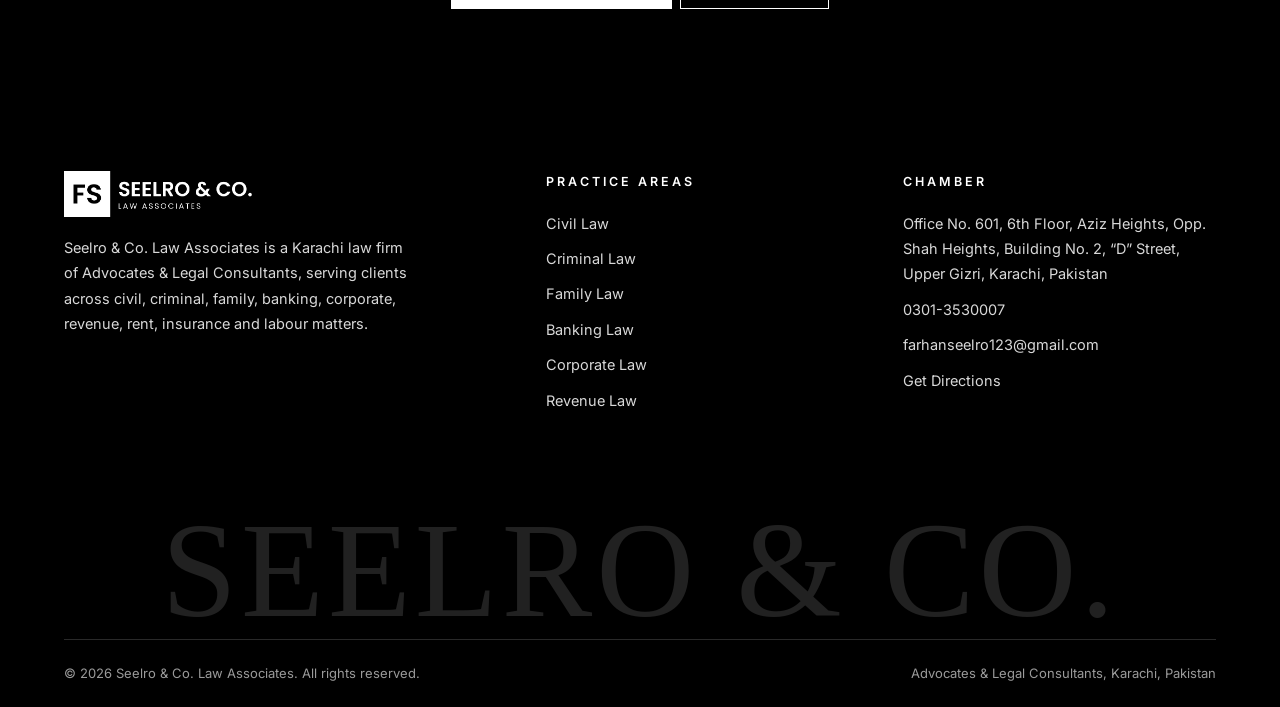
==== commit e3ba2255: "Seelro & Co. website: add index.html" ====
--- a/index.html
+++ b/index.html
@@ -225,7 +225,7 @@
 var n=document.getElementById('cf-name').value.trim(),p=document.getElementById('cf-phone').value.trim(),
 a=document.getElementById('cf-area').value,d=document.getElementById('cf-msg').value.trim();
 var text='Consultation Request, Seelro & Co. Website%0AName: '+encodeURIComponent(n)+'%0APhone: '+encodeURIComponent(p)+'%0AMatter: '+encodeURIComponent(a)+'%0ADetails: '+encodeURIComponent(d);
-window.open('https://wa.me/923013530007?text='+text,'_blank');});}
+var dt=document.getElementById('cf-date'),tm=document.getElementById('cf-time');if(dt&&tm&&(dt.value||tm.value)){text+='%0APreferred appointment: '+encodeURIComponent((dt.value||'')+' '+(tm.value||''));}window.open('https://wa.me/923013530007?text='+text,'_blank');});}
 </script>
 
 </body>
--- a/assets/css/style.css
+++ b/assets/css/style.css
@@ -37,7 +37,7 @@
 .hero-img{border:1px solid rgba(255,255,255,.4);padding:10px;background:rgba(255,255,255,.05);box-shadow:16px 16px 0 rgba(255,255,255,.13)}
 .hero-img img{width:100%;height:auto}
 .hero-img .cap{font-size:11.5px;letter-spacing:.18em;text-transform:uppercase;color:#c9c9c9;padding-top:10px;text-align:center}
-.hero h1{font-size:clamp(44px,6.6vw,80px);line-height:1.06;max-width:860px;margin:24px 0 22px;position:relative;z-index:1}
+.hero h1{font-size:clamp(48px,7.4vw,96px);line-height:1.06;max-width:860px;margin:24px 0 22px;position:relative;z-index:1}
 .hero h1 em{font-style:italic;font-weight:600}
 .hero p.lead{font-size:18.5px;color:#dcdcdc;max-width:660px;font-weight:300;position:relative;z-index:1}
 .hero .cta{margin-top:40px;display:flex;gap:14px;flex-wrap:wrap;position:relative;z-index:1}
@@ -50,7 +50,7 @@
 .marquee span{margin:0 26px}
 .marquee i{font-style:normal;color:#b5b5b5}
 @keyframes mq{from{transform:translateX(0)}to{transform:translateX(-50%)}}
-section{padding:92px 0}
+section{padding:116px 0}
 section.alt{background:var(--soft)}
 .sec-head{max-width:700px;margin-bottom:50px}
 .sec-head h2{font-size:clamp(31px,4vw,45px);line-height:1.15;margin-top:14px}
@@ -122,3 +122,21 @@
 @media(max-width:1000px){.steps{grid-template-columns:1fr 1fr}}
 @media(max-width:900px){.hero-grid{grid-template-columns:1fr}.grid.c3{grid-template-columns:1fr 1fr}.split,.contact-grid{grid-template-columns:1fr}footer .cols{grid-template-columns:1fr 1fr}}
 @media(max-width:640px){.grid.c3,.grid.c2,.steps{grid-template-columns:1fr}.nav ul{display:none;position:absolute;top:100%;left:0;right:0;background:#fff;flex-direction:column;padding:18px 24px;border-bottom:1px solid var(--line);gap:14px}.nav ul.open{display:flex}.burger{display:block}.nav .btn{display:none}footer .cols{grid-template-columns:1fr}.stats div{margin-right:20px;padding-right:8px}.callbar{display:flex;position:fixed;left:0;right:0;bottom:0;z-index:59;background:var(--black);color:#fff}.callbar a{flex:1;text-align:center;padding:14px 6px;font-size:12px;letter-spacing:.14em;text-transform:uppercase;font-weight:600}.callbar a+a{border-left:1px solid rgba(255,255,255,.25)}.wa-float{display:none}body{padding-bottom:46px}}
+/* luxury pass 2026-10-29 */
+.nav ul a{position:relative}
+.nav ul a:after{content:"";position:absolute;left:0;bottom:-2px;height:2px;width:0;background:#000;transition:width .3s ease}
+.nav ul a:hover:after,.nav ul a.active:after{width:100%}
+.btn{transition:all .3s ease}
+.btn:hover{letter-spacing:.24em}
+.card{position:relative;overflow:hidden}
+.card:before{content:"";position:absolute;top:0;left:0;height:3px;width:0;background:#000;transition:width .4s ease;z-index:1}
+.card:hover:before{width:100%}
+.team-card .photo img{transition:transform .9s ease}
+.team-card:hover .photo img{transform:scale(1.045)}
+.sec-head .kicker{display:flex;align-items:center;gap:14px}
+.sec-head .kicker:before{content:"";width:40px;height:1.5px;background:#000;flex:none}
+.manifesto{background:#fff;text-align:center}
+.manifesto .kick{letter-spacing:.34em;text-transform:uppercase;font-size:11.5px;font-weight:600}
+.manifesto p{font-family:'Fraunces',Georgia,serif;font-size:clamp(26px,3.6vw,41px);line-height:1.38;max-width:920px;margin:22px auto 0;font-weight:600}
+.manifesto p em{font-style:italic}
+.wordmark{font-family:'Fraunces',Georgia,serif;font-size:clamp(50px,10.6vw,148px);line-height:.96;color:rgba(255,255,255,.13);text-align:center;padding:30px 0 4px;letter-spacing:.03em;white-space:nowrap;overflow:hidden}
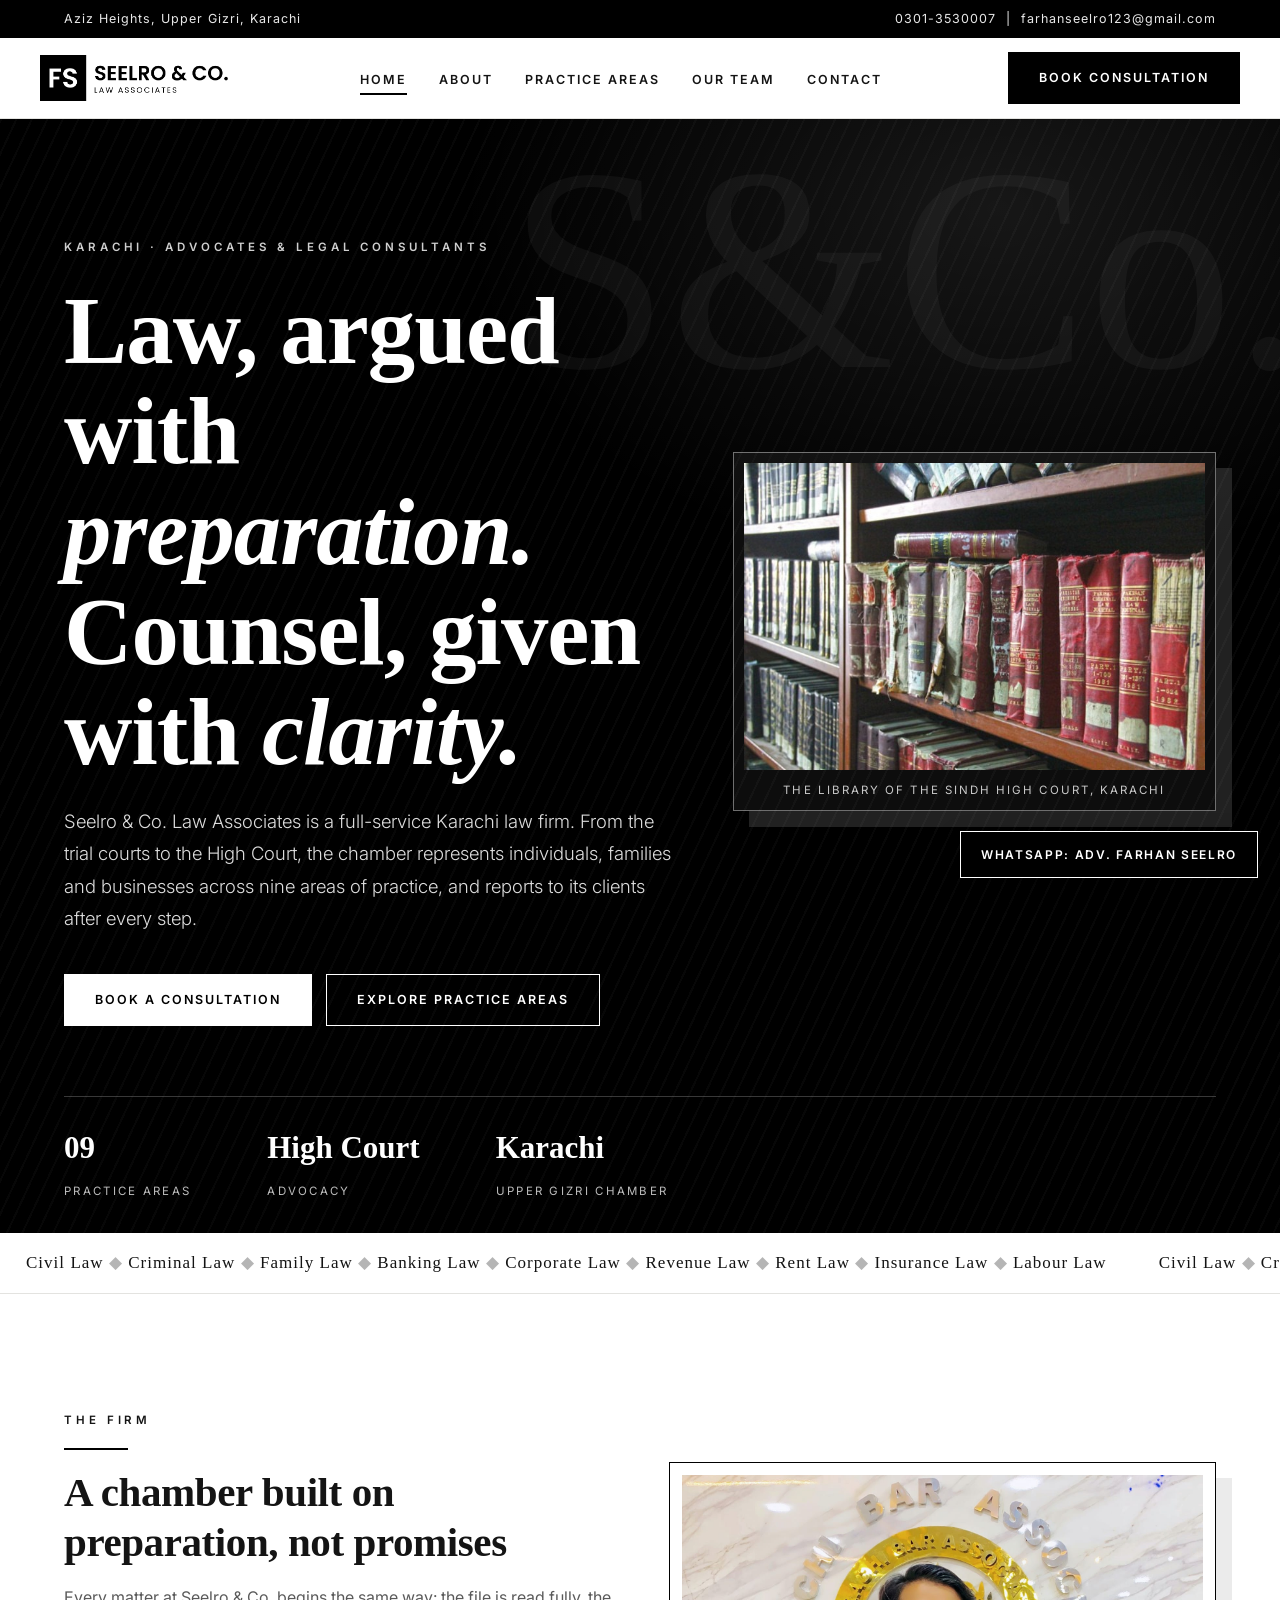
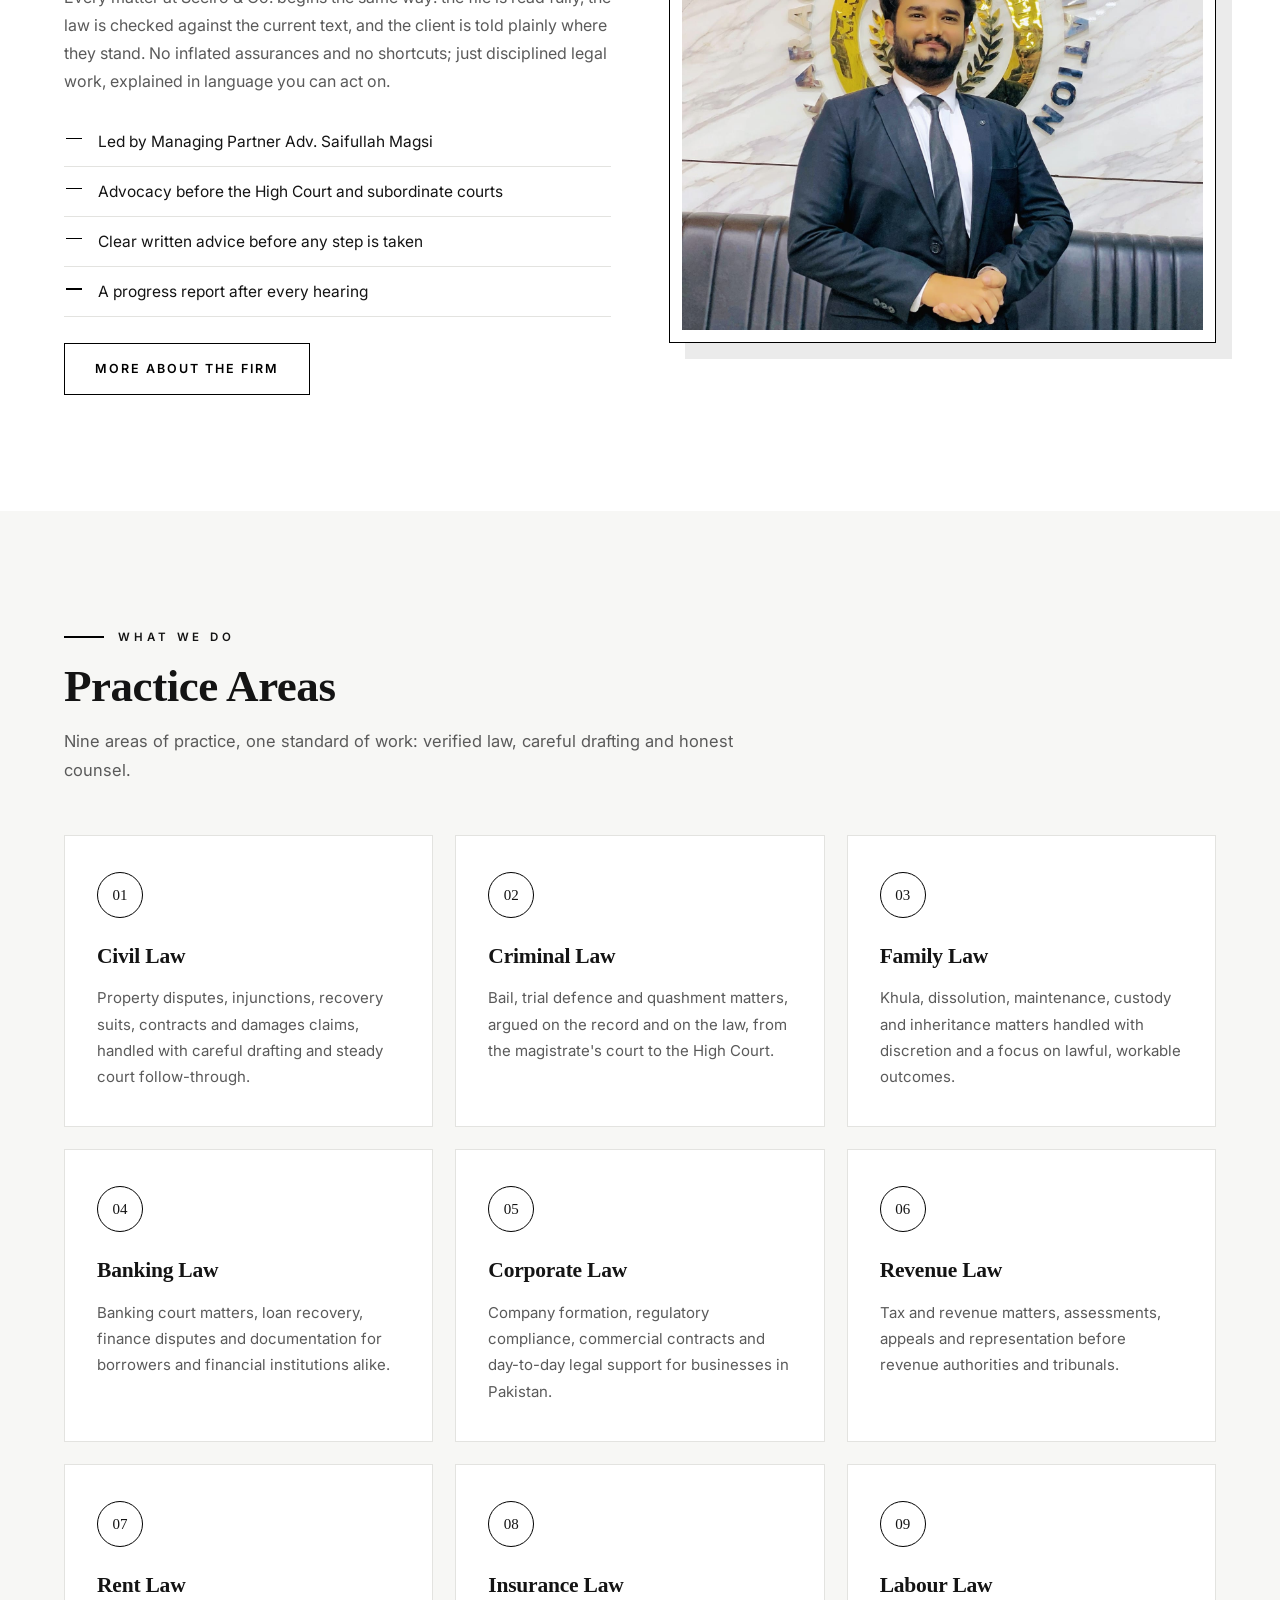
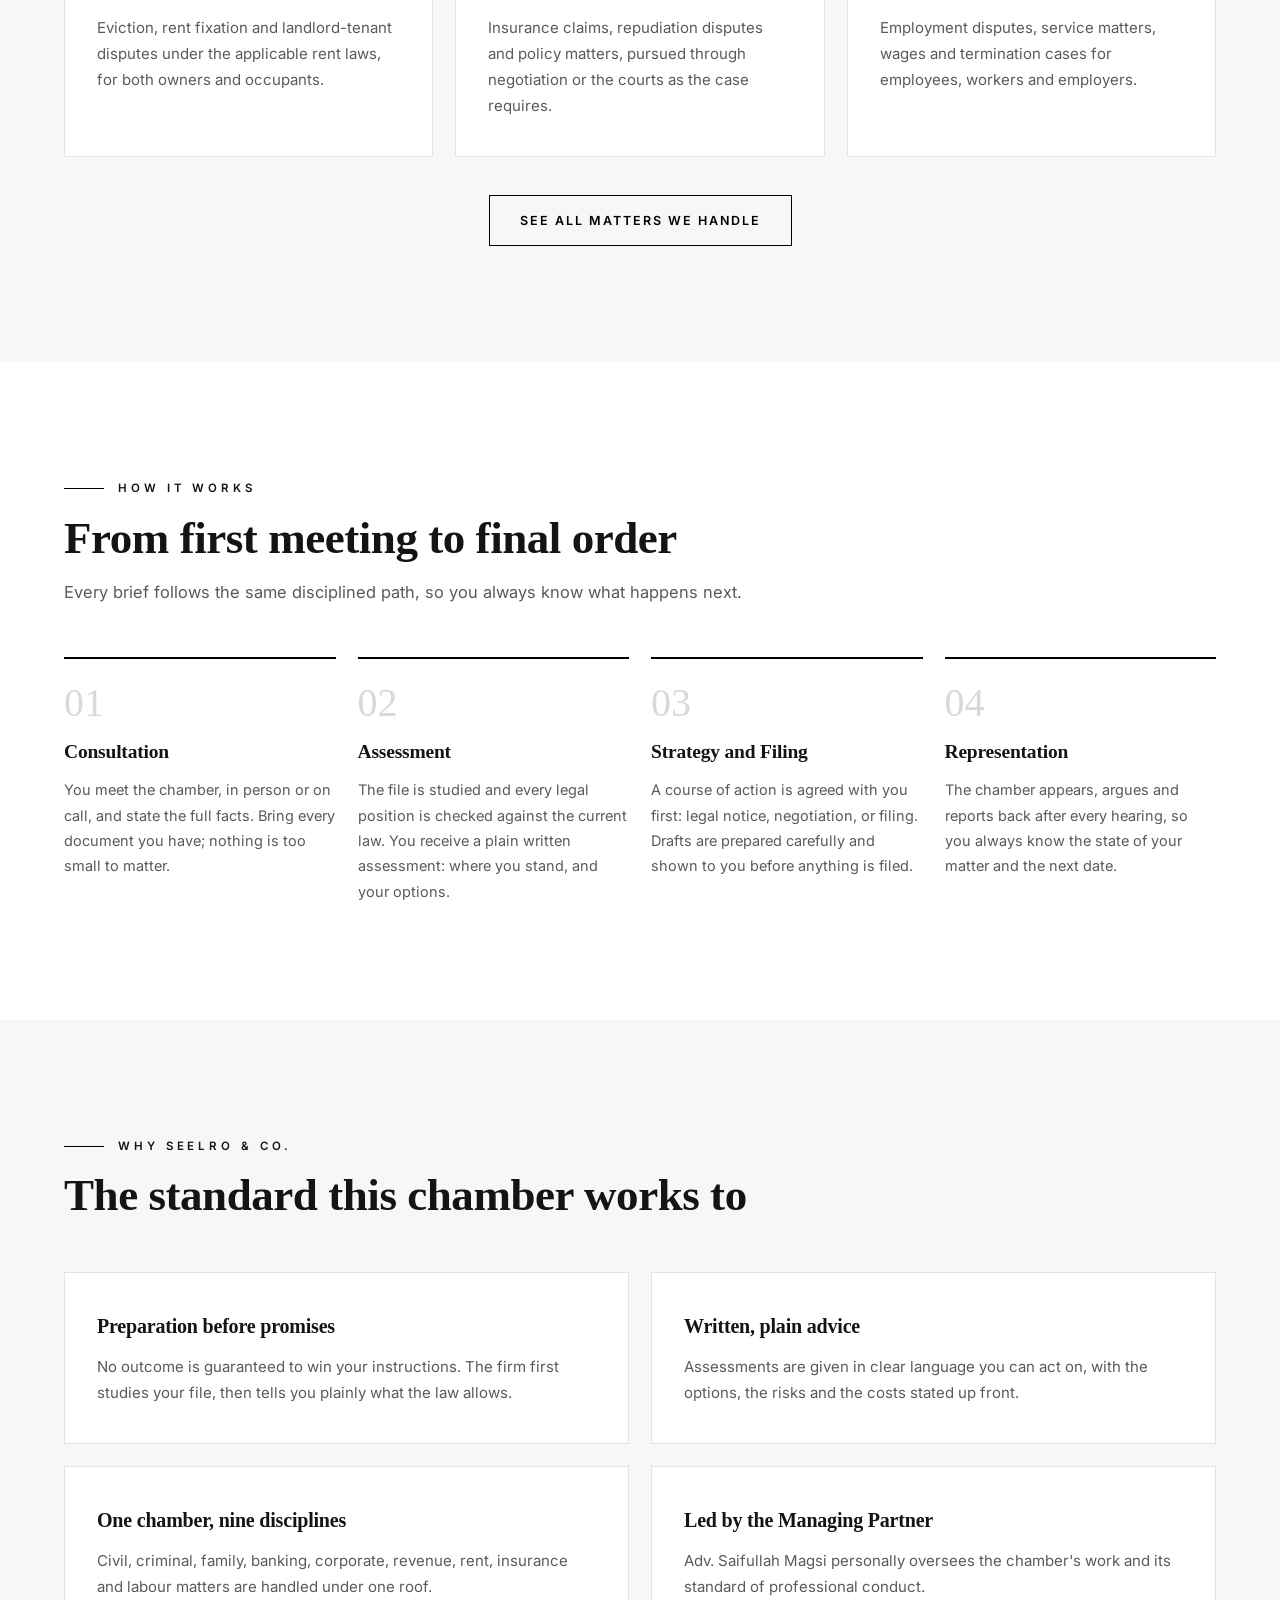
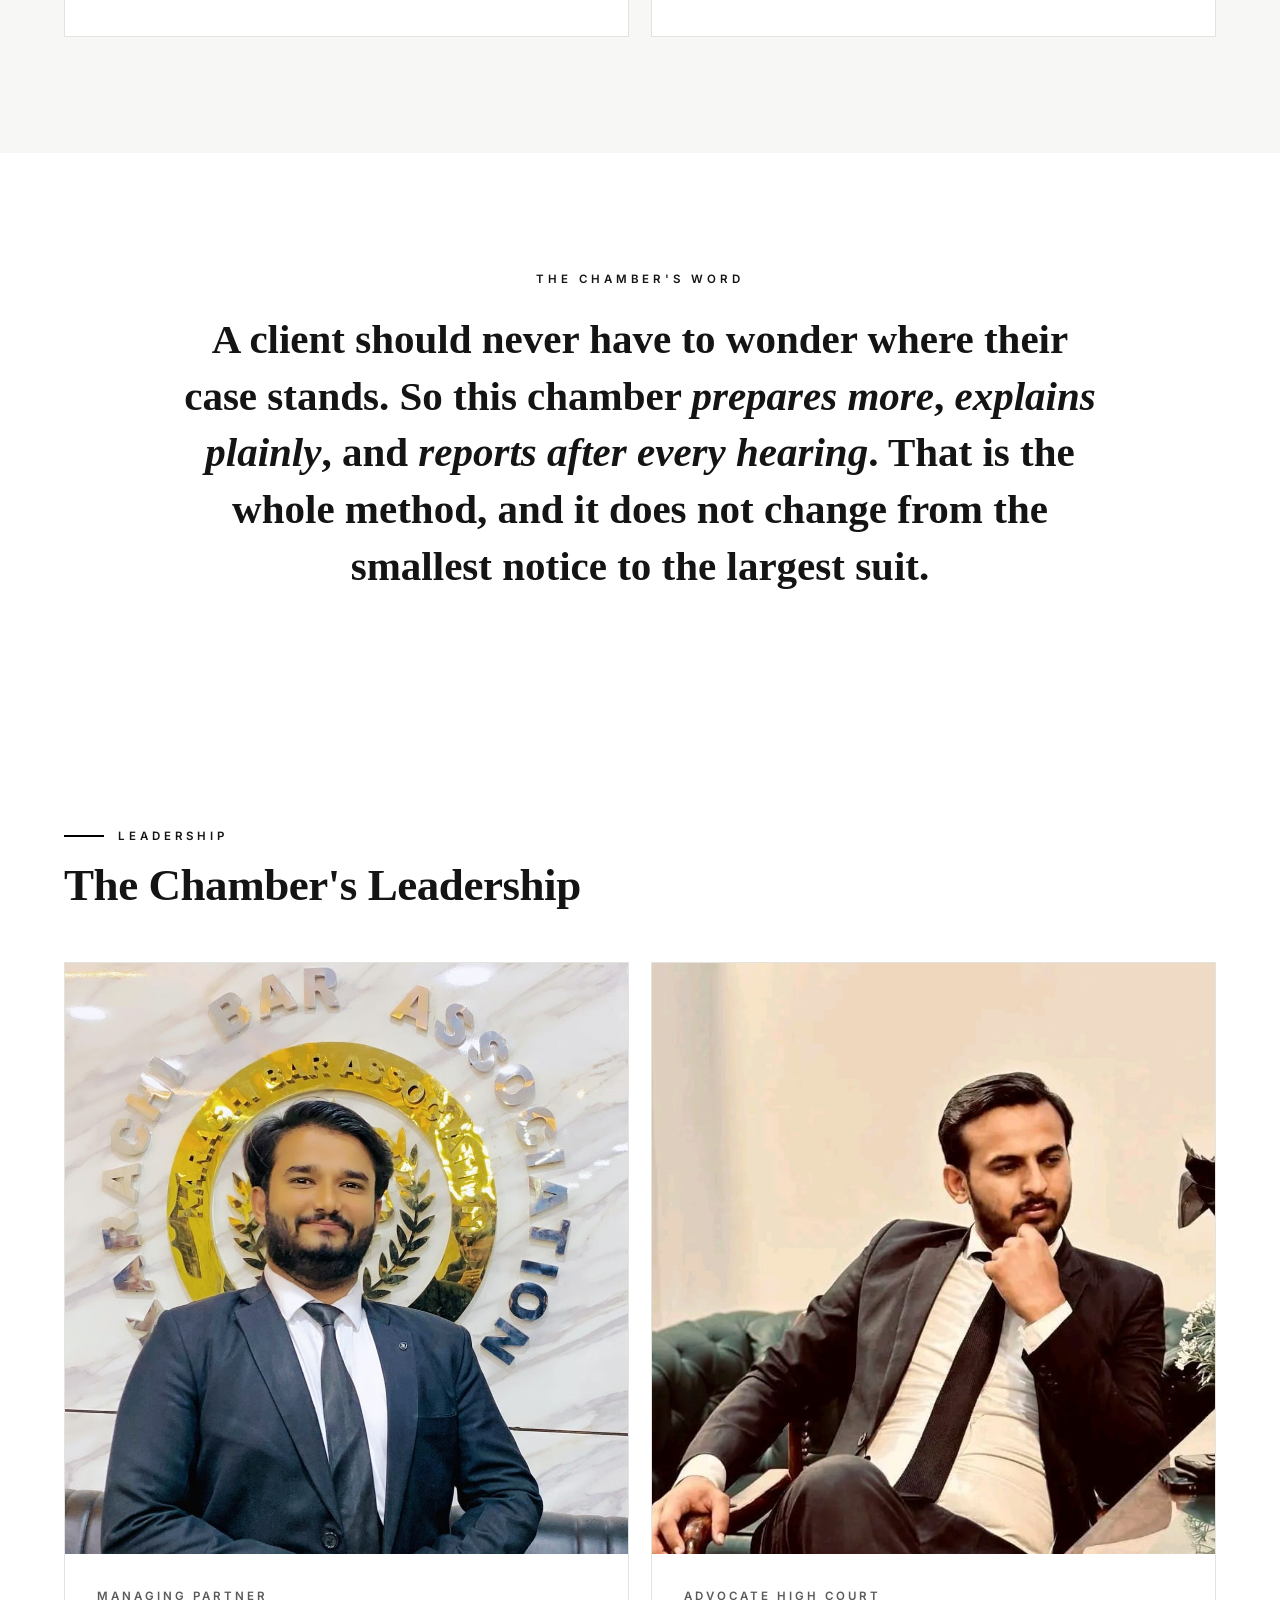
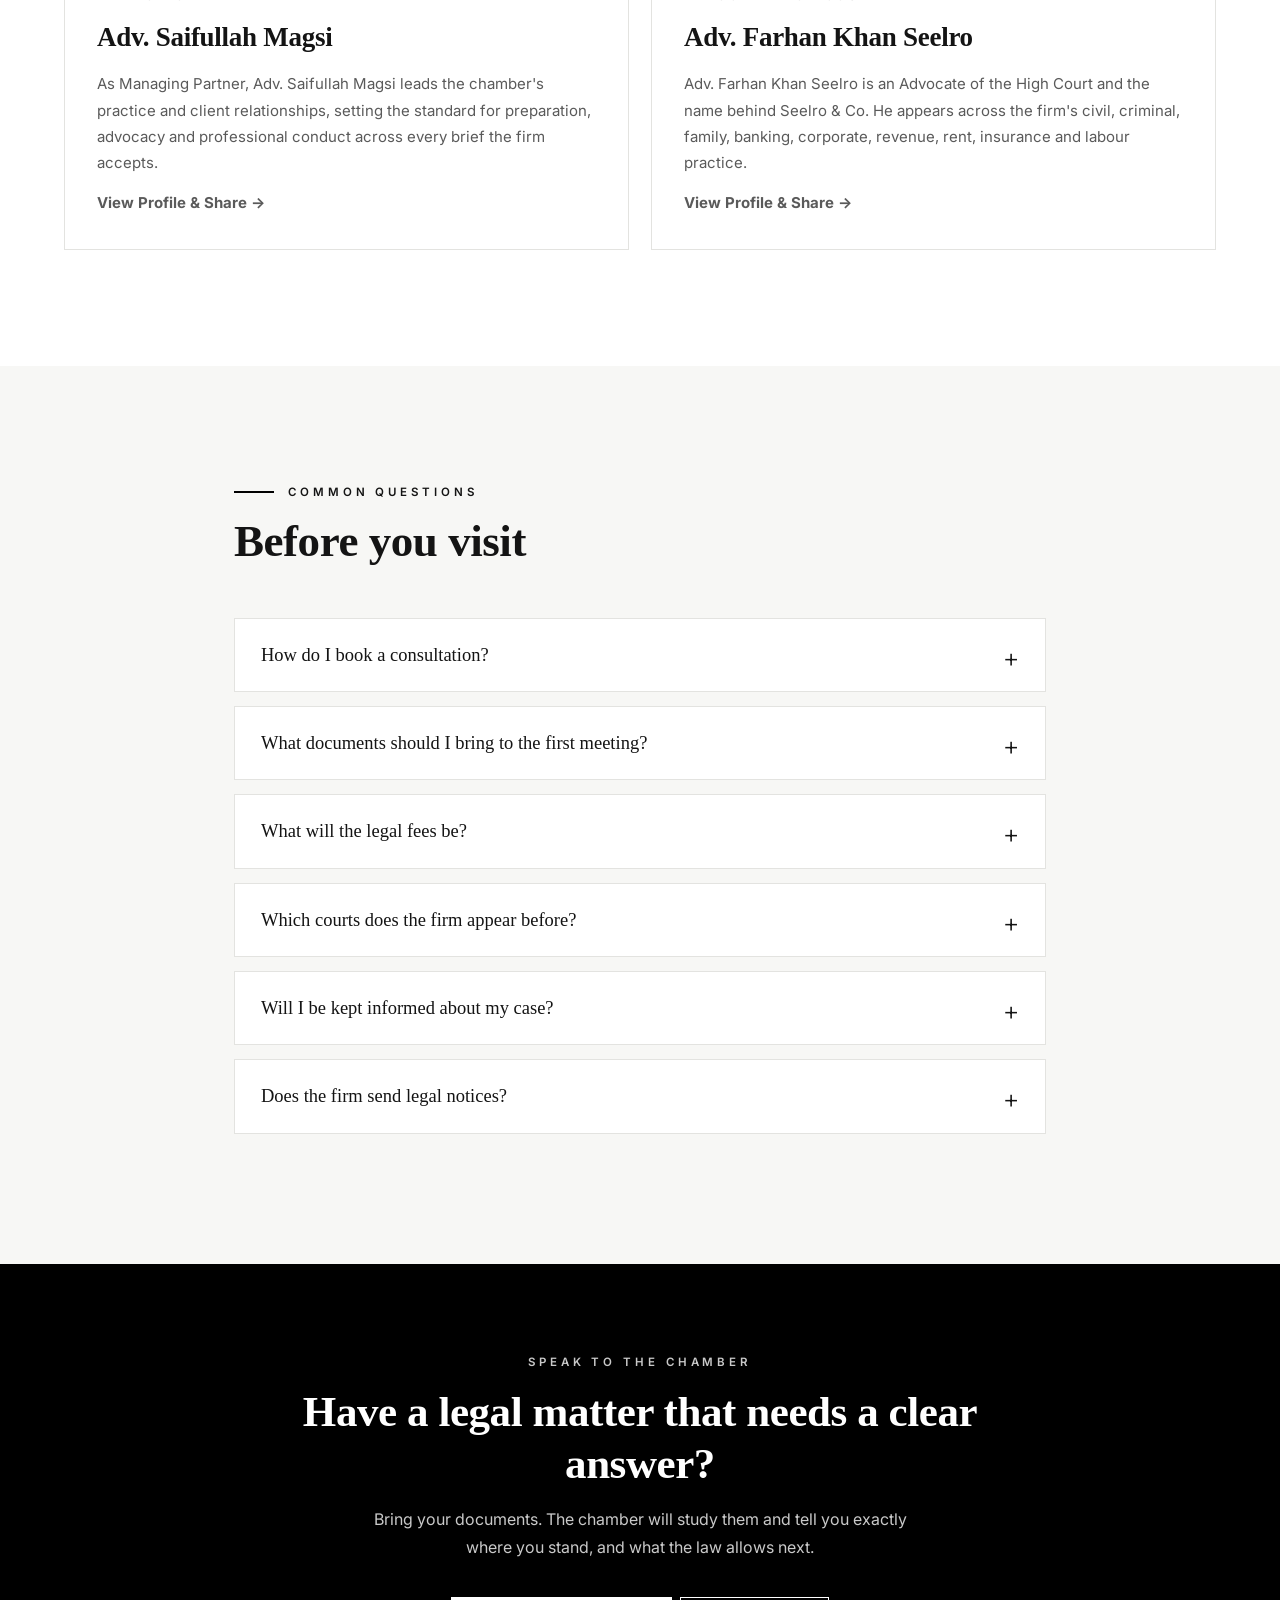
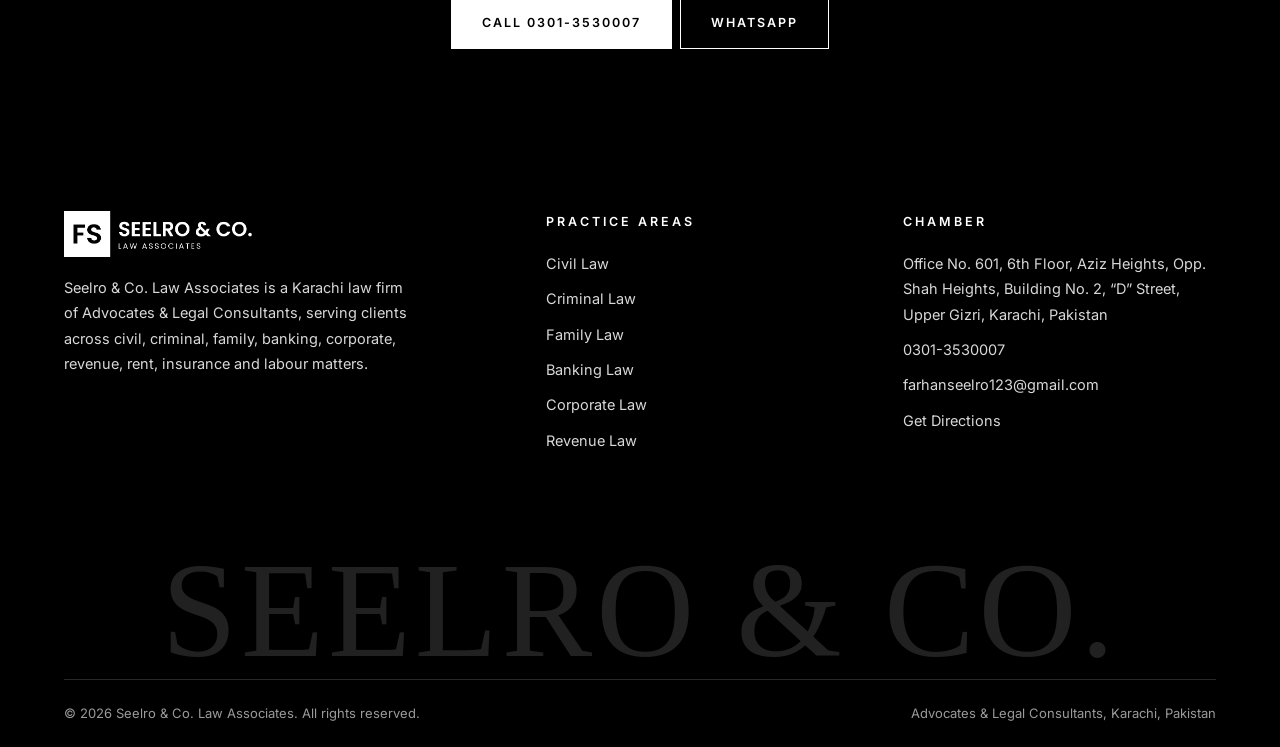
==== commit 5909b7ed: "Seelro & Co. website: add index.html" ====
--- a/index.html
+++ b/index.html
@@ -145,6 +145,7 @@
 <div class="role">Managing Partner</div>
 <h3>Adv. Saifullah Magsi</h3>
 <p>As Managing Partner, Adv. Saifullah Magsi leads the chamber's practice and client relationships, setting the standard for preparation, advocacy and professional conduct across every brief the firm accepts.</p>
+<p style="margin-top:14px"><a href="profile-magsi.html"><b>View Profile &amp; Share &rarr;</b></a></p>
 </div>
 </div>
 <div class="team-card rv">
@@ -153,6 +154,7 @@
 <div class="role">Advocate High Court</div>
 <h3>Adv. Farhan Khan Seelro</h3>
 <p>Adv. Farhan Khan Seelro is an Advocate of the High Court and the name behind Seelro &amp; Co. He appears across the firm's civil, criminal, family, banking, corporate, revenue, rent, insurance and labour practice.</p>
+<p style="margin-top:14px"><a href="profile-farhan.html"><b>View Profile &amp; Share &rarr;</b></a></p>
 </div>
 </div>
 </div>
@@ -220,6 +222,8 @@
 if(b){b.addEventListener('click',function(){m.classList.toggle('open')});}
 var io=new IntersectionObserver(function(es){es.forEach(function(e){if(e.isIntersecting){e.target.classList.add('in');io.unobserve(e.target);}})},{threshold:.1});
 document.querySelectorAll('.rv').forEach(function(el){io.observe(el);});
+document.querySelectorAll('[data-copy]').forEach(function(el){el.addEventListener('click',function(ev){ev.preventDefault();var u=el.getAttribute('data-copy');if(navigator.clipboard){navigator.clipboard.writeText(u).then(function(){el.textContent='Link Copied';setTimeout(function(){el.textContent='Copy Link';},1800);});}});});
+document.querySelectorAll('[data-share]').forEach(function(el){el.addEventListener('click',function(ev){ev.preventDefault();var u=el.getAttribute('data-share');if(navigator.share){navigator.share({title:document.title,text:document.title,url:u});}else if(navigator.clipboard){navigator.clipboard.writeText(u);el.textContent='Link Copied';}});});
 var f=document.getElementById('consultForm');
 if(f){f.addEventListener('submit',function(ev){ev.preventDefault();
 var n=document.getElementById('cf-name').value.trim(),p=document.getElementById('cf-phone').value.trim(),
--- a/assets/css/style.css
+++ b/assets/css/style.css
@@ -66,6 +66,8 @@
 .card ul{list-style:none;margin-top:14px;border-top:1px solid var(--line)}
 .card ul li{font-size:14px;color:var(--grey);padding:7px 0 7px 20px;position:relative;border-bottom:1px solid var(--line)}
 .card ul li:before{content:"";position:absolute;left:0;top:15px;width:9px;height:1.5px;background:var(--black)}
+.map-frame{border:1.5px solid var(--black);padding:10px;background:#fff;box-shadow:16px 16px 0 rgba(0,0,0,.08)}
+.map-frame iframe{width:100%;height:380px;border:0;display:block;filter:grayscale(1)}
 .team-card{border:1px solid var(--line);background:#fff;overflow:hidden}
 .team-card .photo{aspect-ratio:4/4.2;overflow:hidden;background:#111}
 .team-card .photo img{width:100%;height:100%;object-fit:cover;object-position:top center}
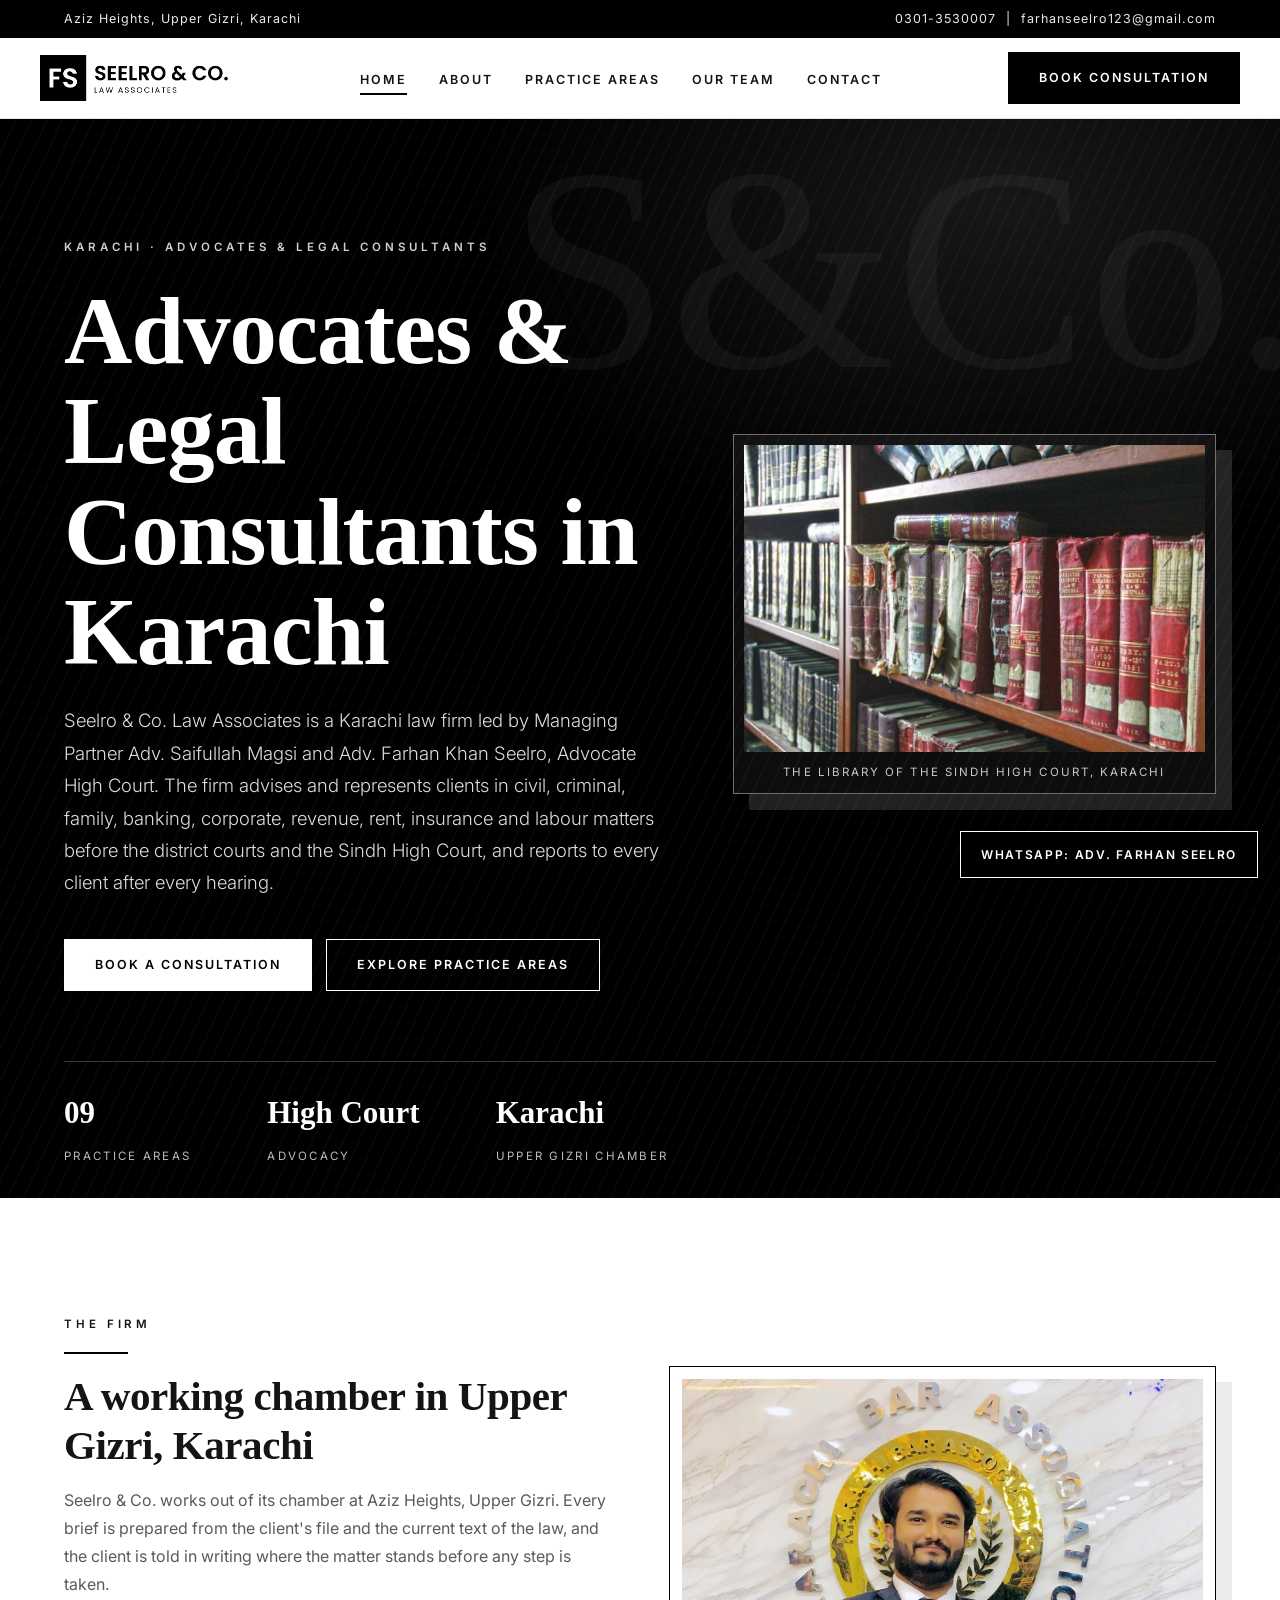
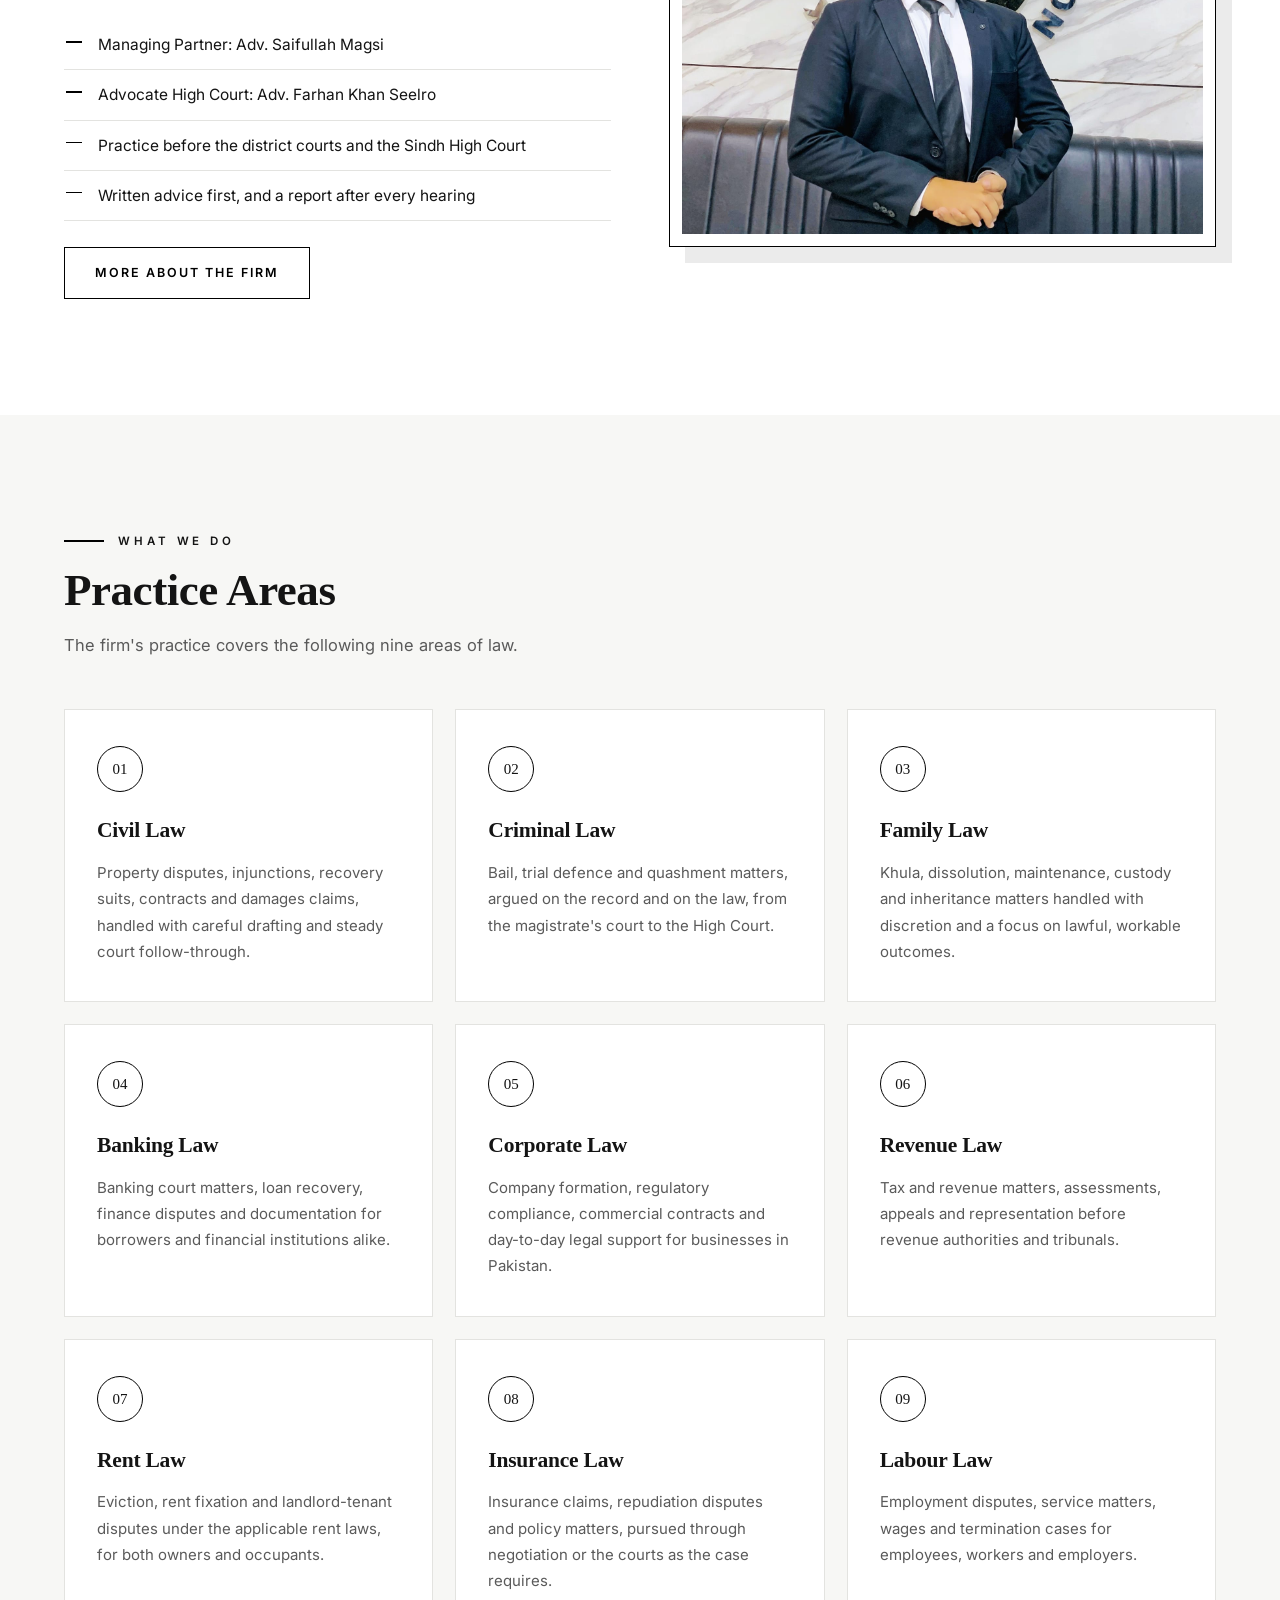
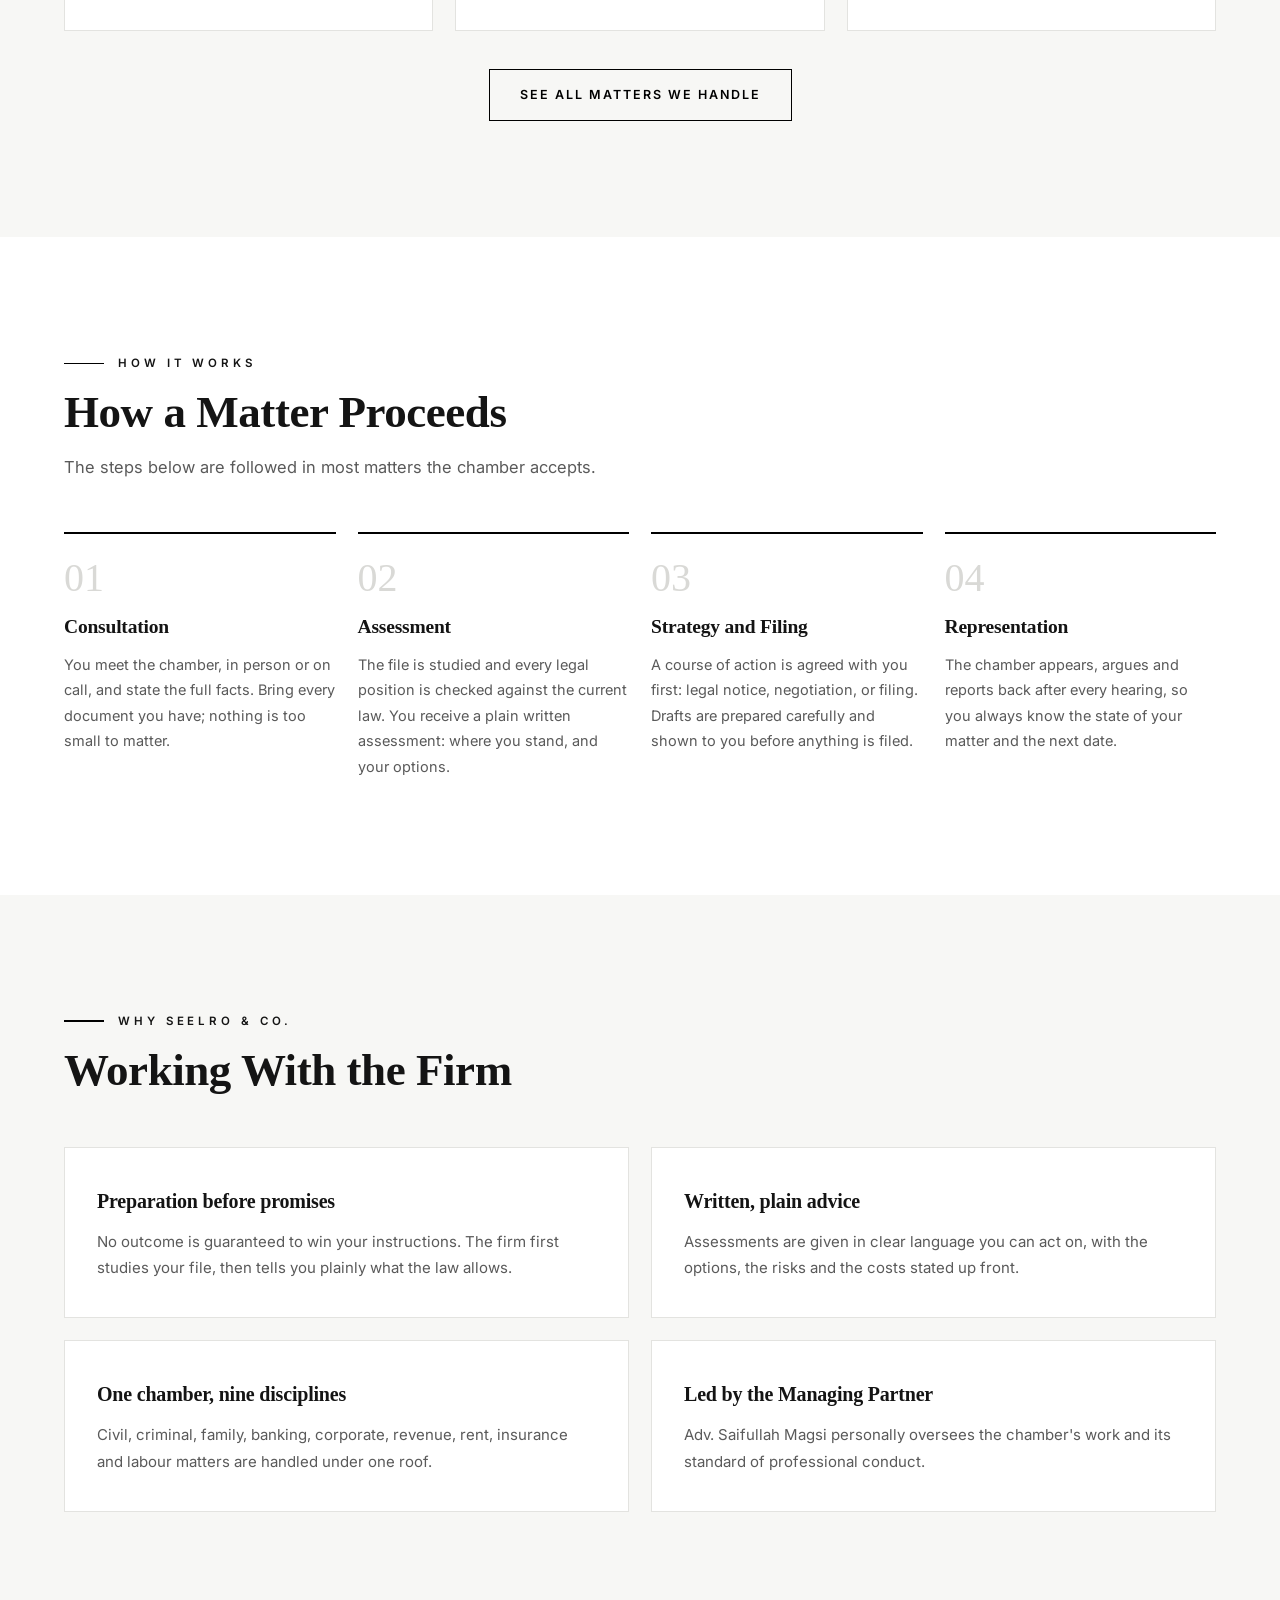
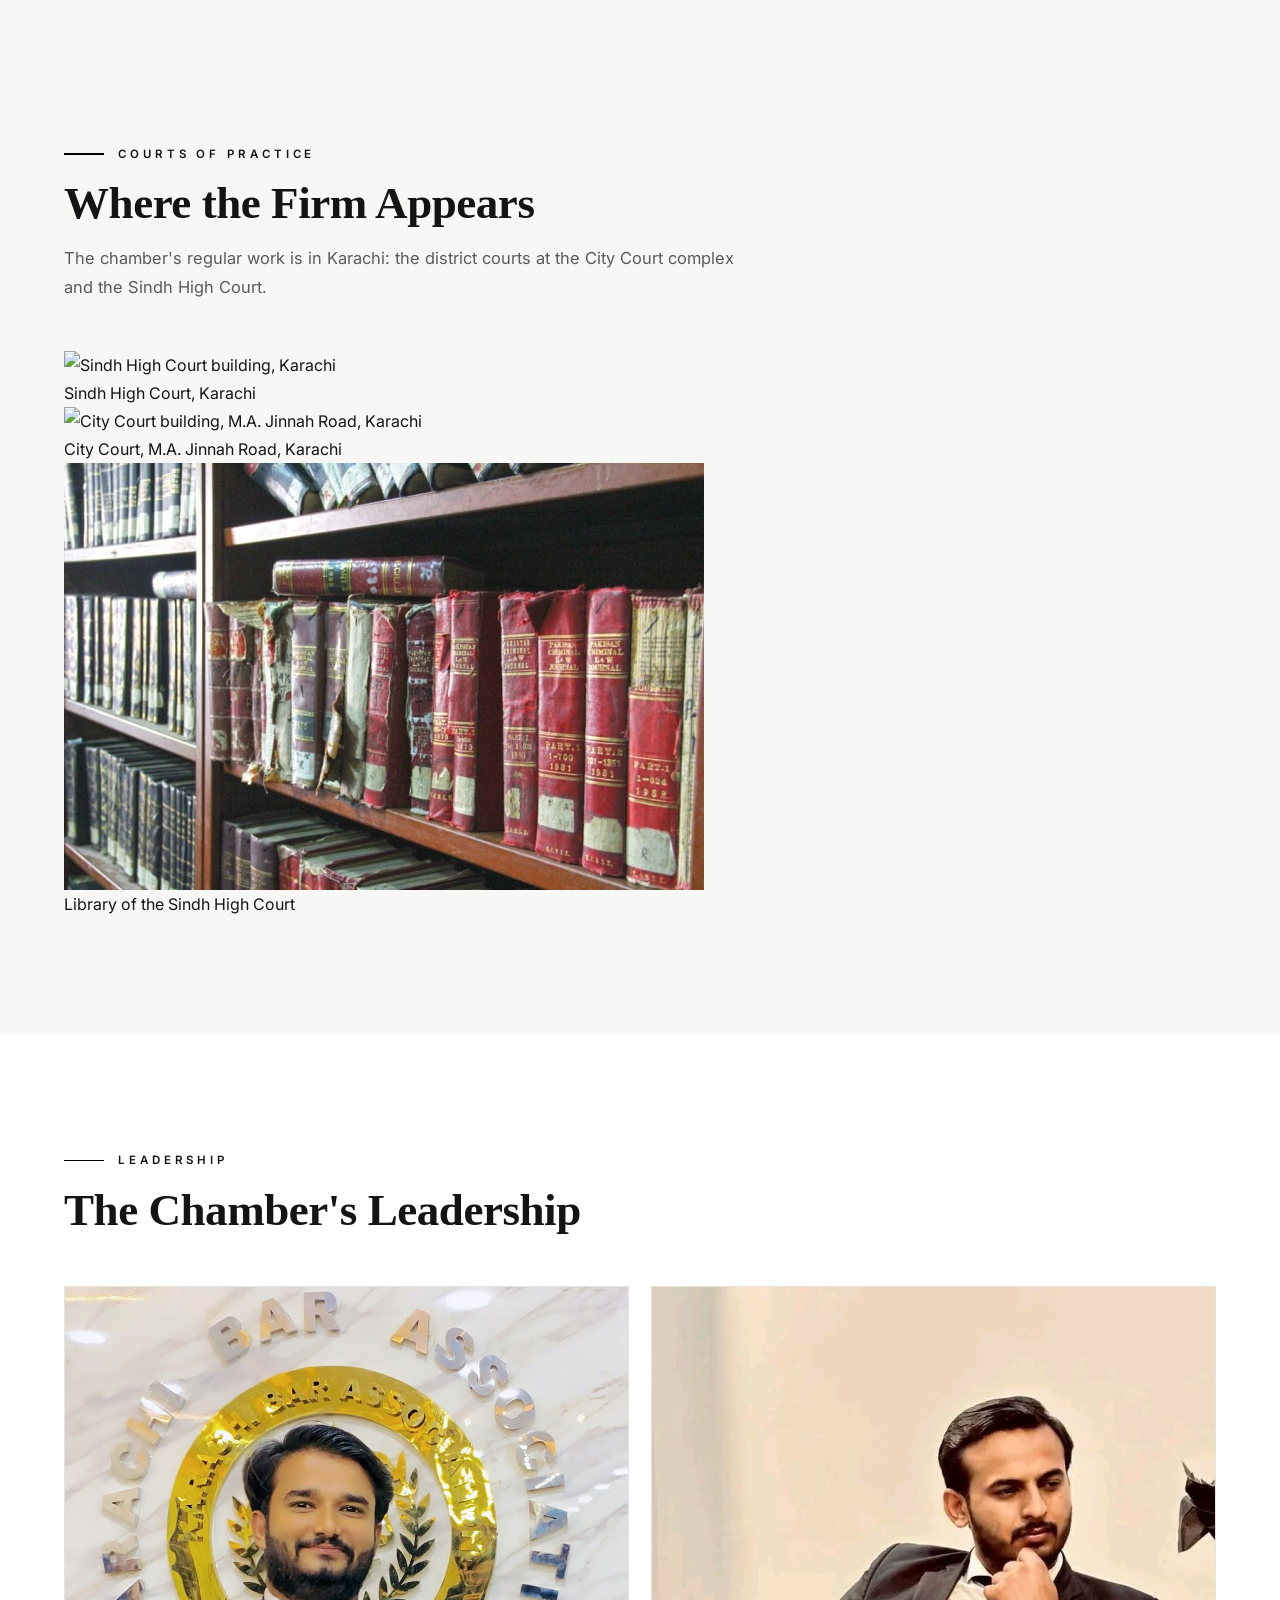
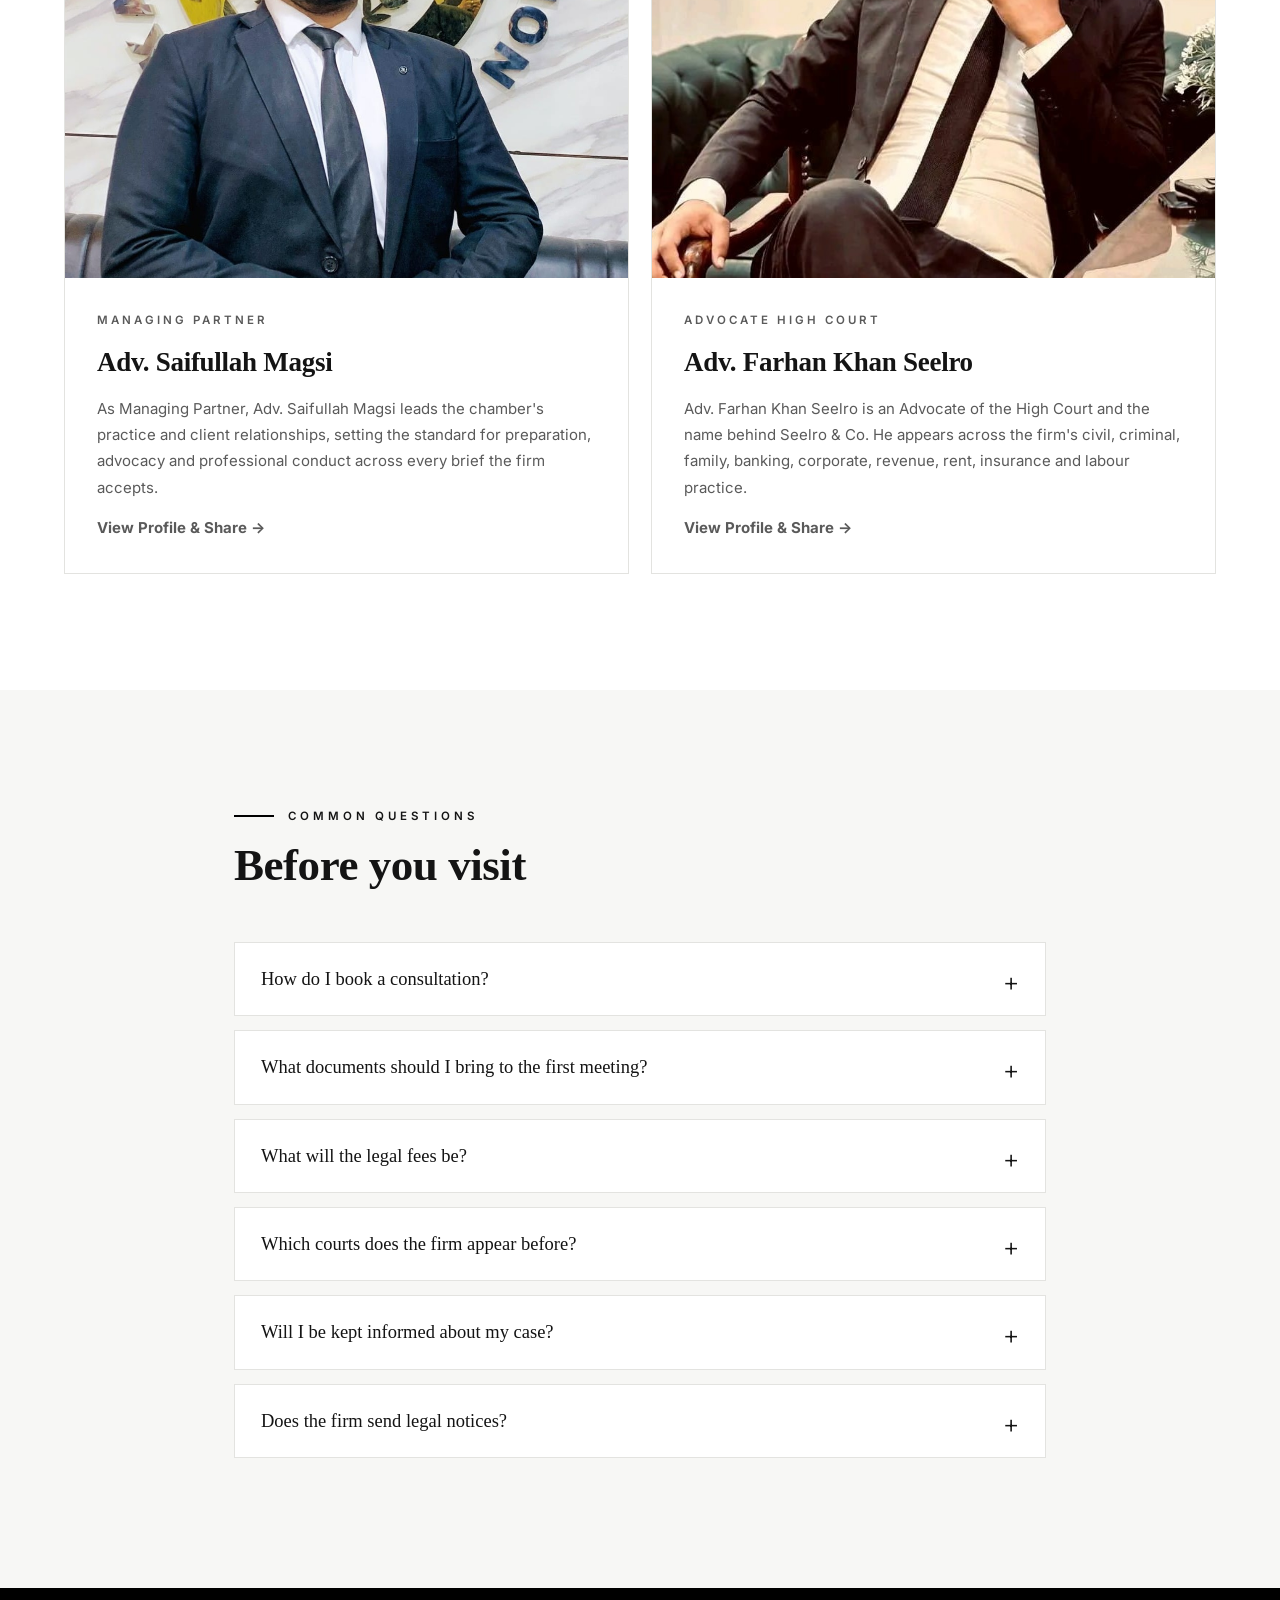
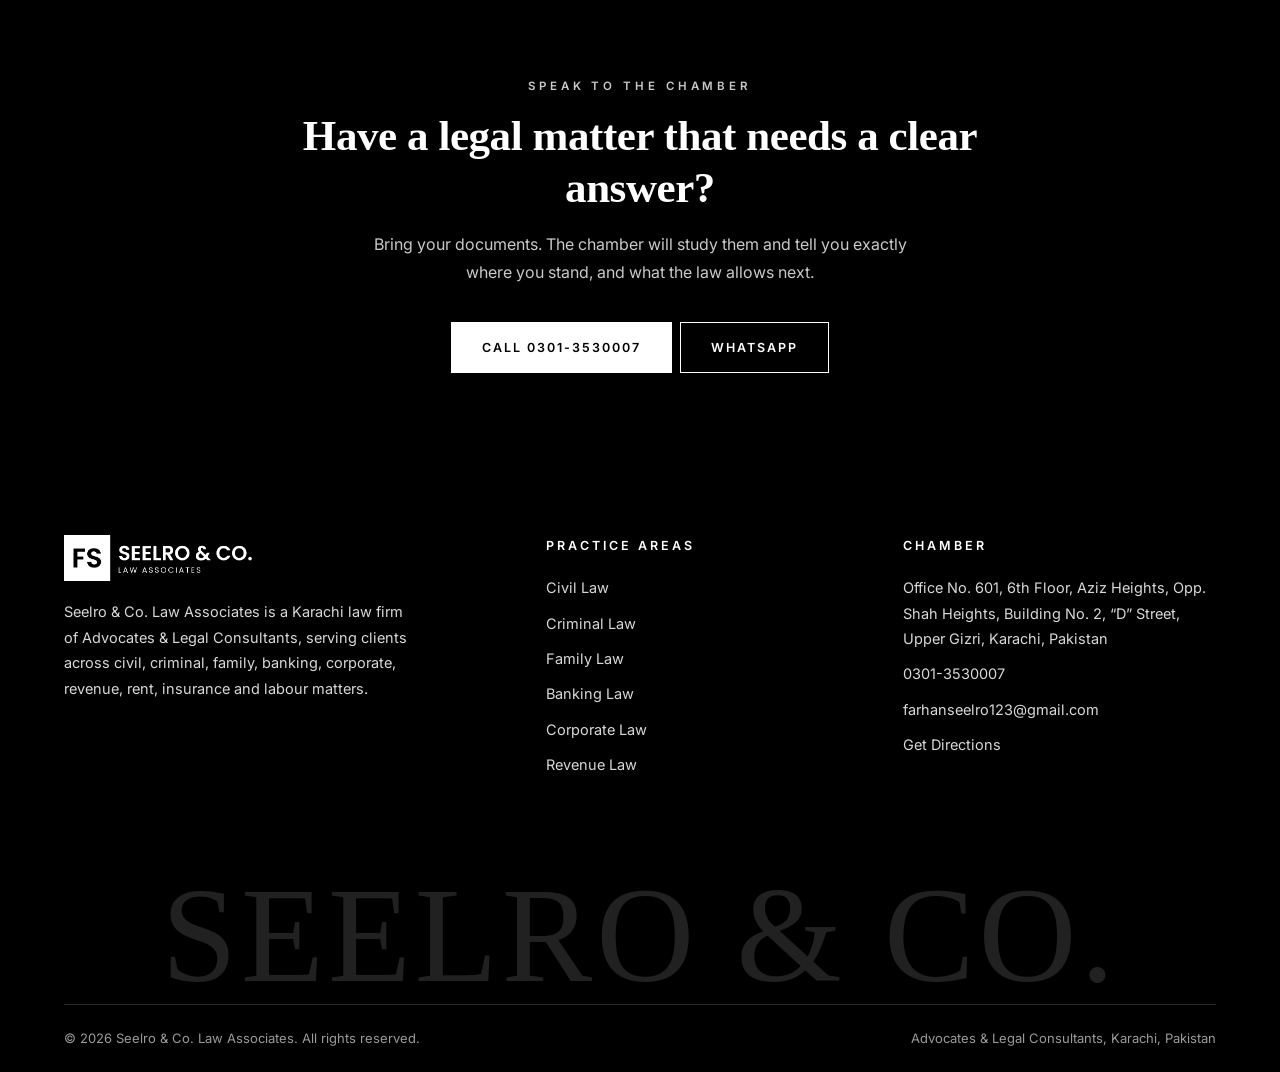
==== commit 536649b5: "Seelro & Co. website: add index.html" ====
--- a/index.html
+++ b/index.html
@@ -9,7 +9,7 @@
 <meta property="og:type" content="website">
 <meta property="og:title" content="Seelro & Co. Law Associates | Advocates & Legal Consultants, Karachi">
 <meta property="og:description" content="Seelro & Co. Law Associates, Karachi. Advocates & Legal Consultants for civil, criminal, family, banking, corporate, revenue, rent, insurance and labour law. Managing Partner: Adv. Saifullah Magsi.">
-<meta property="og:image" content="https://taqi-kazmi44.github.io/seelro-co-law-associates/assets/img/saifullah-magsi.jpg">
+<meta property="og:image" content="https://taqi-kazmi44.github.io/seelro-co-law-associates/assets/img/share-farhan.jpg">
 <link rel="preconnect" href="https://fonts.googleapis.com">
 <link rel="preconnect" href="https://fonts.gstatic.com" crossorigin>
 <link href="https://fonts.googleapis.com/css2?family=Fraunces:ital,opsz,wght@0,9..144,500;0,9..144,600;0,9..144,700;0,9..144,900;1,9..144,600&family=Inter:wght@300;400;500;600;700&display=swap" rel="stylesheet">
@@ -36,8 +36,8 @@
 <div class="hero-grid">
 <div>
 <div class="kicker">Karachi &middot; Advocates &amp; Legal Consultants</div>
-<h1>Law, argued with <em>preparation.</em><br>Counsel, given with <em>clarity.</em></h1>
-<p class="lead">Seelro &amp; Co. Law Associates is a full-service Karachi law firm. From the trial courts to the High Court, the chamber represents individuals, families and businesses across nine areas of practice, and reports to its clients after every step.</p>
+<h1>Advocates &amp; Legal Consultants in Karachi</h1>
+<p class="lead">Seelro &amp; Co. Law Associates is a Karachi law firm led by Managing Partner Adv. Saifullah Magsi and Adv. Farhan Khan Seelro, Advocate High Court. The firm advises and represents clients in civil, criminal, family, banking, corporate, revenue, rent, insurance and labour matters before the district courts and the Sindh High Court, and reports to every client after every hearing.</p>
 <div class="cta">
 <a class="btn whitefill" href="contact.html#consult">Book a Consultation</a>
 <a class="btn white" href="practice-areas.html">Explore Practice Areas</a>
@@ -52,21 +52,19 @@
 </div>
 </div>
 </div>
-<div class="marquee"><div class="track"><span>Civil Law <i>&#9670;</i> Criminal Law <i>&#9670;</i> Family Law <i>&#9670;</i> Banking Law <i>&#9670;</i> Corporate Law <i>&#9670;</i> Revenue Law <i>&#9670;</i> Rent Law <i>&#9670;</i> Insurance Law <i>&#9670;</i> Labour Law</span><span>Civil Law <i>&#9670;</i> Criminal Law <i>&#9670;</i> Family Law <i>&#9670;</i> Banking Law <i>&#9670;</i> Corporate Law <i>&#9670;</i> Revenue Law <i>&#9670;</i> Rent Law <i>&#9670;</i> Insurance Law <i>&#9670;</i> Labour Law</span></div></div>
-
 <section>
 <div class="wrap">
 <div class="split">
 <div class="rv">
 <div class="kicker">The Firm</div>
 <div class="rule"></div>
-<h2 class="serif" style="font-size:clamp(29px,3.6vw,41px);line-height:1.2">A chamber built on preparation, not promises</h2>
-<p style="color:var(--grey);margin-top:16px">Every matter at Seelro &amp; Co. begins the same way: the file is read fully, the law is checked against the current text, and the client is told plainly where they stand. No inflated assurances and no shortcuts; just disciplined legal work, explained in language you can act on.</p>
+<h2 class="serif" style="font-size:clamp(29px,3.6vw,41px);line-height:1.2">A working chamber in Upper Gizri, Karachi</h2>
+<p style="color:var(--grey);margin-top:16px">Seelro &amp; Co. works out of its chamber at Aziz Heights, Upper Gizri. Every brief is prepared from the client's file and the current text of the law, and the client is told in writing where the matter stands before any step is taken.</p>
 <ul class="checklist">
-<li>Led by Managing Partner Adv. Saifullah Magsi</li>
-<li>Advocacy before the High Court and subordinate courts</li>
-<li>Clear written advice before any step is taken</li>
-<li>A progress report after every hearing</li>
+<li>Managing Partner: Adv. Saifullah Magsi</li>
+<li>Advocate High Court: Adv. Farhan Khan Seelro</li>
+<li>Practice before the district courts and the Sindh High Court</li>
+<li>Written advice first, and a report after every hearing</li>
 </ul>
 <a class="btn ghost" href="about.html" style="margin-top:26px">More About the Firm</a>
 </div>
@@ -80,7 +78,7 @@
 <div class="sec-head rv">
 <div class="kicker">What We Do</div>
 <h2>Practice Areas</h2>
-<p>Nine areas of practice, one standard of work: verified law, careful drafting and honest counsel.</p>
+<p>The firm's practice covers the following nine areas of law.</p>
 </div>
 <div class="grid c3"><div class="card rv"><div class="num">01</div><h3>Civil Law</h3><p>Property disputes, injunctions, recovery suits, contracts and damages claims, handled with careful drafting and steady court follow-through.</p></div>
 <div class="card rv"><div class="num">02</div><h3>Criminal Law</h3><p>Bail, trial defence and quashment matters, argued on the record and on the law, from the magistrate's court to the High Court.</p></div>
@@ -100,8 +98,8 @@
 <div class="wrap">
 <div class="sec-head rv">
 <div class="kicker">How It Works</div>
-<h2>From first meeting to final order</h2>
-<p>Every brief follows the same disciplined path, so you always know what happens next.</p>
+<h2>How a Matter Proceeds</h2>
+<p>The steps below are followed in most matters the chamber accepts.</p>
 </div>
 <div class="steps"><div class="step rv"><div class="n">01</div><h3>Consultation</h3><p>You meet the chamber, in person or on call, and state the full facts. Bring every document you have; nothing is too small to matter.</p></div>
 <div class="step rv"><div class="n">02</div><h3>Assessment</h3><p>The file is studied and every legal position is checked against the current law. You receive a plain written assessment: where you stand, and your options.</p></div>
@@ -115,7 +113,7 @@
 <div class="wrap">
 <div class="sec-head rv">
 <div class="kicker">Why Seelro & Co.</div>
-<h2>The standard this chamber works to</h2>
+<h2>Working With the Firm</h2>
 </div>
 <div class="grid c2"><div class="card rv"><h3 style="font-size:20px">Preparation before promises</h3><p>No outcome is guaranteed to win your instructions. The firm first studies your file, then tells you plainly what the law allows.</p></div>
 <div class="card rv"><h3 style="font-size:20px">Written, plain advice</h3><p>Assessments are given in clear language you can act on, with the options, the risks and the costs stated up front.</p></div>
@@ -125,10 +123,18 @@
 </div>
 </section>
 
-<section class="manifesto">
-<div class="wrap rv">
-<div class="kick">The Chamber's Word</div>
-<p>A client should never have to wonder where their case stands. So this chamber <em>prepares more</em>, <em>explains plainly</em>, and <em>reports after every hearing</em>. That is the whole method, and it does not change from the smallest notice to the largest suit.</p>
+<section class="alt">
+<div class="wrap">
+<div class="sec-head rv">
+<div class="kicker">Courts of Practice</div>
+<h2>Where the Firm Appears</h2>
+<p>The chamber's regular work is in Karachi: the district courts at the City Court complex and the Sindh High Court.</p>
+</div>
+<div class="courts">
+<figure class="rv"><img src="assets/img/sindh-high-court.jpg" alt="Sindh High Court building, Karachi"><figcaption>Sindh High Court, Karachi</figcaption></figure>
+<figure class="rv"><img src="assets/img/city-court-karachi.jpg" alt="City Court building, M.A. Jinnah Road, Karachi"><figcaption>City Court, M.A. Jinnah Road, Karachi</figcaption></figure>
+<figure class="rv"><img src="assets/img/sindh-high-court-library.jpg" alt="Law reports in the Library of the Sindh High Court, Karachi"><figcaption>Library of the Sindh High Court</figcaption></figure>
+</div>
 </div>
 </section>
 
--- a/assets/css/style.css
+++ b/assets/css/style.css
@@ -141,4 +141,10 @@
 .manifesto .kick{letter-spacing:.34em;text-transform:uppercase;font-size:11.5px;font-weight:600}
 .manifesto p{font-family:'Fraunces',Georgia,serif;font-size:clamp(26px,3.6vw,41px);line-height:1.38;max-width:920px;margin:22px auto 0;font-weight:600}
 .manifesto p em{font-style:italic}
+.share-bar{display:flex;flex-wrap:wrap;gap:10px;margin-top:18px}
+.sbtn{display:inline-block;border:1.5px solid var(--black);padding:12px 20px;font-size:12.5px;letter-spacing:.14em;text-transform:uppercase;font-weight:600;transition:.25s;background:#fff;color:var(--black)}
+.sbtn:hover{background:var(--black);color:#fff}
+.sbtn.dark{background:var(--black);color:#fff}
+.sbtn.dark:hover{background:#fff;color:var(--black)}
+.chip{display:inline-block;border:1px solid var(--line);padding:8px 14px;margin:0 8px 8px 0;font-size:13.5px;background:#fff}
 .wordmark{font-family:'Fraunces',Georgia,serif;font-size:clamp(50px,10.6vw,148px);line-height:.96;color:rgba(255,255,255,.13);text-align:center;padding:30px 0 4px;letter-spacing:.03em;white-space:nowrap;overflow:hidden}
